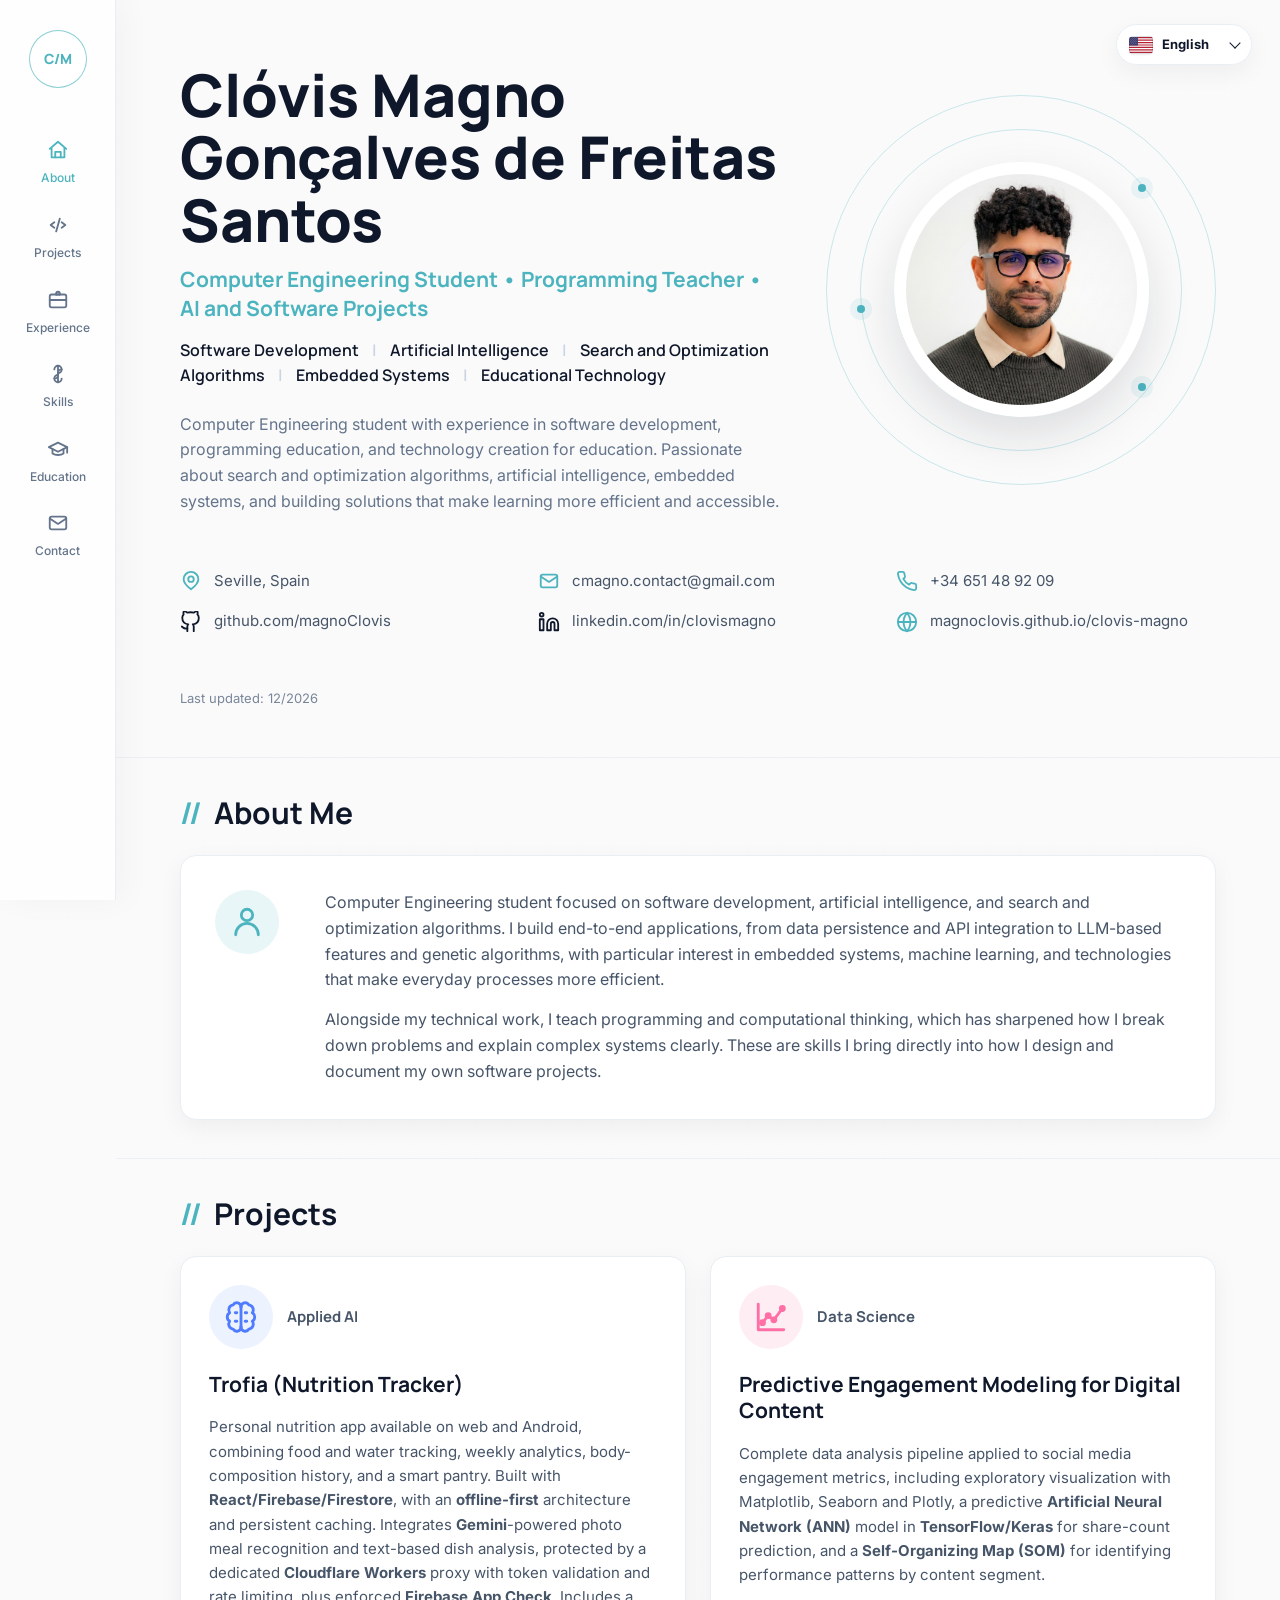
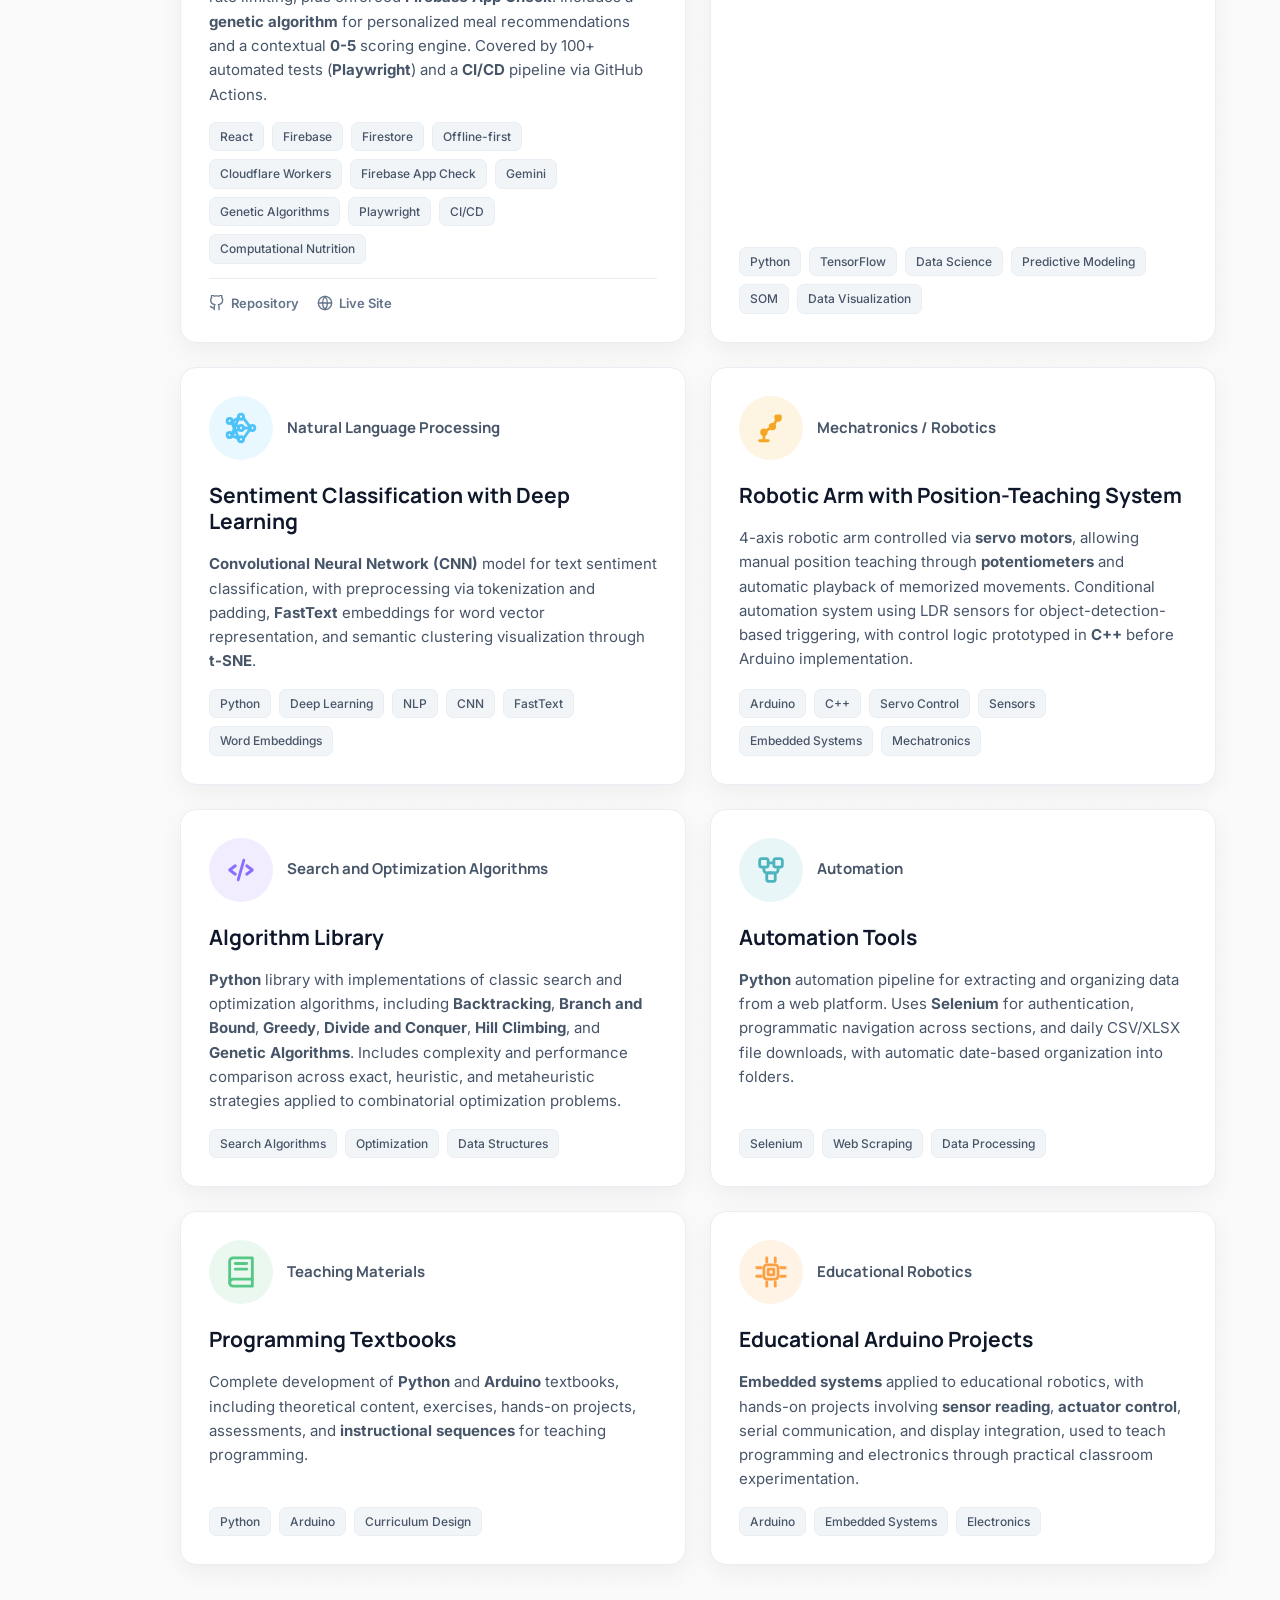
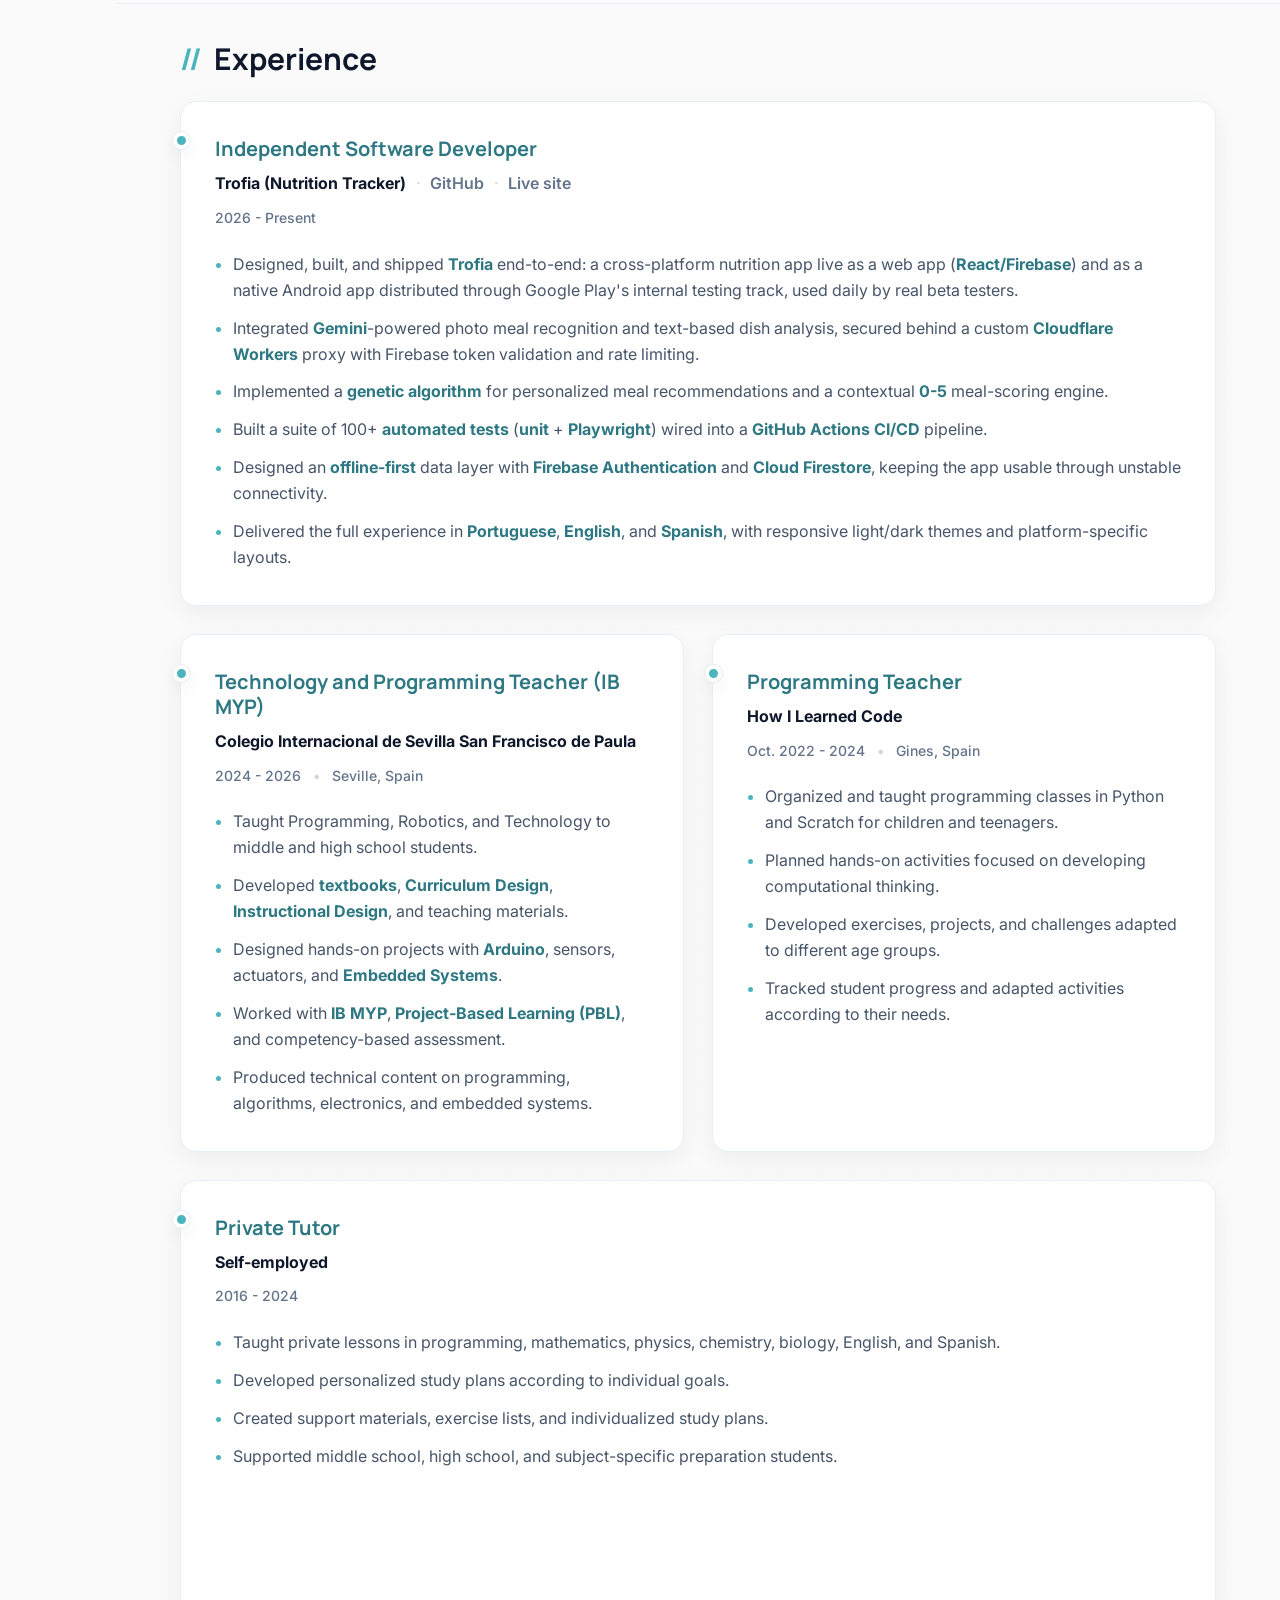
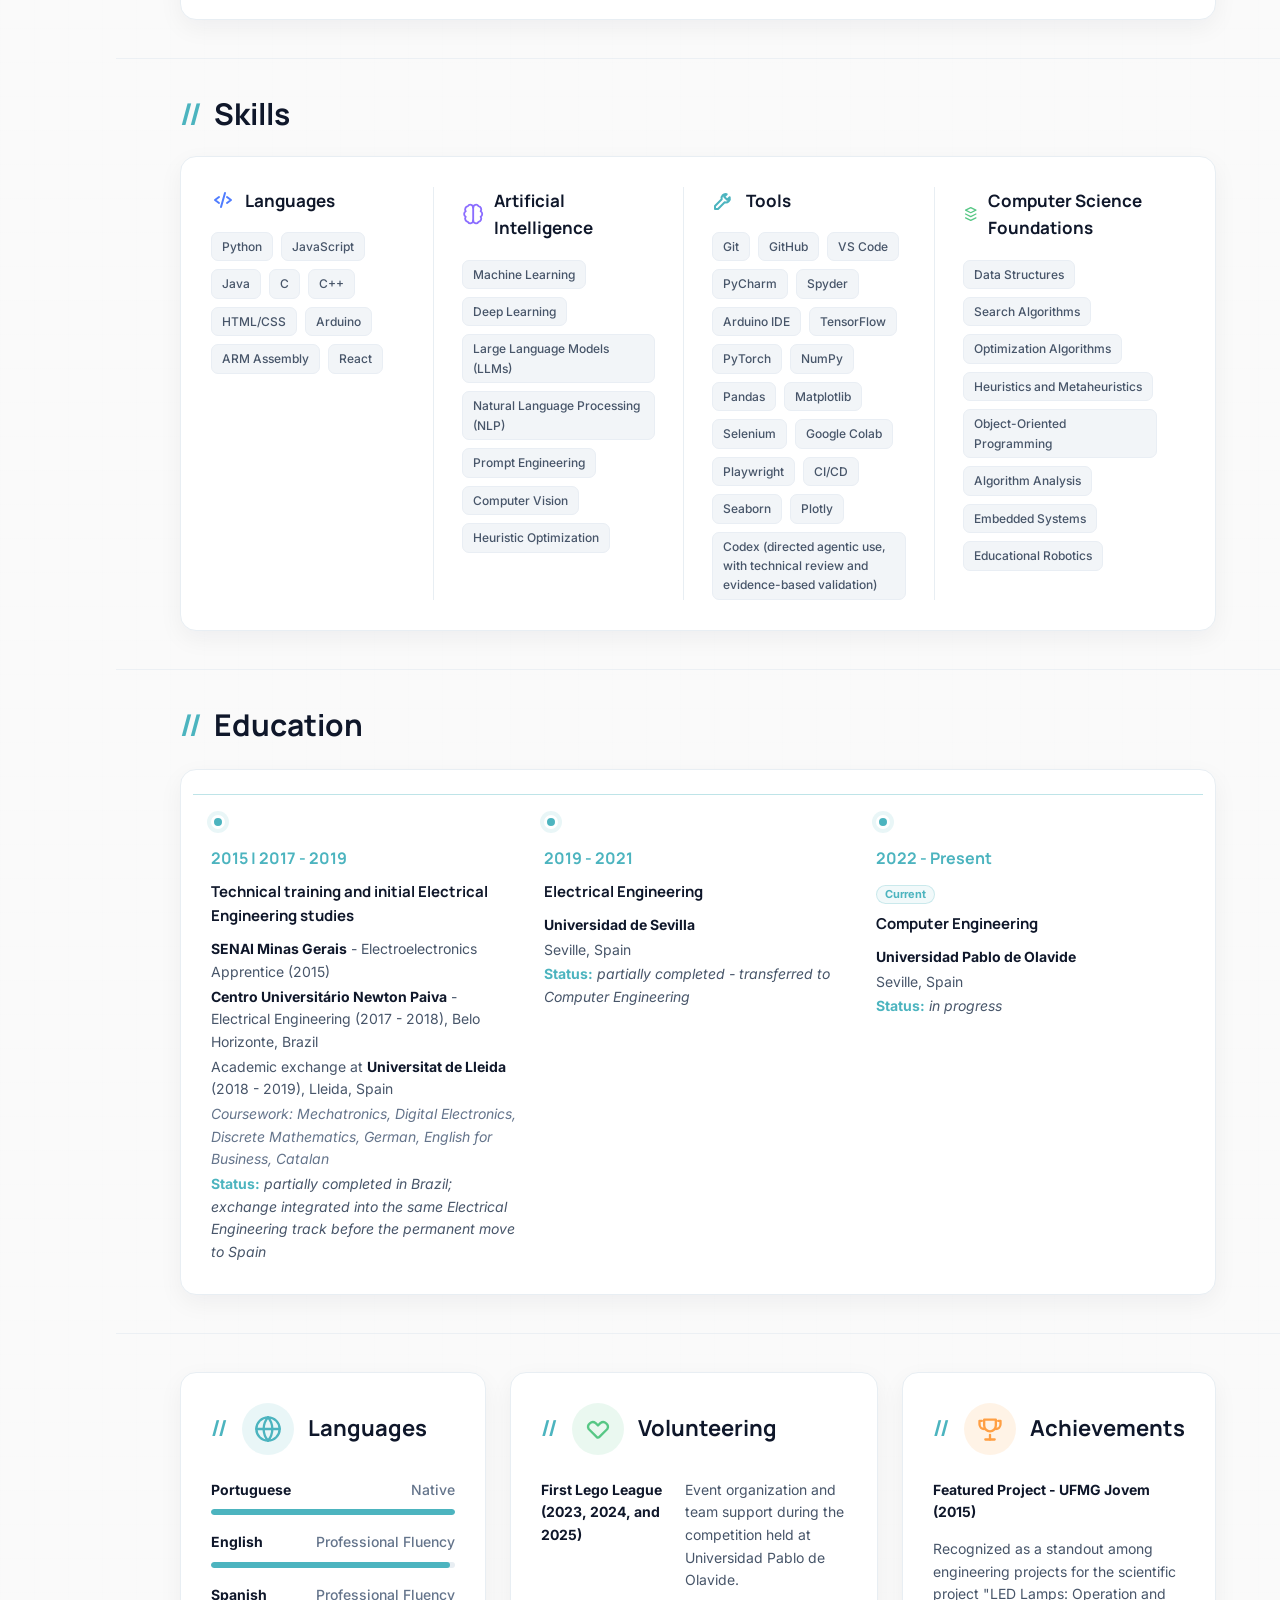
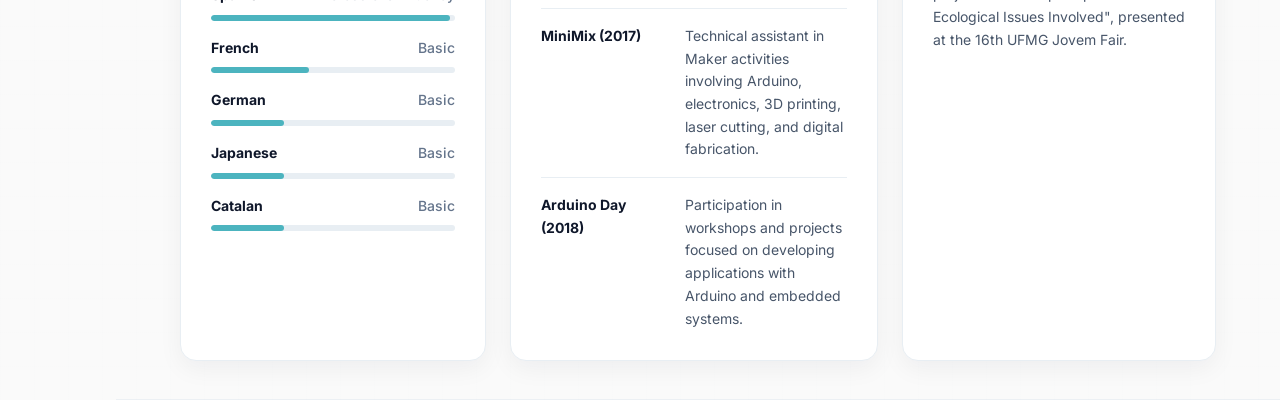
==== index.html @ 5e1bd8a6 "Update Trofia project details and add last-updated in resume" ====
<!DOCTYPE html>
<html lang="en-US">
<head>
  <meta charset="UTF-8">
  <meta name="viewport" content="width=device-width, initial-scale=1.0">
  <title>Clóvis Magno (EN)</title>
  <link rel="preconnect" href="https://fonts.googleapis.com">
  <link rel="preconnect" href="https://fonts.gstatic.com" crossorigin>
  <link href="https://fonts.googleapis.com/css2?family=Inter:wght@400;500;600;700&family=Manrope:wght@600;700;800&display=swap" rel="stylesheet">
  <link rel="stylesheet" href="style.css?v=20260703d">
</head>
<body>
  <!-- Sidebar navigation: fixed in-page links for the resume sections. -->
  <aside class="sidebar" aria-label="Resume navigation">
    <a class="brand" href="#inicio" aria-label="Home">C/M</a>

    <nav class="menu">
      <a href="#sobre" class="active">
        <svg class="icon" viewBox="0 0 24 24" aria-hidden="true"><path d="M3 10.8 12 3l9 7.8"/><path d="M5 10v10h14V10"/><path d="M9 20v-6h6v6"/></svg>
        <span>About</span>
      </a>
      <a href="#projetos">
        <svg class="icon" viewBox="0 0 24 24" aria-hidden="true"><path d="m8 9-4 3 4 3"/><path d="m16 9 4 3-4 3"/><path d="m14 5-4 14"/></svg>
        <span>Projects</span>
      </a>
      <a href="#experiencia">
        <svg class="icon" viewBox="0 0 24 24" aria-hidden="true"><path d="M10 6h4"/><path d="M10 6V5a2 2 0 0 1 2-2 2 2 0 0 1 2 2v1"/><rect x="3" y="6" width="18" height="14" rx="2"/><path d="M3 12h18"/></svg>
        <span>Experience</span>
      </a>
      <a href="#habilidades">
        <svg class="icon" viewBox="0 0 24 24" aria-hidden="true"><path d="M12 3v18"/><path d="M8 7a4 4 0 1 1 4 4"/><path d="M16 17a4 4 0 1 1-4-4"/><path d="M16 7a4 4 0 0 0-4 4"/><path d="M8 17a4 4 0 0 0 4-4"/></svg>
        <span>Skills</span>
      </a>
      <a href="#educacao">
        <svg class="icon" viewBox="0 0 24 24" aria-hidden="true"><path d="m22 10-10-5-10 5 10 5 10-5Z"/><path d="M6 12v5c3 2 9 2 12 0v-5"/><path d="M22 10v6"/></svg>
        <span>Education</span>
      </a>
      <a href="#contato">
        <svg class="icon" viewBox="0 0 24 24" aria-hidden="true"><rect x="3" y="5" width="18" height="14" rx="2"/><path d="m3 7 9 6 9-6"/></svg>
        <span>Contact</span>
      </a>
    </nav>
  </aside>
  <!-- End sidebar navigation. -->

  <!-- Language selector: links between localized resume versions. -->
  <div class="language-switcher" aria-label="Language selector">
    <details>
      <summary><span class="language-current"><span class="flag flag-us" aria-hidden="true"></span><span>English</span></span></summary>
      <div class="language-options">
        <a href="index.html" aria-current="page"><span class="flag flag-us" aria-hidden="true"></span><span>English</span></a>
        <a href="es.html"><span class="flag flag-es" aria-hidden="true"></span><span>Español</span></a>
        <a href="pt.html"><span class="flag flag-br" aria-hidden="true"></span><span>Português</span></a>
      </div>
    </details>
  </div>
  <!-- End language selector. -->

  <!-- Main content: printable resume body. -->
  <main class="page">
    <!-- Hero section: identity, headline, portrait, and contact channels. -->
    <section class="hero section" id="inicio">
      <div class="hero-content">
        <h1>Clóvis Magno Gonçalves de Freitas Santos</h1>
        <h2>Computer Engineering Student • Programming Teacher • AI and Software Projects</h2>
        <p class="headline">Software Development <span>|</span> Artificial Intelligence <span>|</span> Search and Optimization Algorithms <span>|</span> Embedded Systems <span>|</span> Educational Technology</p>
        <p class="intro">
          Computer Engineering student with experience in software development,
          programming education, and technology creation for education. Passionate about
          search and optimization algorithms, artificial intelligence, embedded systems, and
          building solutions that make learning more efficient and accessible.
        </p>

      </div>

      <div class="portrait-wrap" aria-label="Profile photo">
        <div class="orbit orbit-one"></div>
        <div class="orbit orbit-two"></div>
        <div class="orbit orbit-three"></div>
        <div class="dot dot-a"></div>
        <div class="dot dot-b"></div>
        <div class="dot dot-c"></div>
        <div class="portrait" role="img" aria-label="Photo of Clovis Magno"></div>
      </div>

      <ul class="contact-grid" id="contato" aria-label="Contact information">
        <li>
          <svg class="contact-icon" viewBox="0 0 24 24" aria-hidden="true"><path d="M20 10c0 5-8 11-8 11S4 15 4 10a8 8 0 1 1 16 0Z"/><circle cx="12" cy="10" r="3"/></svg>
          <span>Seville, Spain</span>
        </li>
        <li>
          <svg class="contact-icon" viewBox="0 0 24 24" aria-hidden="true"><rect x="3" y="5" width="18" height="14" rx="2"/><path d="m3 7 9 6 9-6"/></svg>
          <a href="mailto:cmagno.contact@gmail.com">cmagno.contact@gmail.com</a>
        </li>
        <li>
          <svg class="contact-icon" viewBox="0 0 24 24" aria-hidden="true"><path d="M22 16.92v3a2 2 0 0 1-2.18 2 19.8 19.8 0 0 1-8.63-3.07 19.5 19.5 0 0 1-6-6A19.8 19.8 0 0 1 2.12 4.2 2 2 0 0 1 4.11 2h3a2 2 0 0 1 2 1.72c.12.9.33 1.77.62 2.61a2 2 0 0 1-.45 2.11L8 9.72a16 16 0 0 0 6.28 6.28l1.28-1.28a2 2 0 0 1 2.11-.45c.84.29 1.71.5 2.61.62A2 2 0 0 1 22 16.92Z"/></svg>
          <a href="tel:+34651489209">+34 651 48 92 09</a>
        </li>
        <li>
          <svg class="contact-icon brand-icon" viewBox="0 0 24 24" aria-hidden="true"><path d="M15 22v-4a4.8 4.8 0 0 0-1-3.5c3.2-.4 6.5-1.6 6.5-7A5.4 5.4 0 0 0 19 3.8 5 5 0 0 0 18.9.3S17.7-.1 15 1.8a13.4 13.4 0 0 0-7 0C5.3-.1 4.1.3 4.1.3A5 5 0 0 0 4 3.8 5.4 5.4 0 0 0 2.5 7.5c0 5.4 3.3 6.6 6.5 7A4.8 4.8 0 0 0 8 18v4"/><path d="M8 19c-3 .9-4.5-.8-6-2"/></svg>
          <a href="https://github.com/magnoClovis" target="_blank" rel="noopener">github.com/magnoClovis</a>
        </li>
        <li>
          <svg class="contact-icon brand-icon" viewBox="0 0 24 24" aria-hidden="true"><path d="M16 8a6 6 0 0 1 6 6v7h-4v-7a2 2 0 0 0-4 0v7h-4v-7a6 6 0 0 1 6-6Z"/><path d="M2 9h4v12H2z"/><circle cx="4" cy="4" r="2"/></svg>
          <a href="https://www.linkedin.com/in/clovismagno/" target="_blank" rel="noopener">linkedin.com/in/clovismagno</a>
        </li>
        <li>
          <svg class="contact-icon" viewBox="0 0 24 24" aria-hidden="true"><circle cx="12" cy="12" r="10"/><path d="M2 12h20"/><path d="M12 2a15.3 15.3 0 0 1 0 20"/><path d="M12 2a15.3 15.3 0 0 0 0 20"/></svg>
          <a href="https://magnoclovis.github.io/clovis-magno/" target="_blank" rel="noopener">magnoclovis.github.io/clovis-magno</a>
        </li>
      </ul>
      <p class="last-updated" id="last-updated" data-label="Last updated"></p>
    </section>
    <!-- End hero section. -->

    <!-- About section: concise software-focused professional summary. -->
    <section class="section about" id="sobre">
      <div class="section-title">
        <h2>About Me</h2>
      </div>
      <div class="card about-layout">
        <div class="section-visual visual-teal">
          <svg viewBox="0 0 24 24" aria-hidden="true"><path d="M20 21a8 8 0 0 0-16 0"/><circle cx="12" cy="7" r="4"/></svg>
        </div>
        <div class="about-copy">
          <p>
            Computer Engineering student focused on software development, artificial intelligence,
            and search and optimization algorithms. I build end-to-end applications, from data
            persistence and API integration to LLM-based features and genetic algorithms, with
            particular interest in embedded systems, machine learning, and technologies that make
            everyday processes more efficient.
          </p>
          <p>
            Alongside my technical work, I teach programming and computational thinking, which has
            sharpened how I break down problems and explain complex systems clearly. These are skills
            I bring directly into how I design and document my own software projects.
          </p>
        </div>
      </div>
    </section>
    <!-- End about section. -->

    <!-- Projects section: technical portfolio cards with stack tags. -->
    <section class="section" id="projetos">
      <div class="section-heading">
        <div class="section-title">
          <h2>Projects</h2>
        </div>
      </div>

      <div class="project-grid">
        <article class="card project-card project-blue">
          <div class="project-header">
            <div class="section-visual">
              <svg viewBox="0 0 24 24" aria-hidden="true"><path d="M12 5a3 3 0 0 0-5.6-1.5A3.5 3.5 0 0 0 4 9a3.5 3.5 0 0 0 0 6 3.5 3.5 0 0 0 2.4 5.5A3 3 0 0 0 12 19"/><path d="M12 5a3 3 0 0 1 5.6-1.5A3.5 3.5 0 0 1 20 9a3.5 3.5 0 0 1 0 6 3.5 3.5 0 0 1-2.4 5.5A3 3 0 0 1 12 19"/><path d="M12 5v14"/><path d="M8 9h1"/><path d="M15 9h1"/><path d="M8 15h1"/><path d="M15 15h1"/></svg>
            </div>
            <p class="project-kicker">Applied AI</p>
          </div>
          <h3>Trofia (Nutrition Tracker)</h3>
          <p>Personal nutrition app available on web and Android, combining food and water tracking, weekly analytics, body-composition history, and a smart pantry. Built with <strong>React/Firebase/Firestore</strong>, with an <strong>offline-first</strong> architecture and persistent caching. Integrates <strong>Gemini</strong>-powered photo meal recognition and text-based dish analysis, protected by a dedicated <strong>Cloudflare Workers</strong> proxy with token validation and rate limiting, plus enforced <strong>Firebase App Check</strong>. Includes a <strong>genetic algorithm</strong> for personalized meal recommendations and a contextual <strong>0-5</strong> scoring engine. Covered by 100+ automated tests (<strong>Playwright</strong>) and a <strong>CI/CD</strong> pipeline via GitHub Actions.</p>
          <div class="tags">
            <span>React</span><span>Firebase</span><span>Firestore</span><span>Offline-first</span><span>Cloudflare Workers</span><span>Firebase App Check</span><span>Gemini</span><span>Genetic Algorithms</span><span>Playwright</span><span>CI/CD</span><span>Computational Nutrition</span>
          </div>
          <div class="project-links">
            <a href="https://github.com/magnoClovis/nutrition-tracker" target="_blank" rel="noopener">
              <svg viewBox="0 0 24 24" aria-hidden="true"><path d="M15 22v-4a4.8 4.8 0 0 0-1-3.5c3.2-.4 6.5-1.6 6.5-7A5.4 5.4 0 0 0 19 3.8 5 5 0 0 0 18.9.3S17.7-.1 15 1.8a13.4 13.4 0 0 0-7 0C5.3-.1 4.1.3 4.1.3A5 5 0 0 0 4 3.8 5.4 5.4 0 0 0 2.5 7.5c0 5.4 3.3 6.6 6.5 7A4.8 4.8 0 0 0 8 18v4"/><path d="M8 19c-3 .9-4.5-.8-6-2"/></svg>
              <span>Repository</span>
            </a>
            <a href="https://magnoclovis.github.io/nutrition-tracker/" target="_blank" rel="noopener">
              <svg viewBox="0 0 24 24" aria-hidden="true"><circle cx="12" cy="12" r="10"/><path d="M2 12h20"/><path d="M12 2a15.3 15.3 0 0 1 0 20"/><path d="M12 2a15.3 15.3 0 0 0 0 20"/></svg>
              <span>Live Site</span>
            </a>
          </div>
        </article>

        <article class="card project-card project-pink">
          <div class="project-header">
            <div class="section-visual">
              <svg viewBox="0 0 24 24" aria-hidden="true"><path d="M3 3v18h18"/><path d="M6 16 10 11 14 14 20 6"/><circle cx="6" cy="16" r="1.4"/><circle cx="10" cy="11" r="1.4"/><circle cx="14" cy="14" r="1.4"/><circle cx="20" cy="6" r="1.4"/></svg>
            </div>
            <p class="project-kicker">Data Science</p>
          </div>
          <h3>Predictive Engagement Modeling for Digital Content</h3>
          <p>Complete data analysis pipeline applied to social media engagement metrics, including exploratory visualization with Matplotlib, Seaborn and Plotly, a predictive <strong>Artificial Neural Network (ANN)</strong> model in <strong>TensorFlow/Keras</strong> for share-count prediction, and a <strong>Self-Organizing Map (SOM)</strong> for identifying performance patterns by content segment.</p>
          <div class="tags">
            <span>Python</span><span>TensorFlow</span><span>Data Science</span><span>Predictive Modeling</span><span>SOM</span><span>Data Visualization</span>
          </div>
        </article>

        <article class="card project-card project-cyan">
          <div class="project-header">
            <div class="section-visual">
              <svg viewBox="0 0 24 24" aria-hidden="true"><circle cx="4" cy="7" r="1.8"/><circle cx="4" cy="17" r="1.8"/><circle cx="12" cy="4" r="1.8"/><circle cx="12" cy="12" r="1.8"/><circle cx="12" cy="20" r="1.8"/><circle cx="20" cy="12" r="1.8"/><path d="M5.6 7.6 10.4 4.8"/><path d="M5.6 8 10.4 11.2"/><path d="M5.6 8.4 10.4 19.2"/><path d="M5.6 16.4 10.4 4.8"/><path d="M5.6 16.8 10.4 12.4"/><path d="M5.6 17.4 10.4 19.6"/><path d="M13.6 4.8 18.4 11.2"/><path d="M13.6 12 18.4 12"/><path d="M13.6 19.6 18.4 12.8"/></svg>
            </div>
            <p class="project-kicker">Natural Language Processing</p>
          </div>
          <h3>Sentiment Classification with Deep Learning</h3>
          <p><strong>Convolutional Neural Network (CNN)</strong> model for text sentiment classification, with preprocessing via tokenization and padding, <strong>FastText</strong> embeddings for word vector representation, and semantic clustering visualization through <strong>t-SNE</strong>.</p>
          <div class="tags">
            <span>Python</span><span>Deep Learning</span><span>NLP</span><span>CNN</span><span>FastText</span><span>Word Embeddings</span>
          </div>
        </article>

        <article class="card project-card project-amber">
          <div class="project-header">
            <div class="section-visual">
              <svg viewBox="0 0 24 24" aria-hidden="true"><path d="M4 21h6"/><path d="M7 21v-4"/><circle cx="7" cy="15" r="1.6"/><path d="M7 15 13 11"/><circle cx="13" cy="11" r="1.6"/><path d="M13 11 17 5"/><circle cx="17" cy="5" r="1.6"/><path d="M15.5 3.5 17 5 18.5 3.5"/></svg>
            </div>
            <p class="project-kicker">Mechatronics / Robotics</p>
          </div>
          <h3>Robotic Arm with Position-Teaching System</h3>
          <p>4-axis robotic arm controlled via <strong>servo motors</strong>, allowing manual position teaching through <strong>potentiometers</strong> and automatic playback of memorized movements. Conditional automation system using LDR sensors for object-detection-based triggering, with control logic prototyped in <strong>C++</strong> before Arduino implementation.</p>
          <div class="tags">
            <span>Arduino</span><span>C++</span><span>Servo Control</span><span>Sensors</span><span>Embedded Systems</span><span>Mechatronics</span>
          </div>
        </article>

        <article class="card project-card project-purple">
          <div class="project-header">
            <div class="section-visual">
              <svg viewBox="0 0 24 24" aria-hidden="true"><path d="m8 9-4 3 4 3"/><path d="m16 9 4 3-4 3"/><path d="m14 5-4 14"/></svg>
            </div>
            <p class="project-kicker">Search and Optimization Algorithms</p>
          </div>
          <h3>Algorithm Library</h3>
          <p><strong>Python</strong> library with implementations of classic search and optimization algorithms, including <strong>Backtracking</strong>, <strong>Branch and Bound</strong>, <strong>Greedy</strong>, <strong>Divide and Conquer</strong>, <strong>Hill Climbing</strong>, and <strong>Genetic Algorithms</strong>. Includes complexity and performance comparison across exact, heuristic, and metaheuristic strategies applied to combinatorial optimization problems.</p>
          <div class="tags">
            <span>Search Algorithms</span><span>Optimization</span><span>Data Structures</span>
          </div>
        </article>

        <article class="card project-card project-teal">
          <div class="project-header">
            <div class="section-visual">
              <svg viewBox="0 0 24 24" aria-hidden="true"><rect x="4" y="4" width="6" height="6" rx="1.5"/><rect x="14" y="4" width="6" height="6" rx="1.5"/><rect x="9" y="14" width="6" height="6" rx="1.5"/><path d="M10 7h4"/><path d="M17 10v2a2 2 0 0 1-2 2h-3"/><path d="M7 10v2a2 2 0 0 0 2 2h3"/></svg>
            </div>
            <p class="project-kicker">Automation</p>
          </div>
          <h3>Automation Tools</h3>
          <p><strong>Python</strong> automation pipeline for extracting and organizing data from a web platform. Uses <strong>Selenium</strong> for authentication, programmatic navigation across sections, and daily CSV/XLSX file downloads, with automatic date-based organization into folders.</p>
          <div class="tags">
            <span>Selenium</span><span>Web Scraping</span><span>Data Processing</span>
          </div>
        </article>

        <article class="card project-card project-green">
          <div class="project-header">
            <div class="section-visual">
              <svg viewBox="0 0 24 24" aria-hidden="true"><path d="M4 19.5A2.5 2.5 0 0 1 6.5 17H20"/><path d="M4 4.5A2.5 2.5 0 0 1 6.5 2H20v20H6.5A2.5 2.5 0 0 1 4 19.5v-15Z"/><path d="M8 6h8"/><path d="M8 10h8"/></svg>
            </div>
            <p class="project-kicker">Teaching Materials</p>
          </div>
          <h3>Programming Textbooks</h3>
          <p>Complete development of <strong>Python</strong> and <strong>Arduino</strong> textbooks, including theoretical content, exercises, hands-on projects, assessments, and <strong>instructional sequences</strong> for teaching programming.</p>
          <div class="tags">
            <span>Python</span><span>Arduino</span><span>Curriculum Design</span>
          </div>
        </article>

        <article class="card project-card project-orange">
          <div class="project-header">
            <div class="section-visual">
              <svg viewBox="0 0 24 24" aria-hidden="true"><rect x="7" y="7" width="10" height="10" rx="2"/><path d="M10 10h4v4h-4z"/><path d="M9 2v3"/><path d="M15 2v3"/><path d="M9 19v3"/><path d="M15 19v3"/><path d="M2 9h3"/><path d="M2 15h3"/><path d="M19 9h3"/><path d="M19 15h3"/></svg>
            </div>
            <p class="project-kicker">Educational Robotics</p>
          </div>
          <h3>Educational Arduino Projects</h3>
          <p><strong>Embedded systems</strong> applied to educational robotics, with hands-on projects involving <strong>sensor reading</strong>, <strong>actuator control</strong>, serial communication, and display integration, used to teach programming and electronics through practical classroom experimentation.</p>
          <div class="tags">
            <span>Arduino</span><span>Embedded Systems</span><span>Electronics</span>
          </div>
        </article>
      </div>
    </section>
    <!-- End projects section. -->

    <!-- Experience section: professional teaching and tutoring history. -->
    <section class="section" id="experiencia">
      <div class="section-heading">
        <div class="section-title">
          <h2>Experience</h2>
        </div>
      </div>

      <div class="experience-grid">
        <article class="card job-card">
          <span class="job-dot"></span>
          <h3>Independent Software Developer</h3>
          <p class="company">Trofia (Nutrition Tracker) <span class="sep">·</span> <a href="https://github.com/magnoClovis/nutrition-tracker" target="_blank" rel="noopener">GitHub</a> <span class="sep">·</span> <a href="https://magnoclovis.github.io/nutrition-tracker/" target="_blank" rel="noopener">Live site</a></p>
          <p class="meta">2026 - Present</p>
          <ul>
            <li>Designed, built, and shipped <strong>Trofia</strong> end-to-end: a cross-platform nutrition app live as a web app (<strong>React/Firebase</strong>) and as a native Android app distributed through Google Play's internal testing track, used daily by real beta testers.</li>
            <li>Integrated <strong>Gemini</strong>-powered photo meal recognition and text-based dish analysis, secured behind a custom <strong>Cloudflare Workers</strong> proxy with Firebase token validation and rate limiting.</li>
            <li>Implemented a <strong>genetic algorithm</strong> for personalized meal recommendations and a contextual <strong>0-5</strong> meal-scoring engine.</li>
            <li>Built a suite of 100+ <strong>automated tests</strong> (<strong>unit</strong> + <strong>Playwright</strong>) wired into a <strong>GitHub Actions</strong> <strong>CI/CD</strong> pipeline.</li>
            <li>Designed an <strong>offline-first</strong> data layer with <strong>Firebase Authentication</strong> and <strong>Cloud Firestore</strong>, keeping the app usable through unstable connectivity.</li>
            <li>Delivered the full experience in <strong>Portuguese</strong>, <strong>English</strong>, and <strong>Spanish</strong>, with responsive light/dark themes and platform-specific layouts.</li>
          </ul>
        </article>

        <article class="card job-card">
          <span class="job-dot"></span>
          <h3>Technology and Programming Teacher (IB MYP)</h3>
          <p class="company">Colegio Internacional de Sevilla San Francisco de Paula</p>
          <p class="meta">2024 - 2026 <span>•</span> Seville, Spain</p>
          <ul>
            <li>Taught Programming, Robotics, and Technology to middle and high school students.</li>
            <li>Developed <strong>textbooks</strong>, <strong>Curriculum Design</strong>, <strong>Instructional Design</strong>, and teaching materials.</li>
            <li>Designed hands-on projects with <strong>Arduino</strong>, sensors, actuators, and <strong>Embedded Systems</strong>.</li>
            <li>Worked with <strong>IB MYP</strong>, <strong>Project-Based Learning (PBL)</strong>, and competency-based assessment.</li>
            <li>Produced technical content on programming, algorithms, electronics, and embedded systems.</li>
          </ul>
        </article>

        <article class="card job-card">
          <span class="job-dot"></span>
          <h3>Programming Teacher</h3>
          <p class="company">How I Learned Code</p>
          <p class="meta">Oct. 2022 - 2024 <span>•</span> Gines, Spain</p>
          <ul>
            <li>Organized and taught programming classes in Python and Scratch for children and teenagers.</li>
            <li>Planned hands-on activities focused on developing computational thinking.</li>
            <li>Developed exercises, projects, and challenges adapted to different age groups.</li>
            <li>Tracked student progress and adapted activities according to their needs.</li>
          </ul>
        </article>

        <article class="card job-card">
          <span class="job-dot"></span>
          <h3>Private Tutor</h3>
          <p class="company">Self-employed</p>
          <p class="meta">2016 - 2024</p>
          <ul>
            <li>Taught private lessons in programming, mathematics, physics, chemistry, biology, English, and Spanish.</li>
            <li>Developed personalized study plans according to individual goals.</li>
            <li>Created support materials, exercise lists, and individualized study plans.</li>
            <li>Supported middle school, high school, and subject-specific preparation students.</li>
          </ul>
        </article>
      </div>
    </section>
    <!-- End experience section. -->

    <!-- Skills section: grouped technical competencies and tools. -->
    <section class="section skills" id="habilidades">
      <div class="section-title">
        <h2>Skills</h2>
      </div>

      <div class="card skills-grid">
        <div class="skill-block skill-blue">
          <h3><svg viewBox="0 0 24 24" aria-hidden="true"><path d="m8 9-4 3 4 3"/><path d="m16 9 4 3-4 3"/><path d="m14 5-4 14"/></svg>Languages</h3>
          <div class="tags">
            <span>Python</span><span>JavaScript</span><span>Java</span><span>C</span><span>C++</span><span>HTML/CSS</span><span>Arduino</span><span>ARM Assembly</span><span>React</span>
          </div>
        </div>

        <div class="skill-block skill-purple">
          <h3><svg viewBox="0 0 24 24" aria-hidden="true"><path d="M12 5a3 3 0 0 0-5.6-1.5A3.5 3.5 0 0 0 4 9a3.5 3.5 0 0 0 0 6 3.5 3.5 0 0 0 2.4 5.5A3 3 0 0 0 12 19"/><path d="M12 5a3 3 0 0 1 5.6-1.5A3.5 3.5 0 0 1 20 9a3.5 3.5 0 0 1 0 6 3.5 3.5 0 0 1-2.4 5.5A3 3 0 0 1 12 19"/><path d="M12 5v14"/></svg>Artificial Intelligence</h3>
          <div class="tags">
            <span>Machine Learning</span><span>Deep Learning</span><span>Large Language Models (LLMs)</span><span>Natural Language Processing (NLP)</span><span>Prompt Engineering</span><span>Computer Vision</span><span>Heuristic Optimization</span>
          </div>
        </div>

        <div class="skill-block skill-teal">
          <h3><svg viewBox="0 0 24 24" aria-hidden="true"><path d="M14.7 6.3a4 4 0 0 0-5 5L3 18v3h3l6.7-6.7a4 4 0 0 0 5-5l-2.5 2.5-3-3 2.5-2.5Z"/></svg>Tools</h3>
          <div class="tags">
            <span>Git</span><span>GitHub</span><span>VS Code</span><span>PyCharm</span><span>Spyder</span><span>Arduino IDE</span><span>TensorFlow</span><span>PyTorch</span><span>NumPy</span><span>Pandas</span><span>Matplotlib</span><span>Selenium</span><span>Google Colab</span><span>Playwright</span><span>CI/CD</span><span>Seaborn</span><span>Plotly</span><span>Codex (directed agentic use, with technical review and evidence-based validation)</span>
          </div>
        </div>

        <div class="skill-block skill-green">
          <h3><svg viewBox="0 0 24 24" aria-hidden="true"><path d="m12 2 8 4-8 4-8-4 8-4Z"/><path d="m4 12 8 4 8-4"/><path d="m4 18 8 4 8-4"/></svg>Computer Science Foundations</h3>
          <div class="tags">
            <span>Data Structures</span><span>Search Algorithms</span><span>Optimization Algorithms</span><span>Heuristics and Metaheuristics</span><span>Object-Oriented Programming</span><span>Algorithm Analysis</span><span>Embedded Systems</span><span>Educational Robotics</span>
          </div>
        </div>
      </div>
    </section>
    <!-- End skills section. -->

    <!-- Education section: chronological academic and technical timeline. -->
    <section class="section education credentials" id="educacao">
      <div class="section-title">
        <h2>Education</h2>
      </div>

      <div class="card timeline education-timeline">
        <article class="timeline-item">
          <div class="pin"></div>
          <h3>2015 | 2017 - 2019</h3>
          <strong>Technical training and initial Electrical Engineering studies</strong>
          <p><strong class="institution">SENAI Minas Gerais</strong> - Electroelectronics Apprentice (2015)</p>
          <p><strong class="institution">Centro Universitário Newton Paiva</strong> - Electrical Engineering (2017 - 2018), Belo Horizonte, Brazil</p>
          <p>Academic exchange at <strong class="institution">Universitat de Lleida</strong> (2018 - 2019), Lleida, Spain</p>
          <p class="coursework">Coursework: Mechatronics, Digital Electronics, Discrete Mathematics, German, English for Business, Catalan</p>
          <p><span class="status-label">Status:</span> <em class="status-value">partially completed in Brazil; exchange integrated into the same Electrical Engineering track before the permanent move to Spain</em></p>
        </article>

        <article class="timeline-item">
          <div class="pin"></div>
          <h3>2019 - 2021</h3>
          <strong>Electrical Engineering</strong>
          <p><strong class="institution">Universidad de Sevilla</strong></p>
          <p>Seville, Spain</p>
          <p><span class="status-label">Status:</span> <em class="status-value">partially completed - transferred to Computer Engineering</em></p>
        </article>

        <article class="timeline-item">
          <div class="pin"></div>
          <h3>2022 - Present</h3>
          <span class="timeline-badge">Current</span>
          <strong>Computer Engineering</strong>
          <p><strong class="institution">Universidad Pablo de Olavide</strong></p>
          <p>Seville, Spain</p>
          <p><span class="status-label">Status:</span> <em class="status-value">in progress</em></p>
        </article>
      </div>
    </section>
    <!-- End education section. -->

    <!-- Additional information: languages, volunteering, and achievements. -->
    <section class="section extra-grid">
      <article class="card extra-card language-card">
        <h2><span><svg viewBox="0 0 24 24" aria-hidden="true"><circle cx="12" cy="12" r="10"/><path d="M2 12h20"/><path d="M12 2a15.3 15.3 0 0 1 0 20"/><path d="M12 2a15.3 15.3 0 0 0 0 20"/></svg></span>Languages</h2>
        <div class="language-list">
          <div class="language-row" style="--level:100%"><p><strong>Portuguese</strong><span>Native</span></p><div class="meter"><i></i></div></div>
          <div class="language-row" style="--level:98%"><p><strong>English</strong><span>Professional Fluency</span></p><div class="meter"><i></i></div></div>
          <div class="language-row" style="--level:98%"><p><strong>Spanish</strong><span>Professional Fluency</span></p><div class="meter"><i></i></div></div>
          <div class="language-row" style="--level:40%"><p><strong>French</strong><span>Basic</span></p><div class="meter"><i></i></div></div>
          <div class="language-row" style="--level:30%"><p><strong>German</strong><span>Basic</span></p><div class="meter"><i></i></div></div>
          <div class="language-row" style="--level:30%"><p><strong>Japanese</strong><span>Basic</span></p><div class="meter"><i></i></div></div>
          <div class="language-row" style="--level:30%"><p><strong>Catalan</strong><span>Basic</span></p><div class="meter"><i></i></div></div>
        </div>
      </article>

      <article class="card extra-card volunteering-card">
        <h2><span><svg viewBox="0 0 24 24" aria-hidden="true"><path d="M11 19 4 12a4 4 0 0 1 6-5l2 2 2-2a4 4 0 0 1 6 5l-7 7a1.4 1.4 0 0 1-2 0Z"/></svg></span>Volunteering</h2>
        <div class="volunteer-list">
          <p><strong>First Lego League (2023, 2024, and 2025)</strong><span>Event organization and team support during the competition held at Universidad Pablo de Olavide.</span></p>
          <p><strong>MiniMix (2017)</strong><span>Technical assistant in Maker activities involving Arduino, electronics, 3D printing, laser cutting, and digital fabrication.</span></p>
          <p><strong>Arduino Day (2018)</strong><span>Participation in workshops and projects focused on developing applications with Arduino and embedded systems.</span></p>
        </div>
      </article>

      <article class="card extra-card achievement-card">
        <h2><span><svg viewBox="0 0 24 24" aria-hidden="true"><path d="M8 21h8"/><path d="M12 17v4"/><path d="M7 4h10v5a5 5 0 0 1-10 0V4Z"/><path d="M5 5H3v3a4 4 0 0 0 4 4"/><path d="M19 5h2v3a4 4 0 0 1-4 4"/></svg></span>Achievements</h2>
        <p><strong>Featured Project - UFMG Jovem (2015)</strong></p>
        <p>Recognized as a standout among engineering projects for the scientific project "LED Lamps: Operation and Ecological Issues Involved", presented at the 16th UFMG Jovem Fair.</p>
      </article>
    </section>
    <!-- End additional information. -->
  </main>
  <!-- End main content. -->
  <script>
    (function () {
      const now = new Date();
      const month = String(now.getMonth() + 1).padStart(2, "0");
      const year = now.getFullYear();
      const node = document.getElementById("last-updated");
      if (node && node.dataset && node.dataset.label) {
        node.textContent = `${node.dataset.label}: ${month}/${year}`;
      }
    })();
  </script>
</body>
</html>
---- style.css ----
/**
 * Design tokens
 *
 * Shared colors, spacing, radius, and shadow values used across the resume UI.
 */
:root {
  --accent: #4CB4BF;
  --blue: #4F7CFF;
  --teal: #4CB4BF;
  --green: #57C785;
  --orange: #FF9F43;
  --purple: #8B6DFF;
  --cyan: #4FC3F7;
  --pink: #FF6FA5;
  --amber: #F5A623;
  --bg: #FAFAFA;
  --card: #FFFFFF;
  --title: #0F172A;
  --text: #475569;
  --muted: #64748B;
  --border: #E8EEF3;
  --grid: rgba(230, 238, 243, 0.03);
  --shadow: 0 8px 24px rgba(15, 23, 42, 0.05);
  --radius: 16px;
}

/**
 * Base reset and document defaults
 *
 * Normalizes box sizing, typography, page background, and inherited link behavior.
 */
* {
  box-sizing: border-box;
}

html {
  scroll-behavior: smooth;
}

body {
  margin: 0;
  color: var(--text);
  font-family: "Inter", system-ui, -apple-system, BlinkMacSystemFont, "Segoe UI", sans-serif;
  font-size: 16px;
  line-height: 1.62;
  background:
    linear-gradient(var(--grid) 1px, transparent 1px),
    linear-gradient(90deg, var(--grid) 1px, transparent 1px),
    var(--bg);
  background-size: 34px 34px;
}

a {
  color: inherit;
  text-decoration: none;
}

/**
 * Floating controls
 *
 * Language selector and optional print-mode control displayed on the web version.
 */
.language-switcher {
  position: fixed;
  top: 24px;
  right: 28px;
  z-index: 20;
  font-size: 13px;
}

.print-mode-link {
  position: fixed;
  top: 76px;
  right: 28px;
  z-index: 20;
  display: inline-flex;
  align-items: center;
  gap: 8px;
  min-width: 136px;
  padding: 9px 12px;
  color: var(--title);
  font-size: 13px;
  font-weight: 700;
  background: rgba(255, 255, 255, 0.86);
  border: 1px solid var(--border);
  border-radius: 999px;
  box-shadow: var(--shadow);
  backdrop-filter: blur(16px);
}

.print-mode-link::before {
  content: "";
  width: 14px;
  height: 10px;
  border: 1.5px solid var(--accent);
  border-radius: 2px;
}

.language-switcher details {
  position: relative;
}

.language-switcher summary {
  min-width: 136px;
  display: inline-flex;
  align-items: center;
  justify-content: space-between;
  gap: 10px;
  padding: 9px 12px;
  color: var(--title);
  font-weight: 700;
  list-style: none;
  cursor: pointer;
  background: rgba(255, 255, 255, 0.86);
  border: 1px solid var(--border);
  border-radius: 999px;
  box-shadow: var(--shadow);
  backdrop-filter: blur(16px);
}

.language-switcher summary::-webkit-details-marker {
  display: none;
}

.language-switcher summary::after {
  content: "";
  width: 7px;
  height: 7px;
  border-right: 1.5px solid currentColor;
  border-bottom: 1.5px solid currentColor;
  transform: translateY(-2px) rotate(45deg);
}

.language-options {
  position: absolute;
  top: calc(100% + 8px);
  right: 0;
  width: 166px;
  display: grid;
  gap: 4px;
  padding: 6px;
  background: #fff;
  border: 1px solid var(--border);
  border-radius: 14px;
  box-shadow: 0 14px 34px rgba(15, 23, 42, 0.1);
}

.language-options a,
.language-current {
  display: flex;
  align-items: center;
  gap: 9px;
}

.language-options a {
  padding: 8px 10px;
  color: var(--text);
  font-weight: 600;
  border-radius: 10px;
}

.language-options a:hover,
.language-options a[aria-current="page"] {
  color: var(--title);
  background: #F2F5F8;
}

.flag {
  width: 24px;
  height: 18px;
  flex: 0 0 auto;
  display: inline-block;
  overflow: hidden;
  background-position: center;
  background-repeat: no-repeat;
  background-size: cover;
  border: 1px solid rgba(15, 23, 42, 0.14);
  border-radius: 4px;
  box-shadow: 0 1px 2px rgba(15, 23, 42, 0.08);
}

.flag-us {
  background-image: url("data:image/svg+xml,%3Csvg xmlns='http://www.w3.org/2000/svg' viewBox='0 0 7410 3900'%3E%3Cpath fill='%23b22234' d='M0 0h7410v3900H0z'/%3E%3Cpath stroke='%23fff' stroke-width='300' d='M0 450h7410M0 1050h7410M0 1650h7410M0 2250h7410M0 2850h7410M0 3450h7410'/%3E%3Cpath fill='%233c3b6e' d='M0 0h2964v2100H0z'/%3E%3Cg fill='%23fff'%3E%3Ccircle cx='247' cy='175' r='55'/%3E%3Ccircle cx='741' cy='175' r='55'/%3E%3Ccircle cx='1235' cy='175' r='55'/%3E%3Ccircle cx='1729' cy='175' r='55'/%3E%3Ccircle cx='2223' cy='175' r='55'/%3E%3Ccircle cx='2717' cy='175' r='55'/%3E%3Ccircle cx='494' cy='385' r='55'/%3E%3Ccircle cx='988' cy='385' r='55'/%3E%3Ccircle cx='1482' cy='385' r='55'/%3E%3Ccircle cx='1976' cy='385' r='55'/%3E%3Ccircle cx='2470' cy='385' r='55'/%3E%3Ccircle cx='247' cy='595' r='55'/%3E%3Ccircle cx='741' cy='595' r='55'/%3E%3Ccircle cx='1235' cy='595' r='55'/%3E%3Ccircle cx='1729' cy='595' r='55'/%3E%3Ccircle cx='2223' cy='595' r='55'/%3E%3Ccircle cx='2717' cy='595' r='55'/%3E%3Ccircle cx='494' cy='805' r='55'/%3E%3Ccircle cx='988' cy='805' r='55'/%3E%3Ccircle cx='1482' cy='805' r='55'/%3E%3Ccircle cx='1976' cy='805' r='55'/%3E%3Ccircle cx='2470' cy='805' r='55'/%3E%3Ccircle cx='247' cy='1015' r='55'/%3E%3Ccircle cx='741' cy='1015' r='55'/%3E%3Ccircle cx='1235' cy='1015' r='55'/%3E%3Ccircle cx='1729' cy='1015' r='55'/%3E%3Ccircle cx='2223' cy='1015' r='55'/%3E%3Ccircle cx='2717' cy='1015' r='55'/%3E%3Ccircle cx='494' cy='1225' r='55'/%3E%3Ccircle cx='988' cy='1225' r='55'/%3E%3Ccircle cx='1482' cy='1225' r='55'/%3E%3Ccircle cx='1976' cy='1225' r='55'/%3E%3Ccircle cx='2470' cy='1225' r='55'/%3E%3Ccircle cx='247' cy='1435' r='55'/%3E%3Ccircle cx='741' cy='1435' r='55'/%3E%3Ccircle cx='1235' cy='1435' r='55'/%3E%3Ccircle cx='1729' cy='1435' r='55'/%3E%3Ccircle cx='2223' cy='1435' r='55'/%3E%3Ccircle cx='2717' cy='1435' r='55'/%3E%3Ccircle cx='494' cy='1645' r='55'/%3E%3Ccircle cx='988' cy='1645' r='55'/%3E%3Ccircle cx='1482' cy='1645' r='55'/%3E%3Ccircle cx='1976' cy='1645' r='55'/%3E%3Ccircle cx='2470' cy='1645' r='55'/%3E%3Ccircle cx='247' cy='1855' r='55'/%3E%3Ccircle cx='741' cy='1855' r='55'/%3E%3Ccircle cx='1235' cy='1855' r='55'/%3E%3Ccircle cx='1729' cy='1855' r='55'/%3E%3Ccircle cx='2223' cy='1855' r='55'/%3E%3Ccircle cx='2717' cy='1855' r='55'/%3E%3C/g%3E%3C/svg%3E");
}

.flag-es {
  background-image: url("data:image/svg+xml,%3Csvg xmlns='http://www.w3.org/2000/svg' viewBox='0 0 750 500'%3E%3Cpath fill='%23aa151b' d='M0 0h750v500H0z'/%3E%3Cpath fill='%23f1bf00' d='M0 125h750v250H0z'/%3E%3C/svg%3E");
}

.flag-br {
  background-image: url("data:image/svg+xml,%3Csvg xmlns='http://www.w3.org/2000/svg' viewBox='0 0 720 504'%3E%3Cpath fill='%23009b3a' d='M0 0h720v504H0z'/%3E%3Cpath fill='%23ffdf00' d='M360 58 646 252 360 446 74 252z'/%3E%3Ccircle cx='360' cy='252' r='112' fill='%23002776'/%3E%3Cpath fill='none' stroke='%23fff' stroke-width='22' d='M256 238c68-20 148-14 224 22'/%3E%3C/svg%3E");
}

/**
 * Icon and heading defaults
 *
 * Establishes consistent SVG stroke rendering and removes default heading margins.
 */
svg {
  display: block;
  fill: none;
  stroke: currentColor;
  stroke-width: 2;
  stroke-linecap: round;
  stroke-linejoin: round;
}

h1,
h2,
h3,
p {
  margin-top: 0;
}

/**
 * Sidebar navigation
 *
 * Fixed vertical navigation with brand mark and section anchors.
 */
.sidebar {
  position: fixed;
  inset: 0 auto 0 0;
  z-index: 10;
  width: 116px;
  display: flex;
  flex-direction: column;
  align-items: center;
  gap: 52px;
  padding: 30px 16px;
  background: rgba(255, 255, 255, 0.78);
  border-right: 1px solid var(--border);
  box-shadow: 8px 0 30px rgba(15, 23, 42, 0.035);
  backdrop-filter: blur(18px);
}

.brand {
  width: 58px;
  height: 58px;
  display: grid;
  place-items: center;
  color: var(--accent);
  font-family: "Manrope", sans-serif;
  font-size: 14px;
  font-weight: 800;
  border: 1.5px solid rgba(76, 180, 191, 0.65);
  border-radius: 50%;
  background: #fff;
}

.menu {
  display: grid;
  gap: 26px;
  width: 100%;
}

.menu a {
  display: grid;
  justify-items: center;
  gap: 7px;
  color: var(--muted);
  font-size: 12px;
  font-weight: 500;
  transition: color 0.2s ease, transform 0.2s ease;
}

.menu a:hover,
.menu a.active {
  color: var(--accent);
  transform: translateY(-1px);
}

.icon {
  width: 22px;
  height: 22px;
}

/**
 * Page shell and hero
 *
 * Main content wrapper, section spacing, profile header, portrait, and contact grid.
 */
.page {
  max-width: 1320px;
  margin-left: 116px;
}

.section {
  padding: 38px 64px;
  border-bottom: 1px solid rgba(232, 238, 243, 0.78);
}

/**
 * Shared card and section primitives
 *
 * Reusable card surface, section headings, icon containers, and content blocks.
 */
.card {
  background: var(--card);
  border: 1px solid var(--border);
  border-radius: var(--radius);
  box-shadow: var(--shadow);
}

.hero {
  min-height: 520px;
  display: grid;
  grid-template-columns: minmax(0, 1fr) 390px;
  align-items: center;
  gap: 44px;
  padding-top: 64px;
  padding-bottom: 48px;
}

h1 {
  max-width: 760px;
  margin-bottom: 14px;
  color: var(--title);
  font-family: "Manrope", sans-serif;
  font-size: clamp(46px, 4.6vw, 62px);
  font-weight: 800;
  line-height: 1.06;
  letter-spacing: 0;
}

.hero h2 {
  max-width: 760px;
  margin-bottom: 16px;
  color: var(--accent);
  font-family: "Manrope", sans-serif;
  font-size: 21px;
  font-weight: 700;
  line-height: 1.35;
}

.headline {
  max-width: 780px;
  margin-bottom: 24px;
  color: var(--title);
  font-family: "Manrope", sans-serif;
  font-size: 16px;
  font-weight: 600;
  line-height: 1.55;
}

.headline span {
  color: #CBD5E1;
  padding: 0 10px;
}

.intro {
  max-width: 720px;
  margin-bottom: 0;
  color: var(--muted);
  font-size: 16px;
}

.contact-grid {
  grid-column: 1 / -1;
  display: grid;
  grid-template-columns: repeat(3, minmax(260px, 1fr));
  gap: 16px 38px;
  padding: 0;
  margin: 10px 0 0;
  list-style: none;
  font-size: 15px;
}

.contact-grid li {
  display: flex;
  align-items: center;
  gap: 12px;
  min-width: 0;
}

.contact-icon {
  width: 22px;
  height: 22px;
  flex: 0 0 auto;
  color: var(--accent);
}

.brand-icon {
  color: var(--title);
}

.contact-grid a,
.contact-grid span {
  color: var(--text);
  white-space: nowrap;
  transition: color 0.2s ease;
}

.contact-grid a:hover {
  color: var(--accent);
}

.last-updated {
  grid-column: 1 / -1;
  margin: 10px 0 0;
  color: var(--muted);
  font-size: 13px;
  opacity: 0.86;
}

.portrait-wrap {
  position: relative;
  width: min(390px, 100%);
  aspect-ratio: 1;
  justify-self: center;
  display: grid;
  place-items: center;
}

.orbit {
  position: absolute;
  inset: var(--inset);
  border: 1px solid rgba(76, 180, 191, 0.28);
  border-radius: 50%;
}

.orbit-one {
  --inset: 0;
}

.orbit-two {
  --inset: 34px;
}

.orbit-three {
  --inset: 68px;
}

.dot {
  position: absolute;
  width: 8px;
  height: 8px;
  background: var(--accent);
  border-radius: 50%;
  box-shadow: 0 0 0 7px rgba(76, 180, 191, 0.10);
}

.dot-a {
  top: 23%;
  right: 18%;
}

.dot-b {
  left: 8%;
  top: 54%;
}

.dot-c {
  right: 18%;
  bottom: 24%;
}

.portrait {
  position: relative;
  z-index: 1;
  width: 255px;
  aspect-ratio: 1;
  background-image:
    url("foto_perfil.jpg"),
    linear-gradient(135deg, rgba(76, 180, 191, 0.16), rgba(79, 124, 255, 0.10)),
    linear-gradient(#fff, #fff);
  background-size: cover, cover, cover;
  background-position: center;
  border: 12px solid #fff;
  border-radius: 50%;
  box-shadow: 0 20px 46px rgba(15, 23, 42, 0.12);
  overflow: hidden;
}

.section-title,
.section-heading {
  display: flex;
  align-items: center;
  gap: 12px;
}

.section-title h2,
.section-heading h2 {
  margin: 0;
  color: var(--title);
  font-family: "Manrope", sans-serif;
  font-size: 30px;
  font-weight: 700;
  line-height: 1.1;
}

.section-title h2::before,
.section-heading h2::before {
  content: "//";
  margin-right: 12px;
  color: var(--accent);
  font-weight: 700;
}

.section-heading {
  justify-content: space-between;
  margin-bottom: 26px;
}

.about-layout {
  display: grid;
  grid-template-columns: 82px minmax(0, 1fr);
  gap: 28px;
  align-items: start;
  margin-top: 26px;
  padding: 34px;
}

.section-visual {
  width: 64px;
  height: 64px;
  display: grid;
  place-items: center;
  flex: 0 0 auto;
  color: var(--project-color, var(--accent));
  background: var(--project-bg, rgba(76, 180, 191, 0.12));
  border-radius: 50%;
}

.section-visual svg {
  width: 34px;
  height: 34px;
}

.visual-teal {
  --project-color: var(--accent);
  --project-bg: rgba(76, 180, 191, 0.12);
}

.about-copy {
  display: grid;
  gap: 14px;
}

.about-copy p {
  margin-bottom: 0;
  color: var(--text);
  font-size: 16px;
}

/**
 * Experience cards
 *
 * Responsive job-card grid with role metadata, timeline dots, and highlighted keywords.
 */
.experience-grid {
  display: grid;
  grid-template-columns: repeat(2, minmax(0, 1fr));
  gap: 28px;
}

.job-card {
  position: relative;
  min-height: 440px;
  padding: 34px;
}

.job-card:first-child {
  grid-column: 1 / -1;
  min-height: 0;
}

.job-card:last-child {
  grid-column: 1 / -1;
}

.job-dot {
  position: absolute;
  top: 30px;
  left: -8px;
  width: 17px;
  height: 17px;
  background: var(--accent);
  border: 4px solid #fff;
  border-radius: 50%;
  box-shadow: 0 0 0 1px var(--border), 0 8px 18px rgba(15, 23, 42, 0.06);
}

.job-card h3 {
  margin-bottom: 10px;
  color: #2D7882;
  font-family: "Manrope", sans-serif;
  font-size: 20px;
  font-weight: 700;
  line-height: 1.25;
}

.company {
  margin-bottom: 10px;
  color: var(--title);
  font-weight: 700;
}

.company a {
  color: var(--muted);
  font-weight: 600;
  transition: color 0.2s ease;
}

.company a:hover {
  color: var(--accent);
}

.company .sep {
  color: #CBD5E1;
  padding: 0 6px;
  font-weight: 400;
}

.meta {
  margin-bottom: 22px;
  color: var(--muted);
  font-size: 14px;
  font-weight: 500;
}

.meta span {
  color: #CBD5E1;
  padding: 0 8px;
}

.job-card ul {
  display: grid;
  gap: 12px;
  margin: 0;
  padding-left: 18px;
}

.job-card li::marker {
  color: var(--accent);
}

.job-card li strong {
  color: #2D7882;
  font-weight: 700;
}

/**
 * Project cards
 *
 * Portfolio grid with category accent colors, headers, descriptions, and tag chips.
 */
.project-grid {
  display: grid;
  grid-template-columns: repeat(2, minmax(0, 1fr));
  gap: 24px;
}

.project-card {
  min-height: 330px;
  display: flex;
  flex-direction: column;
  padding: 28px;
}

.project-header {
  display: flex;
  align-items: center;
  gap: 14px;
  margin-bottom: 22px;
}

.project-kicker {
  margin: 0;
  color: var(--project-color);
  font-family: "Manrope", sans-serif;
  font-size: 13px;
  font-weight: 700;
}

.project-card h3 {
  margin-bottom: 18px;
  color: var(--title);
  font-family: "Manrope", sans-serif;
  font-size: 21px;
  font-weight: 700;
  line-height: 1.25;
}

.project-card p {
  color: var(--text);
  font-size: 15px;
}

.project-blue {
  --project-color: var(--blue);
  --project-bg: rgba(79, 124, 255, 0.10);
}

.project-green {
  --project-color: var(--green);
  --project-bg: rgba(87, 199, 133, 0.12);
}

.project-orange {
  --project-color: var(--orange);
  --project-bg: rgba(255, 159, 67, 0.13);
}

.project-purple {
  --project-color: var(--purple);
  --project-bg: rgba(139, 109, 255, 0.12);
}

.project-teal {
  --project-color: var(--teal);
  --project-bg: rgba(76, 180, 191, 0.12);
}

.project-cyan {
  --project-color: var(--cyan);
  --project-bg: rgba(79, 195, 247, 0.12);
}

.project-pink {
  --project-color: var(--pink);
  --project-bg: rgba(255, 111, 165, 0.12);
}

.project-amber {
  --project-color: var(--amber);
  --project-bg: rgba(245, 166, 35, 0.13);
}

/**
 * Tag chips
 *
 * Small pill labels used for technologies, skills, and project categories.
 */
.tags {
  display: flex;
  flex-wrap: wrap;
  gap: 8px;
  margin-top: auto;
}

.tags span {
  display: inline-flex;
  align-items: center;
  min-height: 28px;
  padding: 4px 10px;
  color: var(--text);
  font-size: 12px;
  font-weight: 500;
  background: #F2F5F8;
  border: 1px solid #E9EEF4;
  border-radius: 7px;
}

/**
 * Project links
 *
 * Discreet repository/live-site links shown in a project card footer.
 */
.project-links {
  display: flex;
  gap: 18px;
  margin-top: 14px;
  padding-top: 14px;
  border-top: 1px solid var(--border);
}

.project-links a {
  display: inline-flex;
  align-items: center;
  gap: 6px;
  color: var(--muted);
  font-size: 13px;
  font-weight: 600;
  transition: color 0.2s ease;
}

.project-links a:hover {
  color: var(--project-color, var(--accent));
}

.project-links svg {
  width: 16px;
  height: 16px;
  flex: 0 0 auto;
}

/**
 * Skills grid
 *
 * Four-column competency layout for languages, AI, tools, and foundations.
 */
.skills-grid {
  display: grid;
  grid-template-columns: repeat(4, minmax(0, 1fr));
  gap: 28px;
  margin-top: 26px;
  padding: 30px;
}

.skill-block {
  padding-right: 28px;
  border-right: 1px solid var(--border);
}

.skill-block:last-child {
  border-right: 0;
}

.skill-block h3 {
  display: flex;
  align-items: center;
  gap: 10px;
  margin-bottom: 18px;
  color: var(--title);
  font-family: "Manrope", sans-serif;
  font-size: 17px;
  font-weight: 700;
}

.skill-block h3 svg {
  width: 24px;
  height: 24px;
  color: var(--skill-color, var(--accent));
}

.skill-blue {
  --skill-color: var(--blue);
}

.skill-purple {
  --skill-color: var(--purple);
}

.skill-teal {
  --skill-color: var(--teal);
}

.skill-green {
  --skill-color: var(--green);
}

/**
 * Education timeline
 *
 * Chronological academic timeline with pins, status labels, and secondary coursework.
 */
.timeline {
  position: relative;
  display: grid;
  grid-template-columns: repeat(3, minmax(0, 1fr));
  gap: 24px;
  margin-top: 28px;
}

.timeline::before {
  content: "";
  position: absolute;
  top: 24px;
  left: 12px;
  right: 12px;
  height: 1.5px;
  background: rgba(76, 180, 191, 0.36);
}

.education-timeline {
  padding: 28px 30px;
}

.timeline-item {
  position: relative;
  padding-top: 48px;
}

.pin {
  position: absolute;
  top: 17px;
  left: 0;
  width: 14px;
  height: 14px;
  background: var(--accent);
  border: 3px solid #fff;
  border-radius: 50%;
  box-shadow: 0 0 0 4px rgba(76, 180, 191, 0.12);
}

.timeline h3 {
  margin-bottom: 8px;
  color: var(--accent);
  font-family: "Manrope", sans-serif;
  font-size: 16px;
  font-weight: 700;
}

.timeline-badge {
  display: inline-flex;
  align-items: center;
  margin: 0 0 8px;
  padding: 3px 8px;
  border: 1px solid rgba(76, 180, 191, 0.24);
  border-radius: 999px;
  background: rgba(76, 180, 191, 0.08);
  color: var(--accent);
  font-family: "Inter", sans-serif;
  font-size: 11px;
  font-weight: 700;
  line-height: 1;
}

.timeline strong {
  display: block;
  margin-bottom: 10px;
  color: var(--title);
  font-family: "Manrope", sans-serif;
  font-size: 15px;
  font-weight: 700;
}

.timeline p {
  margin-bottom: 2px;
  color: var(--text);
  font-size: 14px;
}

.timeline .institution {
  display: inline;
  margin: 0;
  color: var(--title);
  font-family: inherit;
  font-size: inherit;
  font-weight: 700;
}

.timeline .status-label {
  color: var(--accent);
  font-weight: 700;
}

.timeline .status-value {
  color: var(--text);
  font-style: italic;
}

.timeline .coursework {
  color: var(--muted);
  font-style: italic;
}

/**
 * Additional information cards
 *
 * Languages, volunteering, and achievements displayed in the final resume band.
 */
.extra-grid {
  display: grid;
  grid-template-columns: 1fr 1.2fr 0.95fr;
  gap: 24px;
}

.extra-card {
  padding: 30px;
}

.extra-card h2 {
  display: flex;
  align-items: center;
  gap: 14px;
  margin-bottom: 24px;
  color: var(--title);
  font-family: "Manrope", sans-serif;
  font-size: 22px;
  font-weight: 700;
}

.extra-card h2::before {
  content: "//";
  color: var(--accent);
}

.extra-card h2 span {
  display: grid;
  place-items: center;
  width: 52px;
  height: 52px;
  flex: 0 0 auto;
  color: var(--accent);
  background: rgba(76, 180, 191, 0.12);
  border-radius: 50%;
}

.extra-card h2 span svg {
  width: 28px;
  height: 28px;
}

.language-list,
.volunteer-list {
  display: grid;
  gap: 16px;
}

.language-row p {
  display: flex;
  justify-content: space-between;
  gap: 18px;
  margin-bottom: 8px;
}

.language-row strong,
.volunteer-list strong,
.extra-card strong {
  color: var(--title);
  font-weight: 700;
}

.language-row span {
  color: var(--muted);
  font-size: 14px;
  font-weight: 500;
  white-space: nowrap;
}

.meter {
  height: 6px;
  overflow: hidden;
  background: var(--border);
  border-radius: 999px;
}

.meter i {
  display: block;
  width: var(--level);
  height: 100%;
  background: var(--accent);
  border-radius: inherit;
}

.volunteer-list p {
  display: grid;
  grid-template-columns: minmax(130px, 0.75fr) minmax(0, 1.25fr);
  gap: 14px;
  margin: 0;
  padding-bottom: 16px;
  border-bottom: 1px solid var(--border);
}

.volunteer-list p:last-child {
  padding-bottom: 0;
  border-bottom: 0;
}

.volunteer-list span,
.extra-card p {
  color: var(--text);
  font-size: 14px;
}

.achievement-card h2 span {
  color: var(--orange);
  background: rgba(255, 159, 67, 0.13);
}

.volunteering-card h2 span {
  color: var(--green);
  background: rgba(87, 199, 133, 0.12);
}

/**
 * Responsive layout
 *
 * Tablet and small-desktop adjustments for grids, wrapping, and portrait scale.
 */
@media (max-width: 1180px) {
  .sidebar {
    position: static;
    width: auto;
    height: auto;
    flex-direction: row;
    justify-content: space-between;
    padding: 18px 24px;
  }

  .menu {
    width: auto;
    grid-auto-flow: column;
    gap: 18px;
    overflow-x: auto;
  }

  .page {
    margin-left: 0;
  }

  .hero {
    grid-template-columns: 1fr;
  }

  .portrait-wrap {
    grid-row: 1;
  }

  .experience-grid,
  .project-grid,
  .skills-grid,
  .extra-grid {
    grid-template-columns: repeat(2, minmax(0, 1fr));
  }

  .timeline {
    grid-template-columns: repeat(2, minmax(0, 1fr));
  }

  .timeline::before {
    display: none;
  }

  .timeline-item {
    padding-top: 0;
    padding-left: 28px;
  }

  .pin {
    top: 5px;
    left: 0;
  }
}

/**
 * Mobile layout
 *
 * Stacks the navigation and content cards for narrow screens.
 */
@media (max-width: 760px) {
  .section {
    padding: 30px 20px;
  }

  .sidebar {
    align-items: flex-start;
    gap: 16px;
  }

  .brand {
    width: 48px;
    height: 48px;
    font-size: 13px;
  }

  .menu a {
    font-size: 12px;
  }

  .hero {
    padding-top: 40px;
  }

  h1 {
    font-size: 42px;
  }

  .hero h2 {
    font-size: 19px;
  }

  .headline {
    font-size: 16px;
  }

  .contact-grid,
  .experience-grid,
  .project-grid,
  .skills-grid,
  .timeline,
  .extra-grid,
  .about-layout {
    grid-template-columns: 1fr;
  }

  .contact-grid a,
  .contact-grid span {
    white-space: normal;
  }

  .skills-grid,
  .about-layout {
    padding: 24px;
  }

  .skill-block {
    padding-right: 0;
    padding-bottom: 22px;
    border-right: 0;
    border-bottom: 1px solid var(--border);
  }

  .skill-block:last-child {
    padding-bottom: 0;
    border-bottom: 0;
  }

  .volunteer-list p {
    grid-template-columns: 1fr;
    gap: 4px;
  }

  .portrait-wrap {
    width: 320px;
  }

  .portrait {
    width: 210px;
  }
}

/**
 * Print layout
 *
 * A4 portrait rules for browser PDF export, including compact spacing and page-break control.
 */
@media print {
  @page {
    size: A4;
    margin: 0;
  }

  html,
  body {
    margin: 0;
    padding: 5mm 6.5mm;
    color: #1f2937;
    font-size: 11px;
    line-height: 1.45;
    background: #fff;
    -webkit-print-color-adjust: exact;
    print-color-adjust: exact;
  }

  .sidebar {
    display: none;
  }

  .language-switcher,
  .print-mode-link {
    display: none;
  }

  .last-updated {
    display: none;
  }

  .page {
    max-width: none;
    margin: 0;
  }

  .section {
    padding: 4px 0;
    break-inside: auto;
  }

  .card,
  .about-layout,
  .job-card,
  .project-card,
  .skills-grid,
  .education-timeline,
  .extra-card {
    break-inside: auto;
  }

  .skills {
    break-before: auto;
    page-break-before: auto;
    padding-top: 0;
  }

  .hero {
    min-height: auto;
    grid-template-columns: minmax(0, 1fr) 128px;
    gap: 12px;
    padding-top: 0;
    padding-bottom: 4px;
  }

  h1 {
    margin-bottom: 3px;
    font-size: 21px;
    line-height: 1.04;
  }

  .hero h2 {
    margin-bottom: 4px;
    font-size: 11px;
    line-height: 1.2;
  }

  .headline {
    margin-bottom: 6px;
    font-size: 9.3px;
    line-height: 1.3;
  }

  .intro {
    max-width: 135mm;
    margin-bottom: 5px;
    font-size: 11px;
    line-height: 1.6;
  }

  .contact-grid {
    grid-template-columns: repeat(3, minmax(0, 1fr));
    gap: 3px 8px;
    font-size: 8.6px;
  }

  .contact-icon {
    width: 12px;
    height: 12px;
  }

  .portrait-wrap {
    width: 128px;
    grid-column: 2;
    grid-row: 1;
    align-self: start;
  }

  .orbit-two {
    --inset: 12px;
  }

  .orbit-three {
    --inset: 24px;
  }

  .dot {
    width: 4px;
    height: 4px;
    box-shadow: none;
  }

  .portrait {
    width: 92px;
    border-width: 4px;
    box-shadow: 0 8px 18px rgba(15, 23, 42, 0.08);
  }

  .section-title h2,
  .section-heading h2 {
    font-size: 14.5px;
  }

  .section-heading {
    margin-bottom: 5px;
    break-after: avoid;
    page-break-after: avoid;
  }

  .section-title {
    break-after: avoid;
    page-break-after: avoid;
  }

  .section-title + .card,
  .section-heading + .experience-grid,
  .section-heading + .project-grid {
    break-before: avoid;
    page-break-before: avoid;
  }

  .skills,
  .education,
  .extra-grid {
    break-inside: avoid;
    page-break-inside: avoid;
  }

  .card {
    box-shadow: 0 6px 18px rgba(15, 23, 42, 0.035);
    border-radius: 16px;
  }

  .about-layout {
    grid-template-columns: 28px minmax(0, 1fr);
    gap: 10px;
    margin-top: 5px;
    padding: 9px;
  }

  .section-visual {
    width: 24px;
    height: 24px;
  }

  .section-visual svg {
    width: 14px;
    height: 14px;
  }

  .about-copy {
    gap: 5px;
  }

  .about-copy p {
    font-size: 10.4px;
    line-height: 1.44;
    text-wrap: pretty;
  }

  .experience-grid {
    grid-template-columns: 1.26fr 1fr 1fr;
    gap: 7px;
  }

  .job-card {
    min-height: 0;
    padding: 9px;
  }

  .job-card:first-child {
    grid-column: auto;
  }

  .job-dot {
    top: 8px;
    left: -4px;
    width: 8px;
    height: 8px;
    border-width: 1px;
    box-shadow: none;
  }

  .job-card h3,
  .project-card h3,
  .skill-block h3,
  .timeline h3 {
    margin-bottom: 4px;
    font-size: 10.8px;
  }

  .company,
  .meta {
    margin-bottom: 4px;
    font-size: 8.5px;
  }

  .job-card ul {
    gap: 4px;
    padding-left: 10px;
  }

  .job-card li,
  .project-card p,
  .timeline p,
  .timeline strong,
  .extra-card p,
  .volunteer-list span {
    font-size: 6.4px;
    line-height: 1.18;
  }

  .job-card li {
    font-size: 9px;
    line-height: 1.38;
  }

  .project-grid {
    grid-template-columns: repeat(6, minmax(0, 1fr));
    gap: 7px;
    align-items: stretch;
    break-before: avoid;
    page-break-before: avoid;
  }

  .project-card,
  .extra-card {
    min-height: 0;
    padding: 8px;
    overflow: visible;
  }

  .project-card,
  .project-card:nth-child(4),
  .project-card:nth-child(5) {
    grid-column: span 2;
    min-height: 0;
    height: auto;
  }

  .project-card:nth-child(1),
  .project-card:nth-child(2) {
    grid-column: span 3;
  }

  .project-card:nth-child(4),
  .project-card:nth-child(5) {
    grid-column: span 2;
  }

  .project-card {
    display: block;
    break-inside: avoid;
  }

  .project-card p {
    font-size: 7.85px;
    line-height: 1.32;
    text-wrap: pretty;
  }

  .project-card .tags {
    margin-top: 4px;
  }

  .project-header {
    gap: 5px;
    margin-bottom: 4px;
  }

  .project-kicker {
    font-size: 7px;
  }

  .tags {
    gap: 2px;
    margin-top: 4px;
  }

  .tags span {
    justify-content: center;
    min-width: 0;
    min-height: 13px;
    padding: 1px 4px;
    font-size: 6.4px;
    line-height: 1;
    white-space: nowrap;
    border-radius: 4px;
  }

  .skills-grid {
    grid-template-columns: repeat(4, minmax(0, 1fr));
    gap: 7px;
    margin-top: 5px;
    padding: 9px;
  }

  .skill-block {
    padding-right: 6px;
  }

  .skill-block h3 {
    gap: 5px;
    margin-bottom: 6px;
  }

  .skill-block h3 svg {
    width: 13px;
    height: 13px;
  }

  .timeline {
    grid-template-columns: repeat(3, minmax(0, 1fr));
    gap: 7px;
    margin-top: 5px;
  }

  .education-timeline {
    padding: 9px;
  }

  .timeline strong {
    font-size: 9.8px;
    line-height: 1.3;
  }

  .timeline p {
    font-size: 9px;
    line-height: 1.45;
  }

  .timeline::before {
    top: 8px;
    left: 7px;
    right: 7px;
  }

  .timeline-item {
    padding-top: 16px;
  }

  .pin {
    top: 4px;
    width: 6px;
    height: 6px;
    border-width: 1px;
    box-shadow: none;
  }

  .extra-grid {
    grid-template-columns: 1fr 1.25fr 0.95fr;
    gap: 7px;
  }

  .extra-card h2 {
    gap: 7px;
    margin-bottom: 9px;
    font-size: 10px;
  }

  .extra-card h2 span {
    width: 18px;
    height: 18px;
  }

  .extra-card h2 span svg {
    width: 10px;
    height: 10px;
  }

  .language-list,
  .volunteer-list {
    gap: 7px;
  }

  .language-row p {
    margin-bottom: 2px;
    gap: 4px;
  }

  .language-row strong,
  .language-row span {
    font-size: 9.4px;
  }

  .meter {
    height: 3px;
  }

  .volunteer-list p {
    grid-template-columns: 82px minmax(0, 1fr);
    gap: 8px;
    padding-bottom: 6px;
  }

  .volunteer-list span,
  .achievement-card p {
    font-size: 9.4px;
    line-height: 1.5;
    text-wrap: pretty;
  }

  .achievement-card p + p {
    margin-top: 4px;
  }
}

/**
 * Forced landscape print layout
 *
 * Optional absolute-positioned A4 landscape composition for pages that opt in via body class.
 */
@media print {
  body.force-landscape-print {
    padding: 5mm 6mm;
    font-size: 8px;
    line-height: 1.35;
  }

  body.force-landscape-print .page {
    position: relative;
    display: block;
    width: 100%;
    min-height: 188mm;
  }

  body.force-landscape-print .section {
    min-width: 0;
    padding: 0;
  }

  body.force-landscape-print .hero {
    position: absolute;
    top: 0;
    left: 0;
    right: 0;
    display: grid;
    grid-template-columns: 118px minmax(0, 1fr) 220px;
    gap: 12px;
    align-items: center;
    padding: 0 0 5px;
    border-bottom: 1px solid #E8EEF3;
  }

  body.force-landscape-print .hero-content {
    grid-column: 2;
    grid-row: 1;
  }

  body.force-landscape-print .portrait-wrap {
    width: 110px;
    grid-column: 1;
    grid-row: 1;
    justify-self: start;
    align-self: center;
  }

  body.force-landscape-print .portrait {
    width: 72px;
    border-width: 3px;
  }

  body.force-landscape-print .orbit-two {
    --inset: 10px;
  }

  body.force-landscape-print .orbit-three {
    --inset: 20px;
  }

  body.force-landscape-print .contact-grid {
    grid-column: 3;
    grid-row: 1;
    display: grid;
    grid-template-columns: 1fr;
    gap: 4px;
    align-self: stretch;
    padding-left: 16px;
    border-left: 1px solid #E8EEF3;
    font-size: 6.4px;
  }

  body.force-landscape-print .contact-grid li {
    grid-template-columns: 12px minmax(0, 1fr);
    gap: 7px;
  }

  body.force-landscape-print .contact-icon {
    width: 10px;
    height: 10px;
  }

  body.force-landscape-print h1 {
    margin-bottom: 3px;
    font-size: 20px;
    line-height: 1;
  }

  body.force-landscape-print .hero h2 {
    margin-bottom: 5px;
    font-size: 8.8px;
    line-height: 1.18;
  }

  body.force-landscape-print .headline {
    margin-bottom: 6px;
    font-size: 6.9px;
    line-height: 1.25;
  }

  body.force-landscape-print .intro {
    max-width: none;
    margin-bottom: 0;
    font-size: 7.5px;
    line-height: 1.35;
  }

  body.force-landscape-print .section-title h2,
  body.force-landscape-print .section-heading h2 {
    font-size: 10px;
  }

  body.force-landscape-print .section-heading {
    margin-bottom: 5px;
  }

  body.force-landscape-print .card {
    border-radius: 8px;
    box-shadow: 0 6px 18px rgba(15, 23, 42, 0.035);
  }

  body.force-landscape-print .about {
    position: absolute;
    top: 39mm;
    left: 0;
    width: calc(50% - 4mm);
  }

  body.force-landscape-print #experiencia {
    position: absolute;
    top: 39mm;
    right: 0;
    width: calc(50% - 4mm);
  }

  body.force-landscape-print #projetos {
    position: absolute;
    top: 72mm;
    left: 0;
    width: calc(50% - 4mm);
  }

  body.force-landscape-print .skills {
    position: absolute;
    top: 105mm;
    right: 0;
    width: calc(50% - 4mm);
  }

  body.force-landscape-print .education {
    position: absolute;
    top: 154mm;
    left: 0;
    width: calc(50% - 4mm);
  }

  body.force-landscape-print .extra-grid {
    position: absolute;
    top: 154mm;
    right: 0;
    width: calc(50% - 4mm);
  }

  body.force-landscape-print .about-layout {
    grid-template-columns: 28px minmax(0, 1fr);
    gap: 8px;
    margin-top: 5px;
    padding: 9px;
  }

  body.force-landscape-print .about-copy {
    gap: 5px;
  }

  body.force-landscape-print .about-copy p {
    font-size: 6.2px;
    line-height: 1.4;
  }

  body.force-landscape-print .section-visual {
    width: 22px;
    height: 22px;
  }

  body.force-landscape-print .section-visual svg {
    width: 13px;
    height: 13px;
  }

  body.force-landscape-print .experience-grid {
    grid-template-columns: repeat(3, minmax(0, 1fr));
    gap: 6px;
  }

  body.force-landscape-print .job-card {
    padding: 8px;
  }

  body.force-landscape-print .job-dot {
    top: 9px;
    left: -4px;
    width: 7px;
    height: 7px;
  }

  body.force-landscape-print .job-card h3,
  body.force-landscape-print .project-card h3,
  body.force-landscape-print .skill-block h3,
  body.force-landscape-print .timeline h3 {
    margin-bottom: 3px;
    font-size: 7.2px;
    line-height: 1.2;
  }

  body.force-landscape-print .company,
  body.force-landscape-print .meta {
    margin-bottom: 4px;
    font-size: 5.9px;
    line-height: 1.25;
  }

  body.force-landscape-print .job-card ul {
    gap: 3px;
    padding-left: 9px;
  }

  body.force-landscape-print .job-card li {
    font-size: 5.9px;
    line-height: 1.34;
  }

  body.force-landscape-print .project-grid {
    grid-template-columns: repeat(6, minmax(0, 1fr));
    gap: 5px;
  }

  body.force-landscape-print .project-card,
  body.force-landscape-print .project-card:nth-child(4),
  body.force-landscape-print .project-card:nth-child(5) {
    grid-column: span 2;
  }

  body.force-landscape-print .project-card:nth-child(1),
  body.force-landscape-print .project-card:nth-child(2) {
    grid-column: span 3;
  }

  body.force-landscape-print .project-card {
    padding: 7px;
  }

  body.force-landscape-print .project-header {
    gap: 5px;
    margin-bottom: 5px;
  }

  body.force-landscape-print .project-kicker {
    font-size: 5.8px;
    line-height: 1.15;
  }

  body.force-landscape-print .project-card p {
    font-size: 5.7px;
    line-height: 1.3;
  }

  body.force-landscape-print .project-card .tags,
  body.force-landscape-print .tags {
    gap: 3px;
    margin-top: 5px;
  }

  body.force-landscape-print .tags span {
    min-width: 0;
    min-height: 11px;
    padding: 1px 4px;
    font-size: 4.9px;
    line-height: 1.1;
    white-space: normal;
    border-radius: 4px;
  }

  body.force-landscape-print .skills-grid {
    grid-template-columns: repeat(4, minmax(0, 1fr));
    gap: 7px;
    margin-top: 5px;
    padding: 9px;
  }

  body.force-landscape-print .skill-block {
    padding-right: 6px;
  }

  body.force-landscape-print .skill-block h3 {
    gap: 4px;
    margin-bottom: 5px;
  }

  body.force-landscape-print .skill-block h3 svg {
    width: 10px;
    height: 10px;
  }

  body.force-landscape-print .timeline {
    grid-template-columns: repeat(3, minmax(0, 1fr));
    gap: 7px;
    margin-top: 5px;
  }

  body.force-landscape-print .education-timeline {
    padding: 9px;
  }

  body.force-landscape-print .timeline::before {
    top: 7px;
    left: 7px;
    right: 7px;
  }

  body.force-landscape-print .timeline-item {
    padding-top: 15px;
  }

  body.force-landscape-print .timeline strong {
    font-size: 6.3px;
    line-height: 1.25;
  }

  body.force-landscape-print .timeline p {
    font-size: 5.8px;
    line-height: 1.3;
  }

  body.force-landscape-print .extra-grid {
    display: grid;
    grid-template-columns: 1fr 1.15fr 0.95fr;
    gap: 7px;
  }

  body.force-landscape-print .extra-card {
    padding: 9px;
  }

  body.force-landscape-print .extra-card h2 {
    gap: 5px;
    margin-bottom: 6px;
    font-size: 7.5px;
  }

  body.force-landscape-print .extra-card h2 span {
    width: 15px;
    height: 15px;
  }

  body.force-landscape-print .extra-card h2 span svg {
    width: 9px;
    height: 9px;
  }

  body.force-landscape-print .language-list,
  body.force-landscape-print .volunteer-list {
    gap: 4px;
  }

  body.force-landscape-print .language-row p {
    margin-bottom: 1px;
  }

  body.force-landscape-print .language-row strong,
  body.force-landscape-print .language-row span {
    font-size: 5.8px;
  }

  body.force-landscape-print .meter {
    height: 2.5px;
  }

  body.force-landscape-print .volunteer-list p {
    grid-template-columns: 52px minmax(0, 1fr);
    gap: 5px;
    padding-bottom: 4px;
  }

  body.force-landscape-print .volunteer-list strong,
  body.force-landscape-print .extra-card strong {
    font-size: 5.7px;
  }

  body.force-landscape-print .volunteer-list span,
  body.force-landscape-print .achievement-card p {
    font-size: 5.8px;
    line-height: 1.3;
  }
}
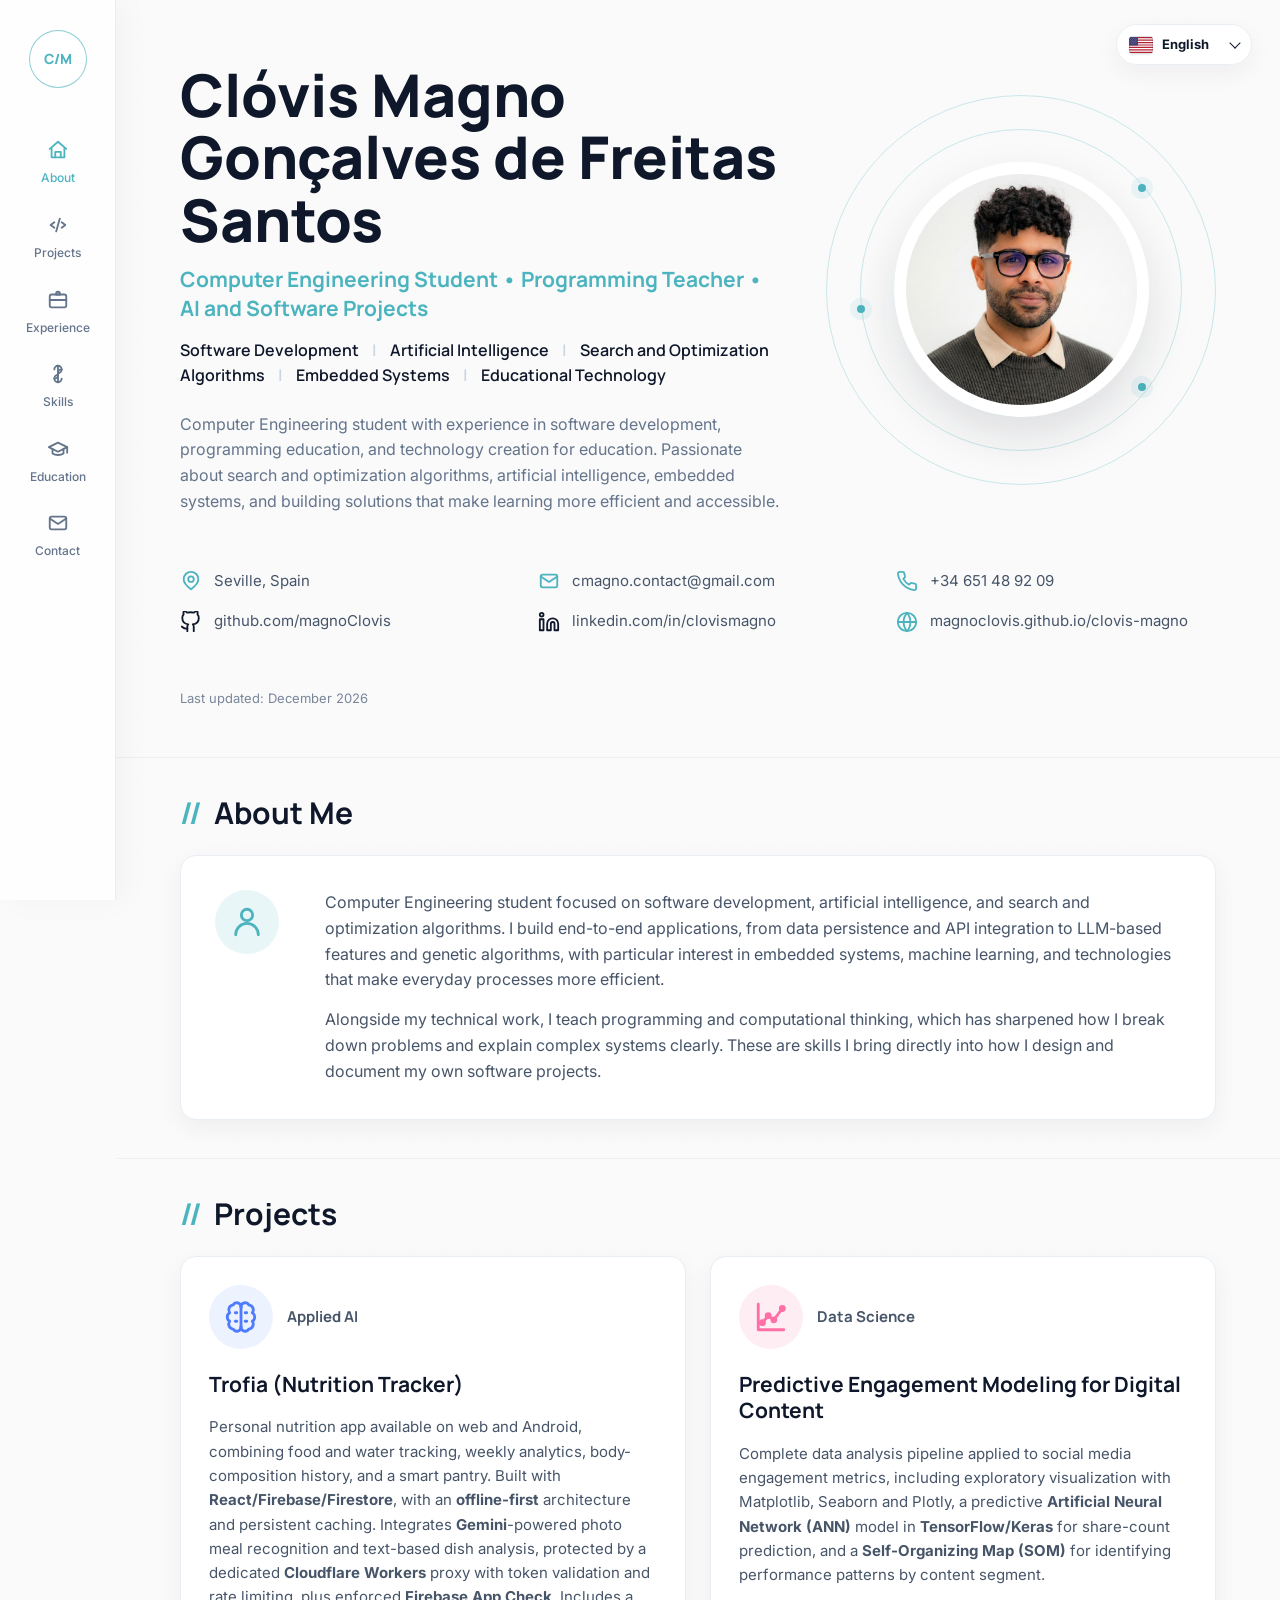
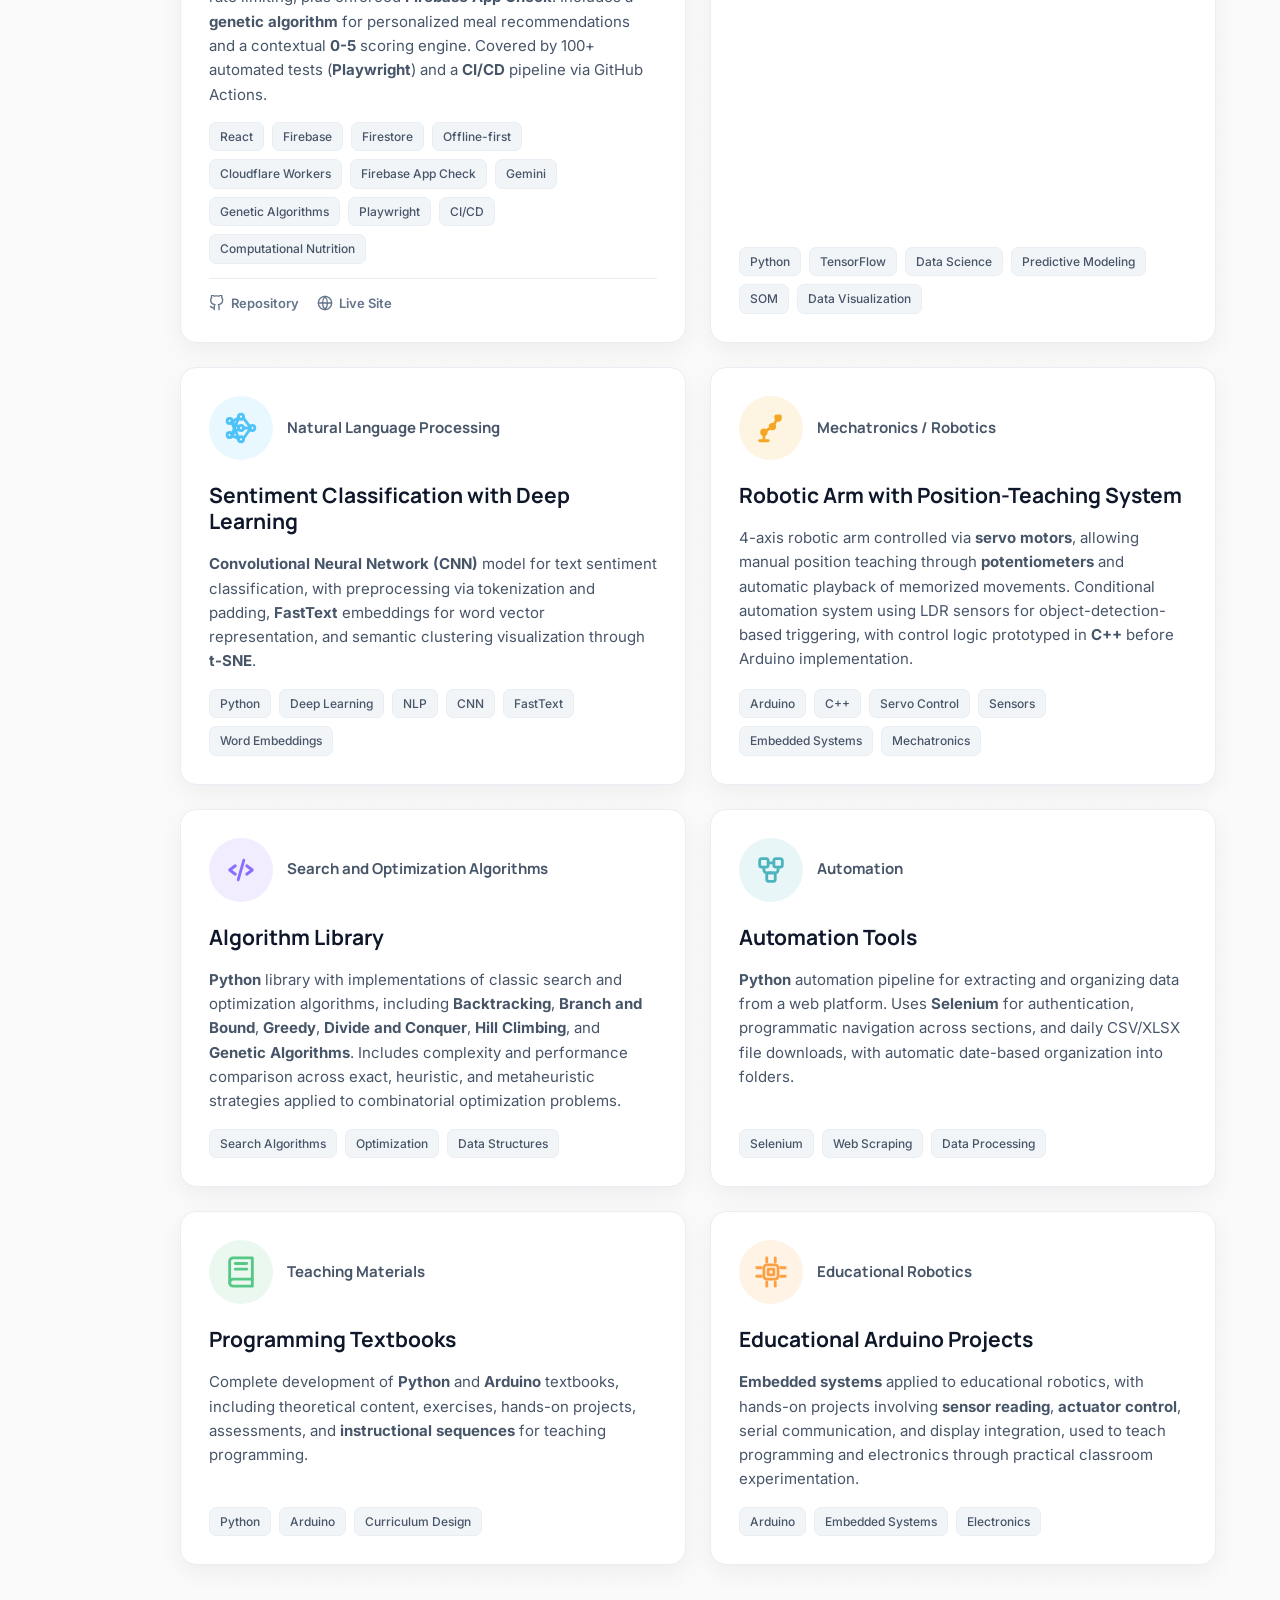
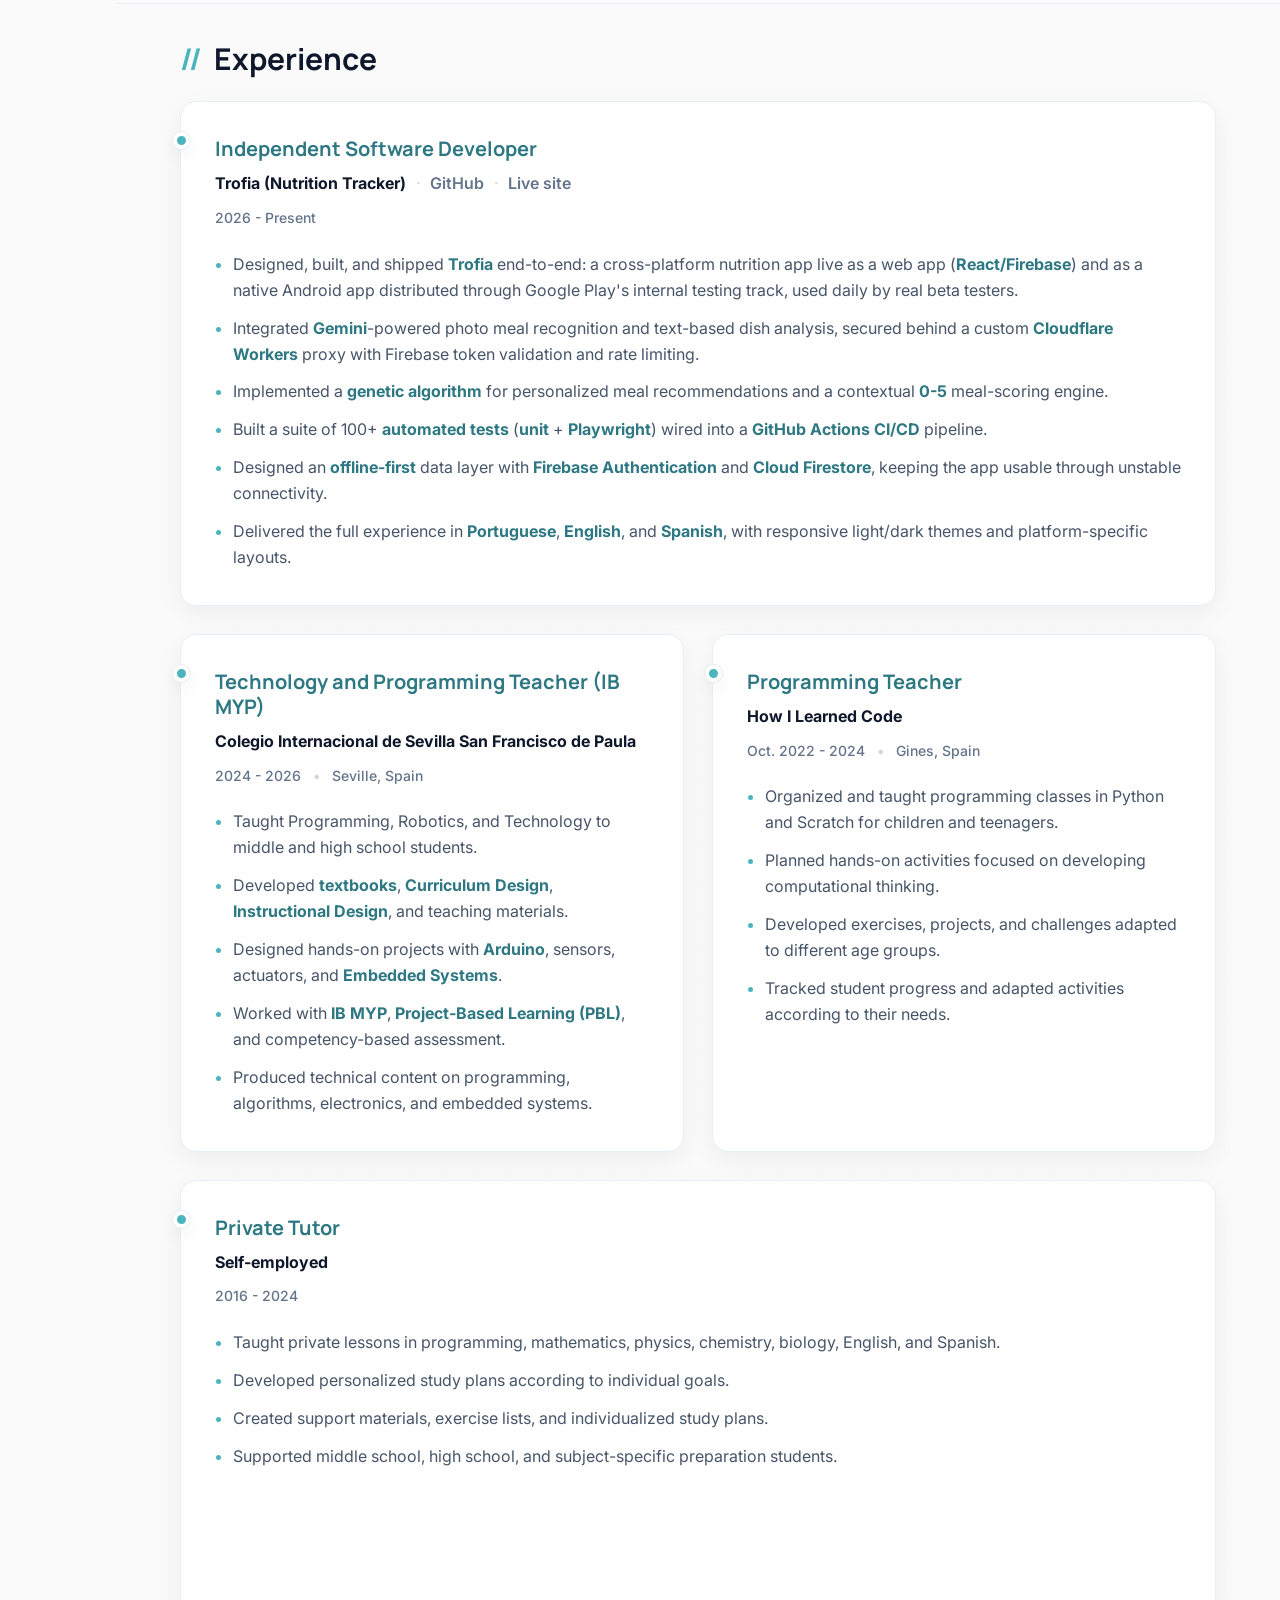
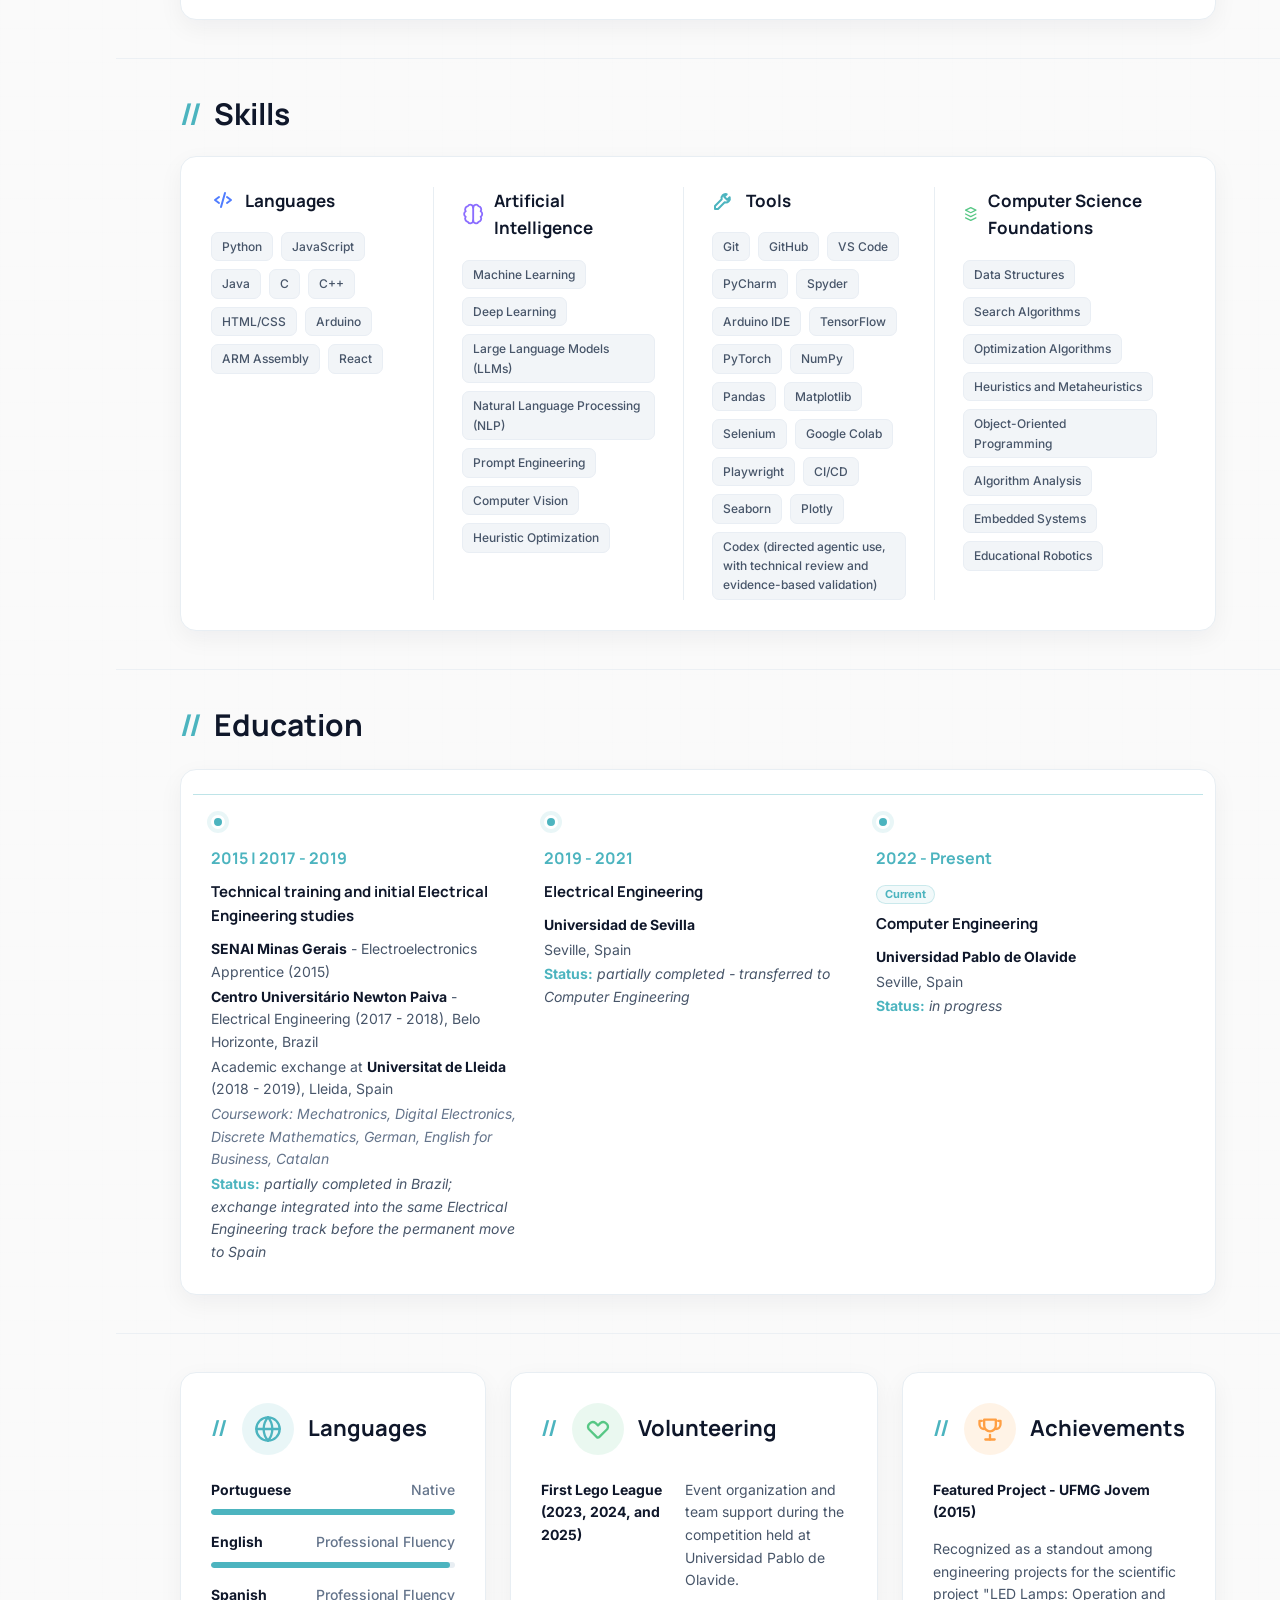
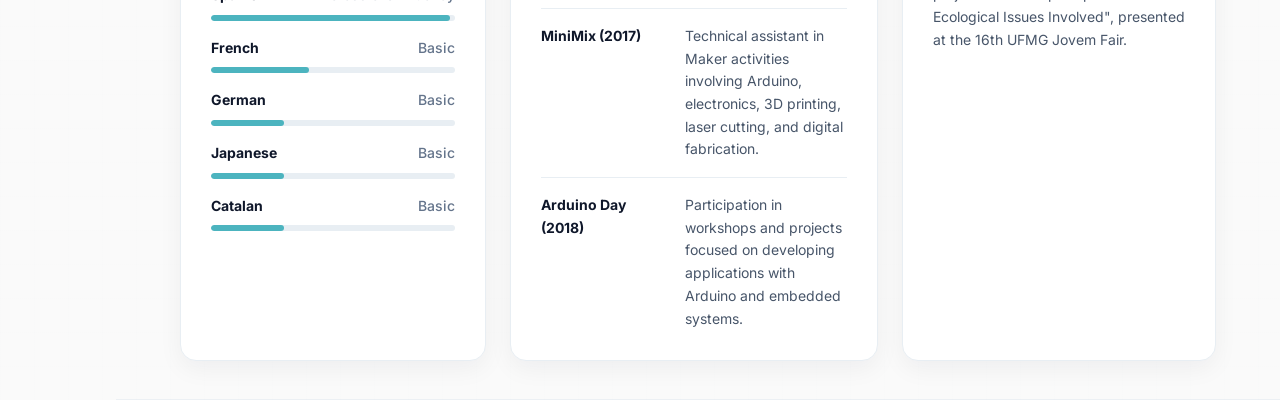
==== commit b5a7a394: "Use month names in last updated for general CV" ====
--- a/index.html
+++ b/index.html
@@ -454,14 +454,23 @@
   <!-- End main content. -->
   <script>
     (function () {
-      const now = new Date();
-      const month = String(now.getMonth() + 1).padStart(2, "0");
-      const year = now.getFullYear();
-      const node = document.getElementById("last-updated");
-      if (node && node.dataset && node.dataset.label) {
-        node.textContent = `${node.dataset.label}: ${month}/${year}`;
+      const node = document.getElementById('last-updated');
+      if (!node || !node.dataset || !node.dataset.label) {
+        return;
       }
+      const localeByLabel = {
+        'Last updated': 'en-US',
+        'Última actualización': 'es-ES',
+        'Última atualização': 'pt-BR',
+      };
+      const monthYear = new Intl.DateTimeFormat(localeByLabel[node.dataset.label] || 'en-US', {
+        month: 'long',
+        year: 'numeric',
+      }).format(new Date());
+      const formatted = monthYear.charAt(0).toUpperCase() + monthYear.slice(1);
+      node.textContent = `${node.dataset.label}: ${formatted}`;
     })();
   </script>
 </body>
 </html>
+
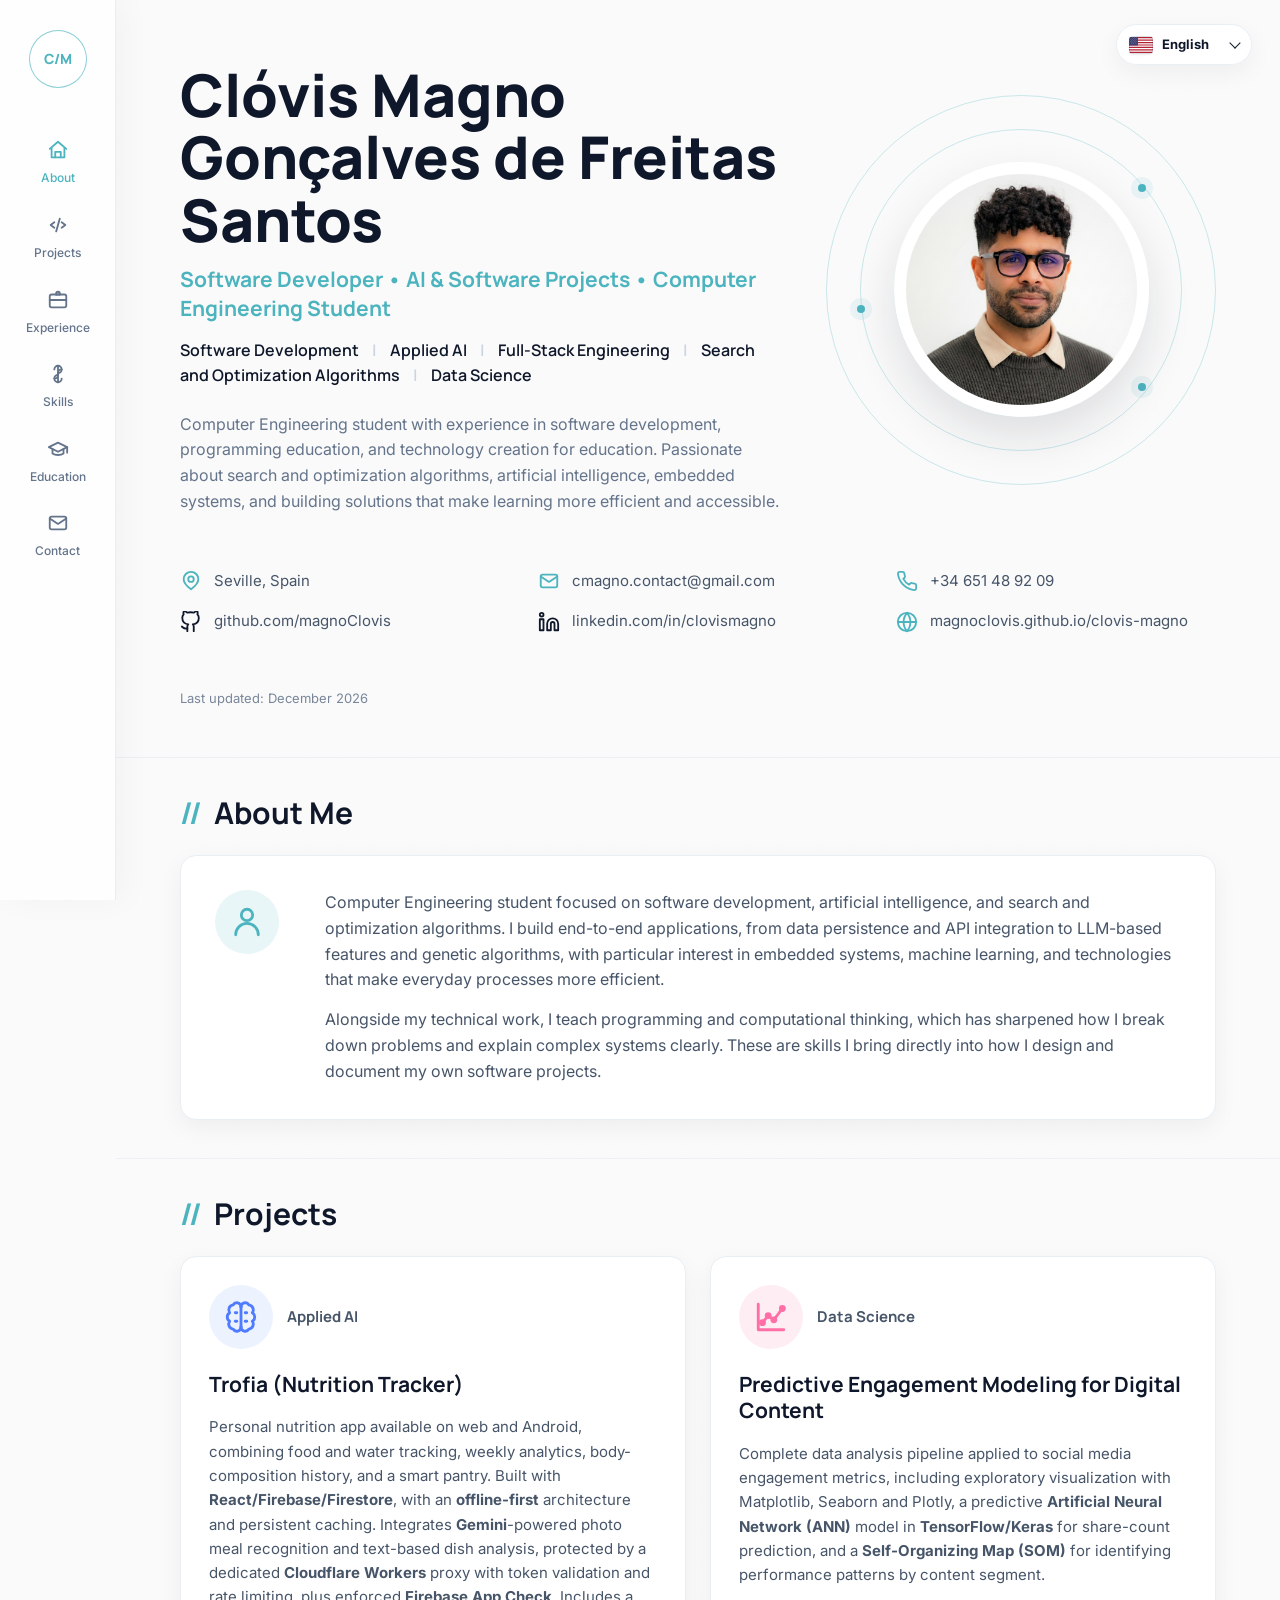
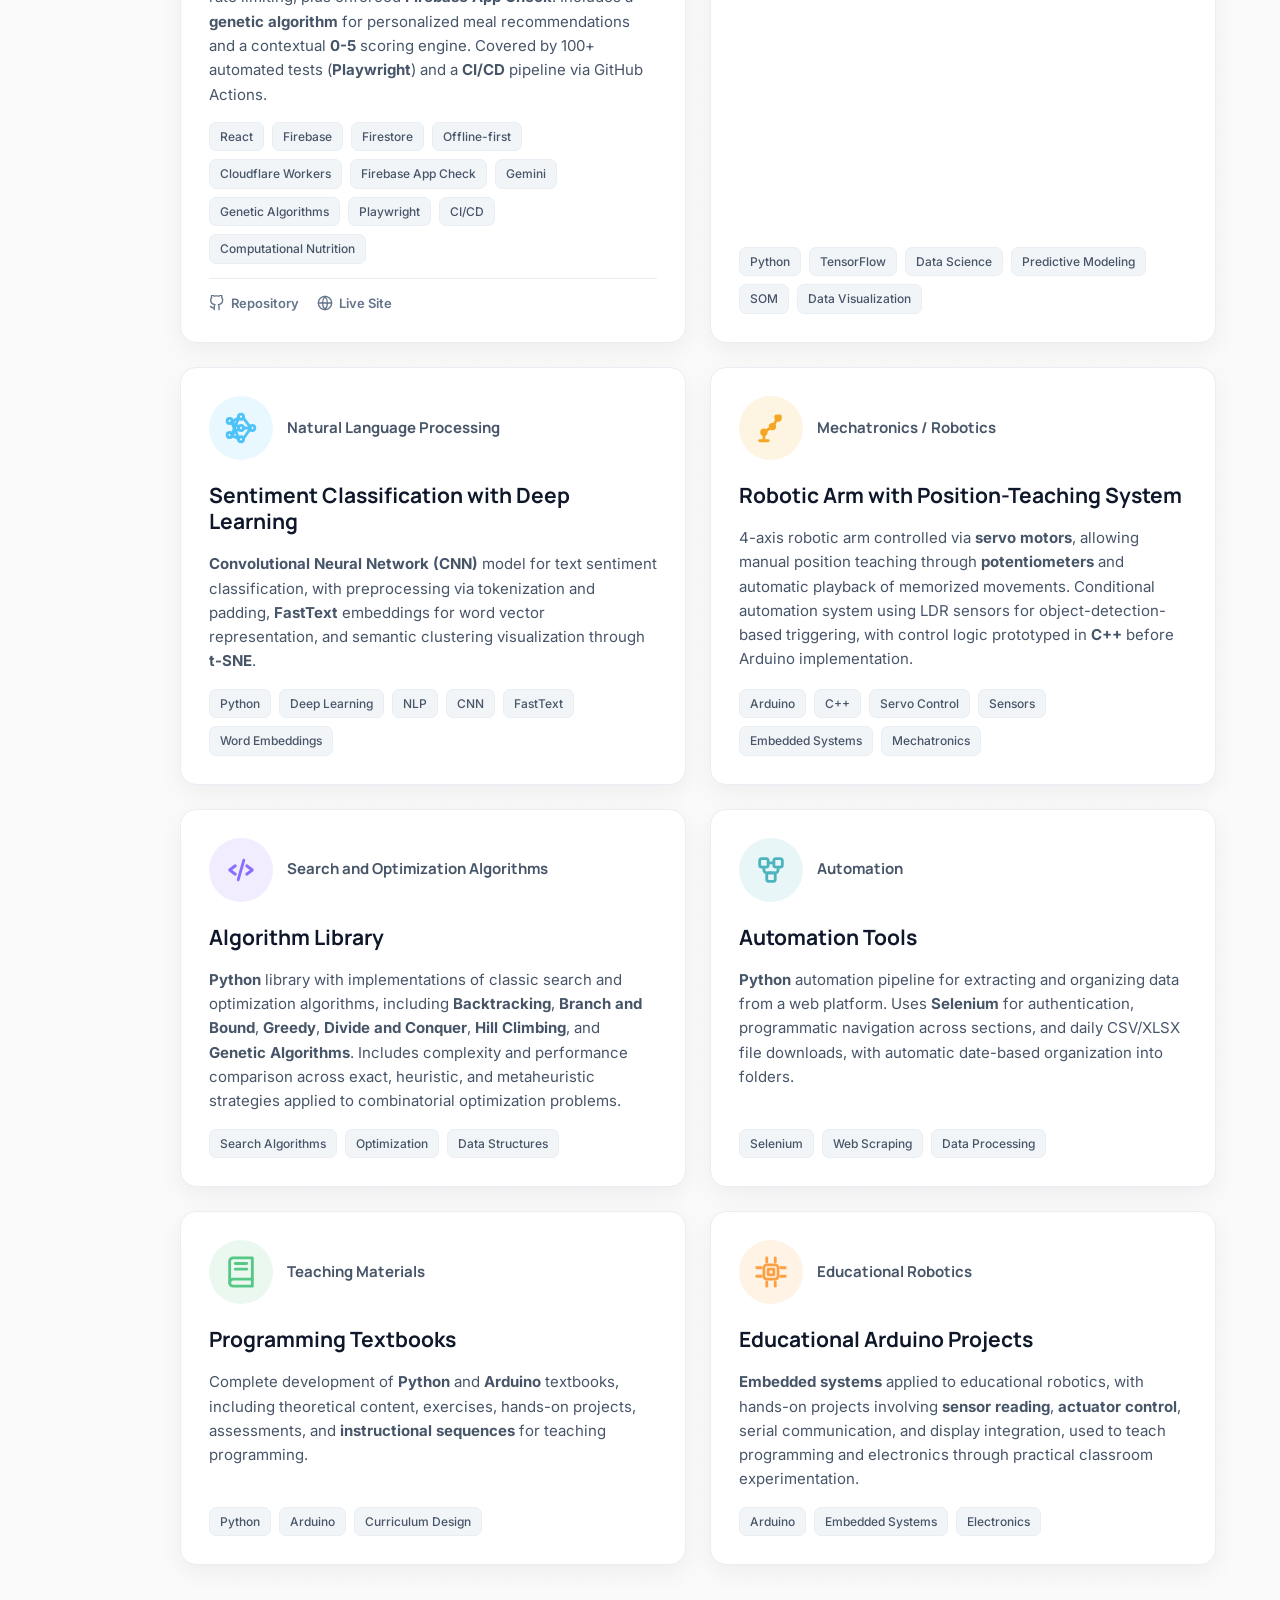
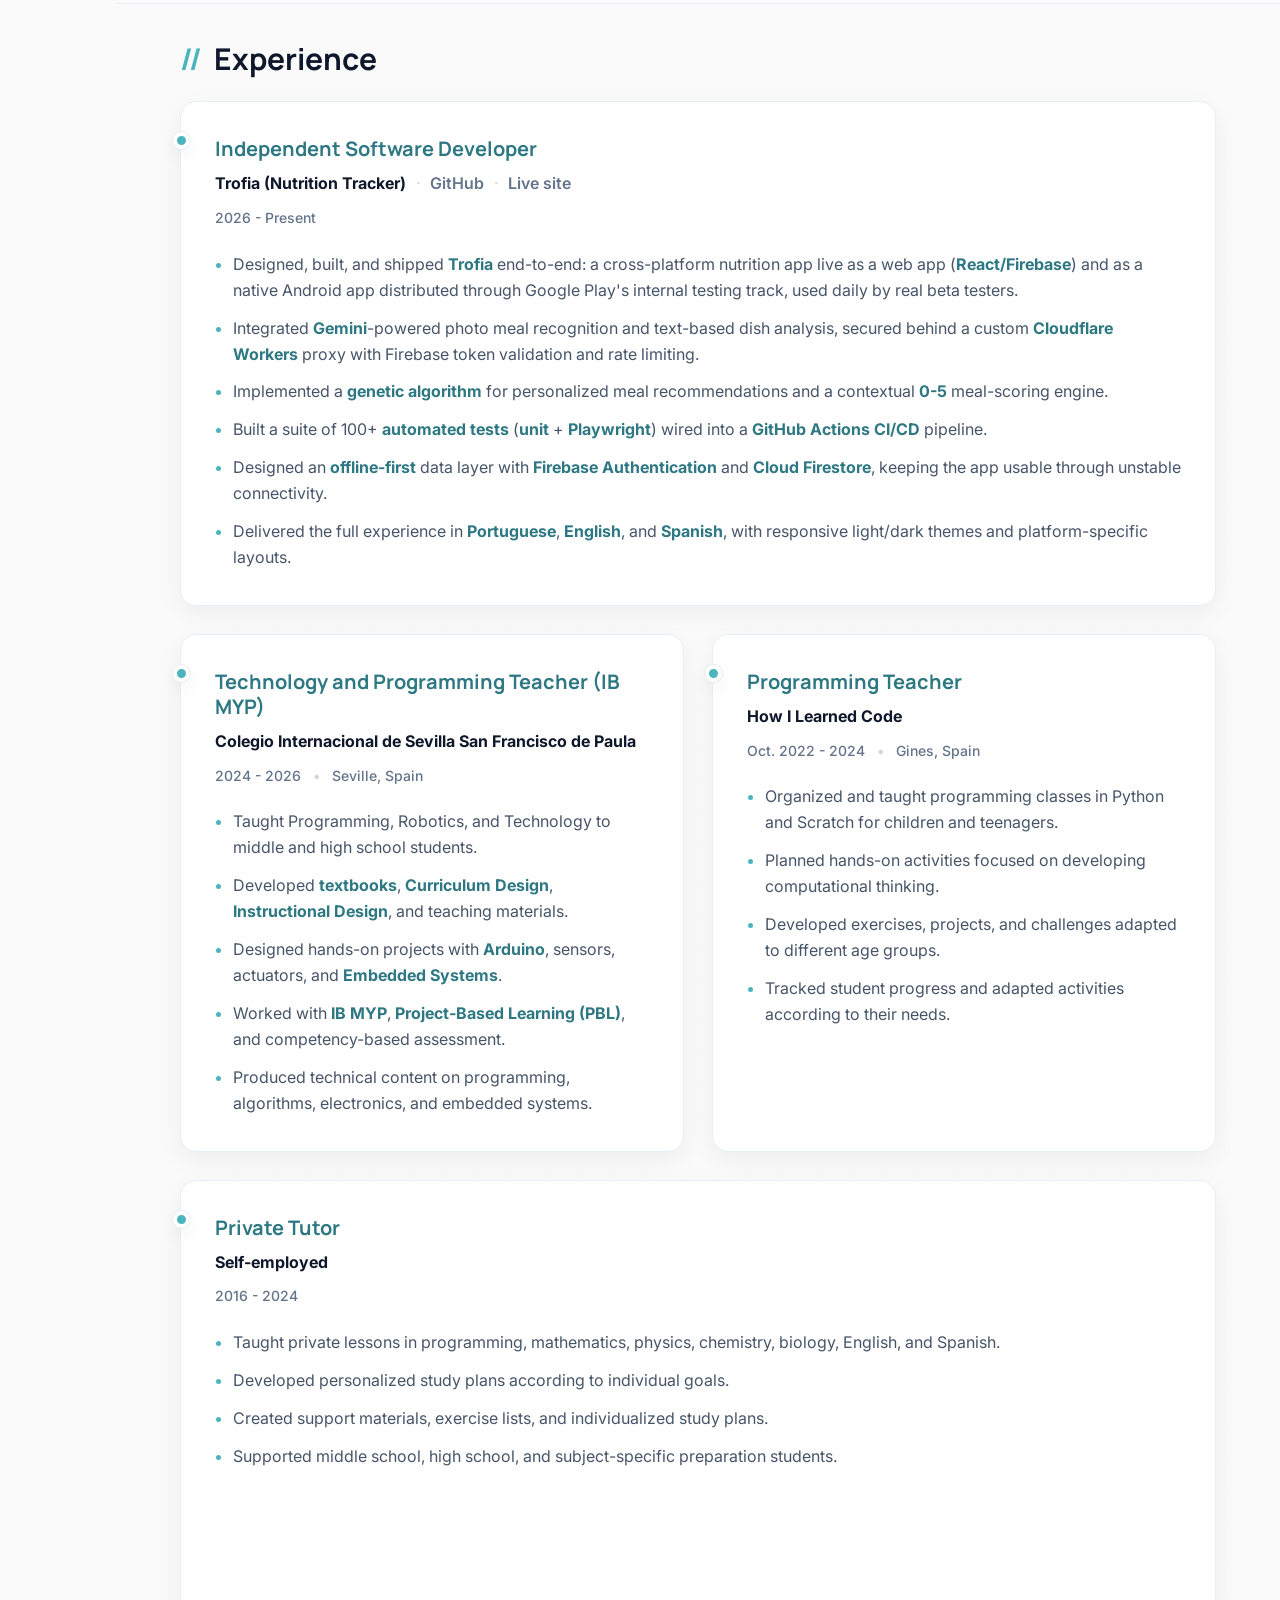
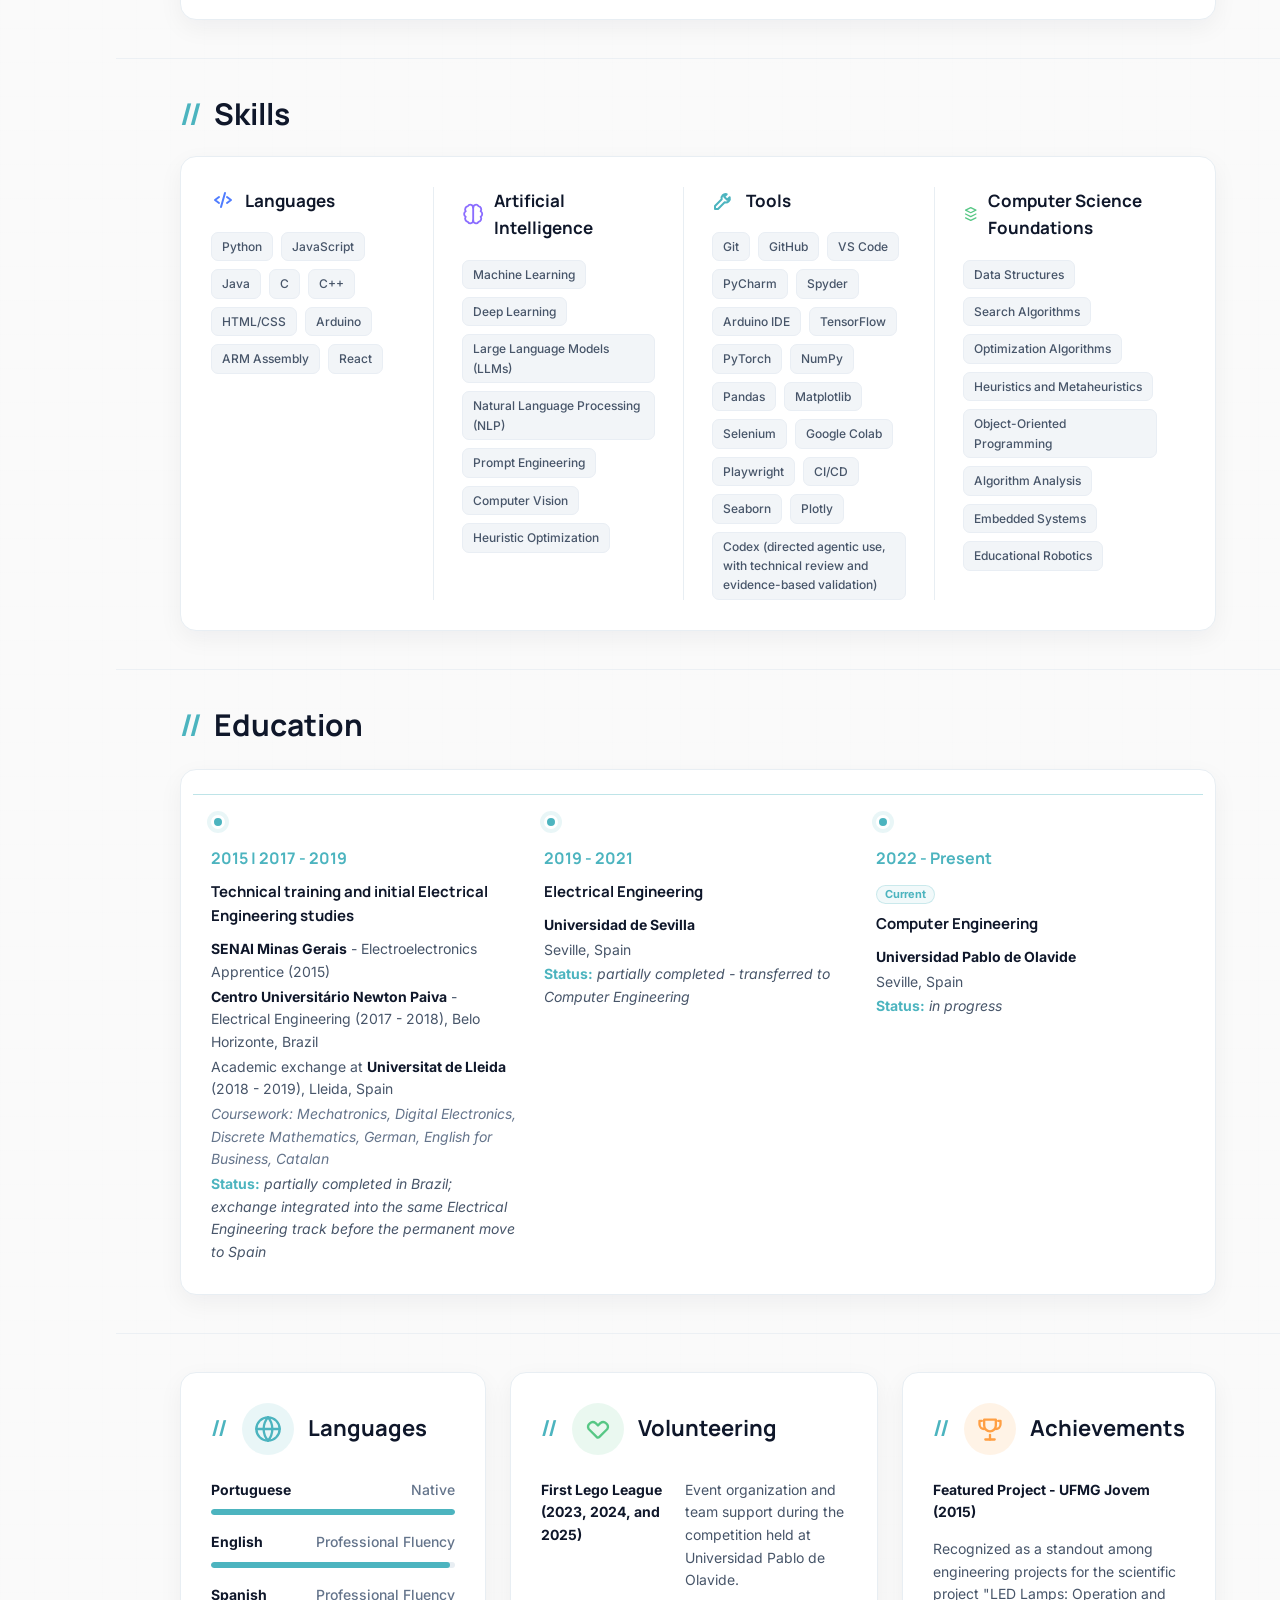
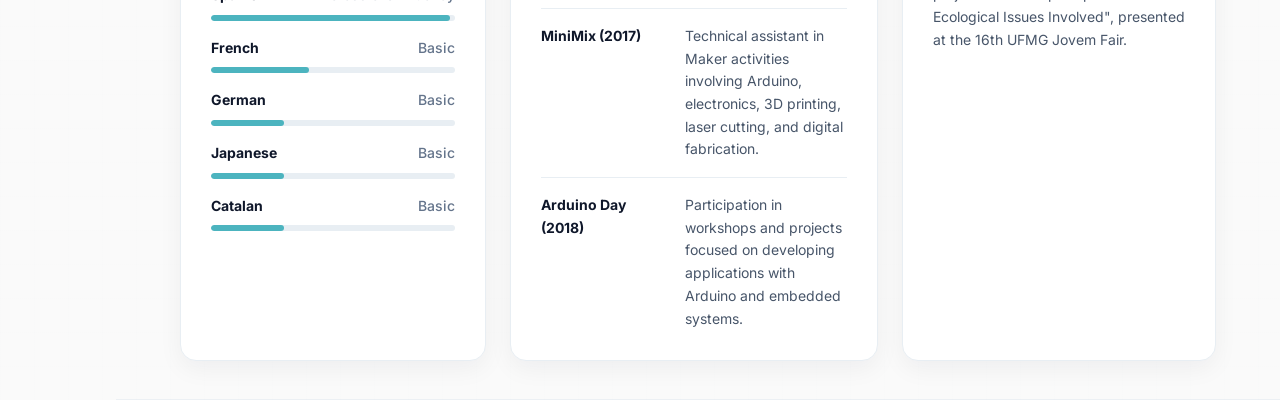
==== commit 47fc6062: "Update developer-focused headline in all languages" ====
--- a/index.html
+++ b/index.html
@@ -62,8 +62,8 @@
     <section class="hero section" id="inicio">
       <div class="hero-content">
         <h1>Clóvis Magno Gonçalves de Freitas Santos</h1>
-        <h2>Computer Engineering Student • Programming Teacher • AI and Software Projects</h2>
-        <p class="headline">Software Development <span>|</span> Artificial Intelligence <span>|</span> Search and Optimization Algorithms <span>|</span> Embedded Systems <span>|</span> Educational Technology</p>
+        <h2>Software Developer • AI &amp; Software Projects • Computer Engineering Student</h2>
+        <p class="headline">Software Development <span>|</span> Applied AI <span>|</span> Full-Stack Engineering <span>|</span> Search and Optimization Algorithms <span>|</span> Data Science</p>
         <p class="intro">
           Computer Engineering student with experience in software development,
           programming education, and technology creation for education. Passionate about
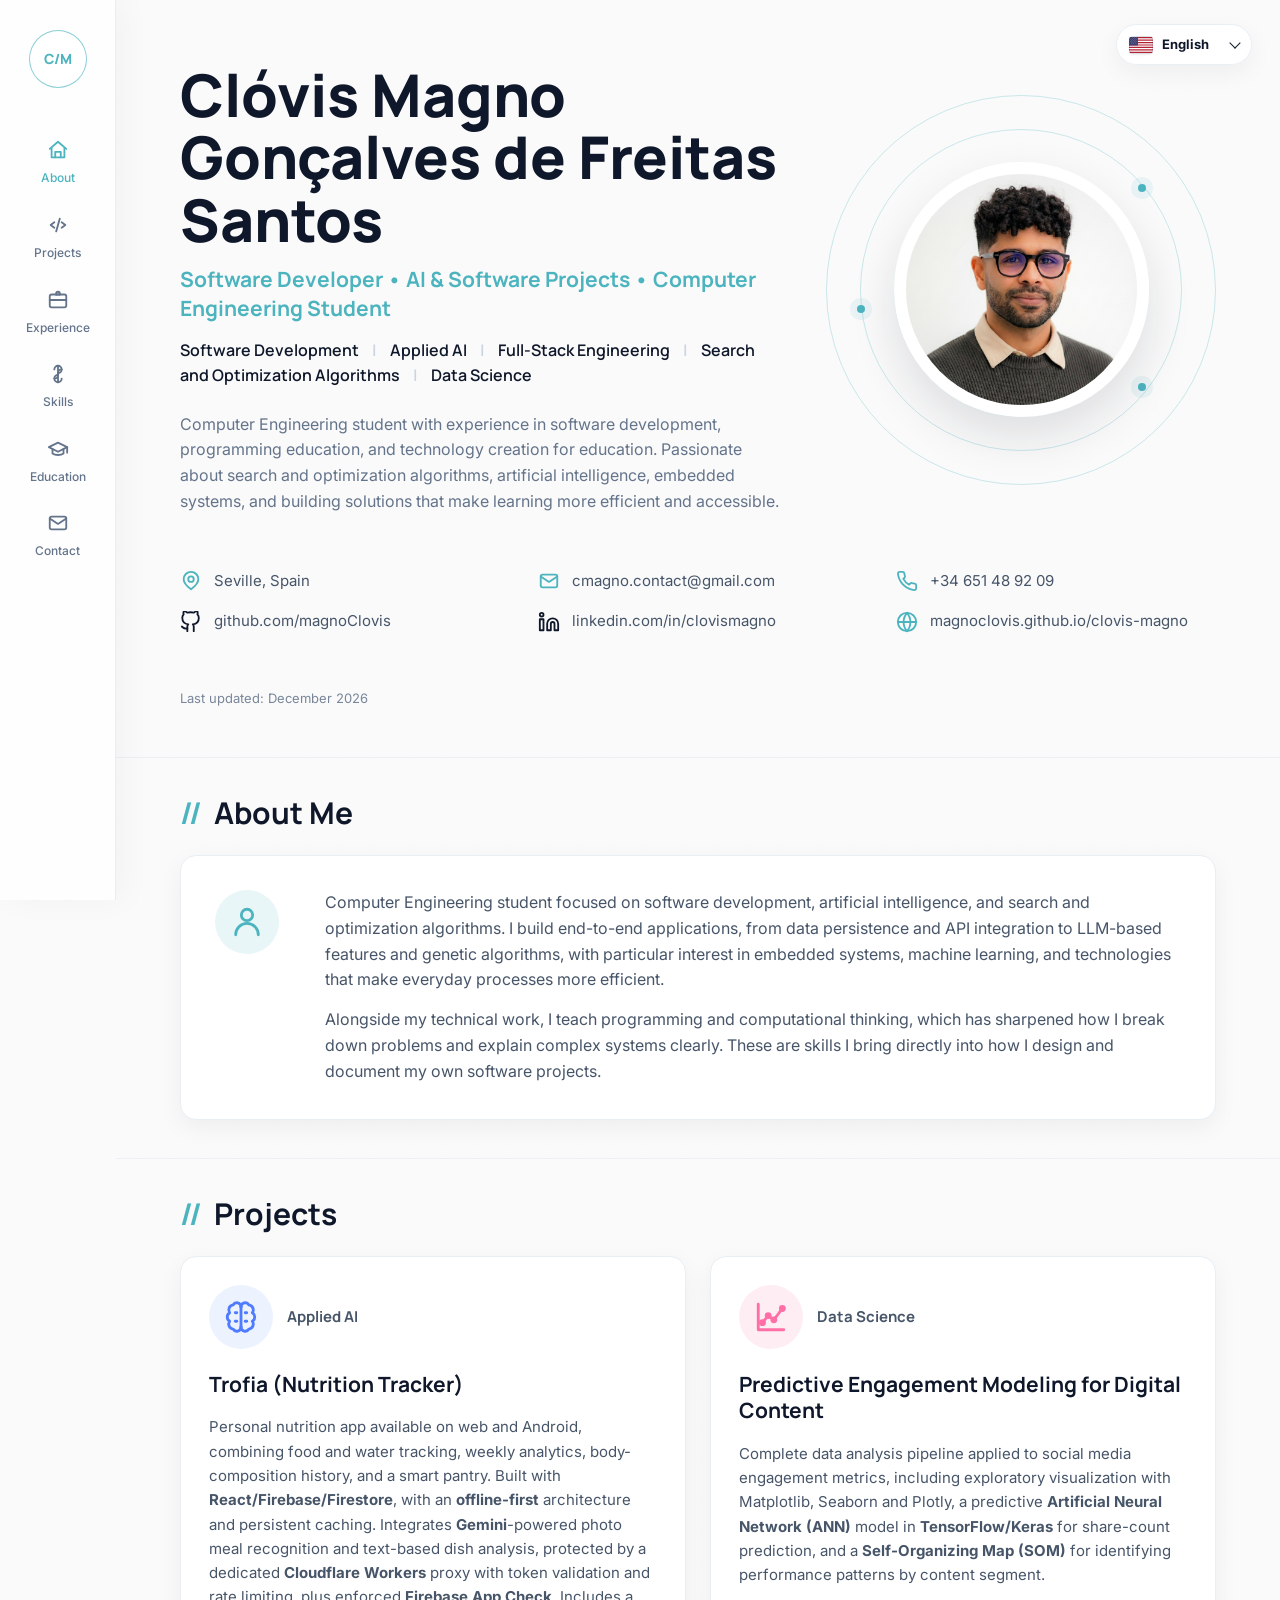
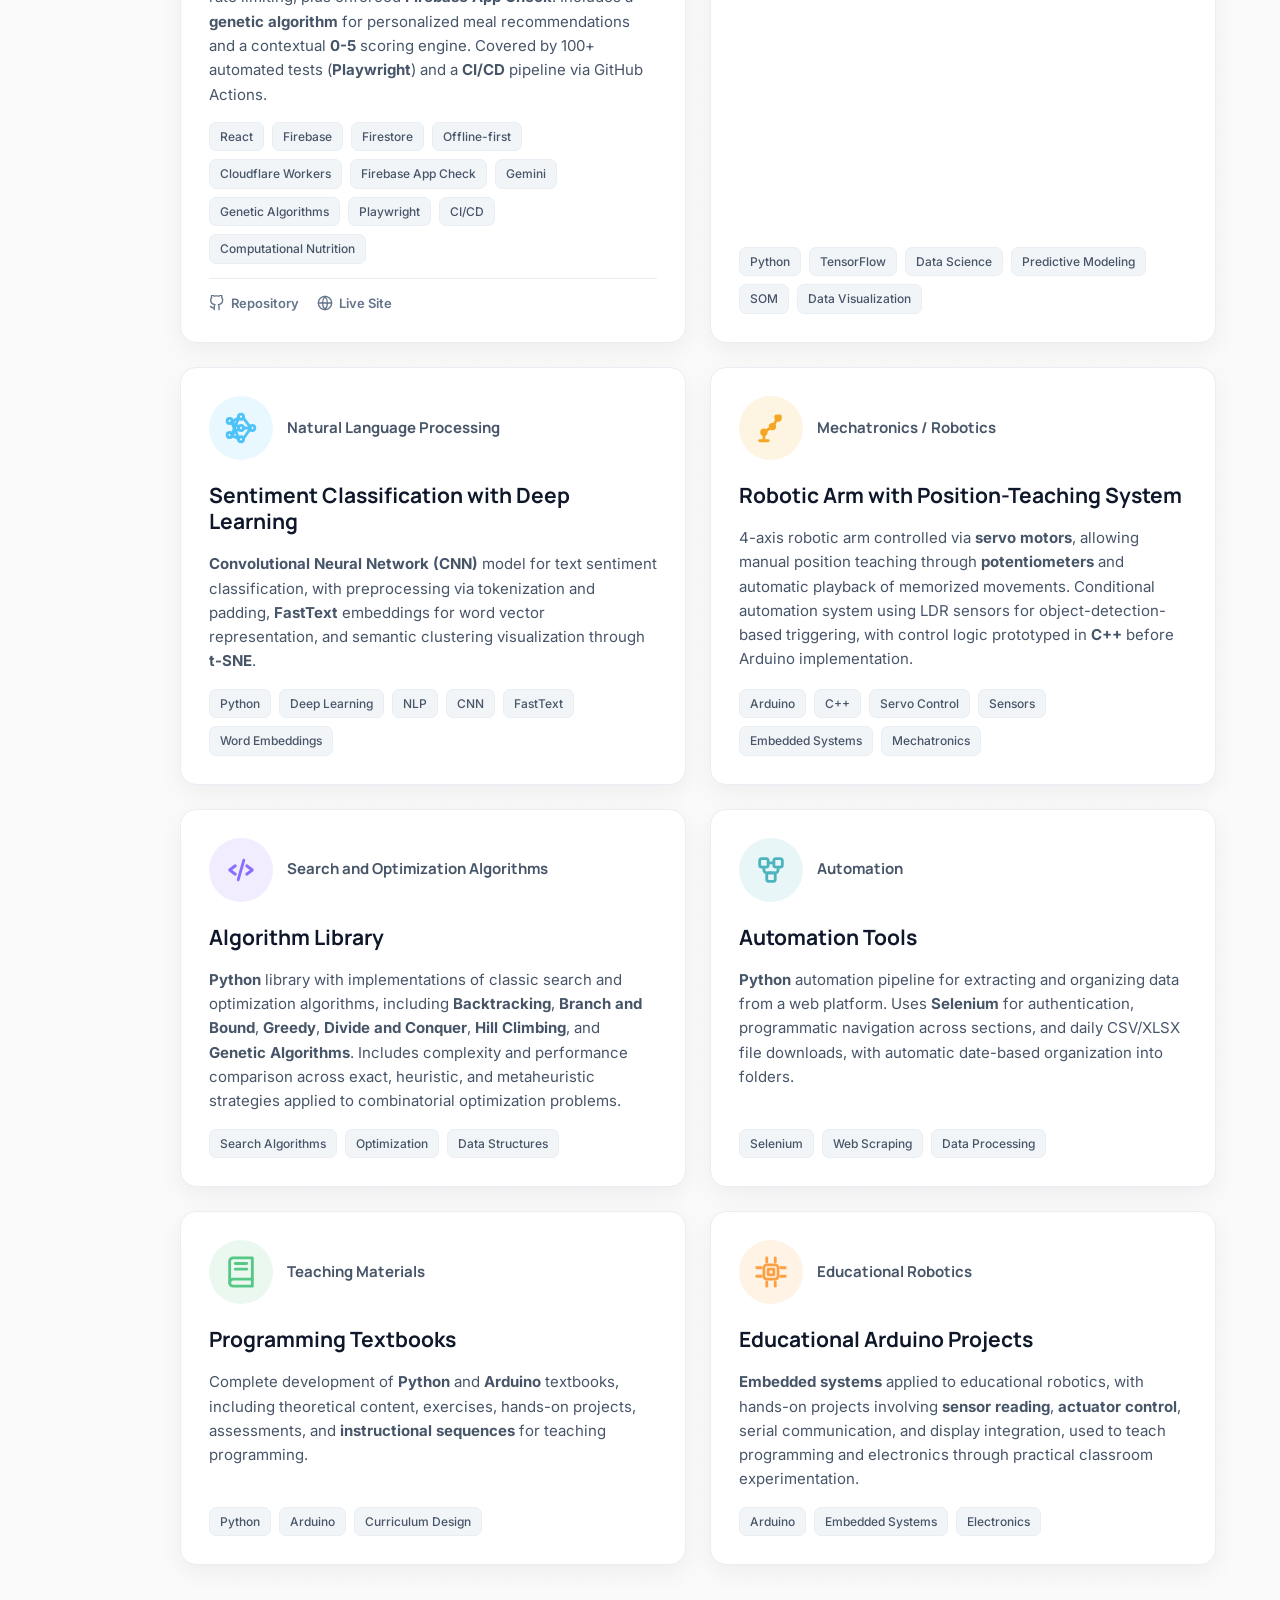
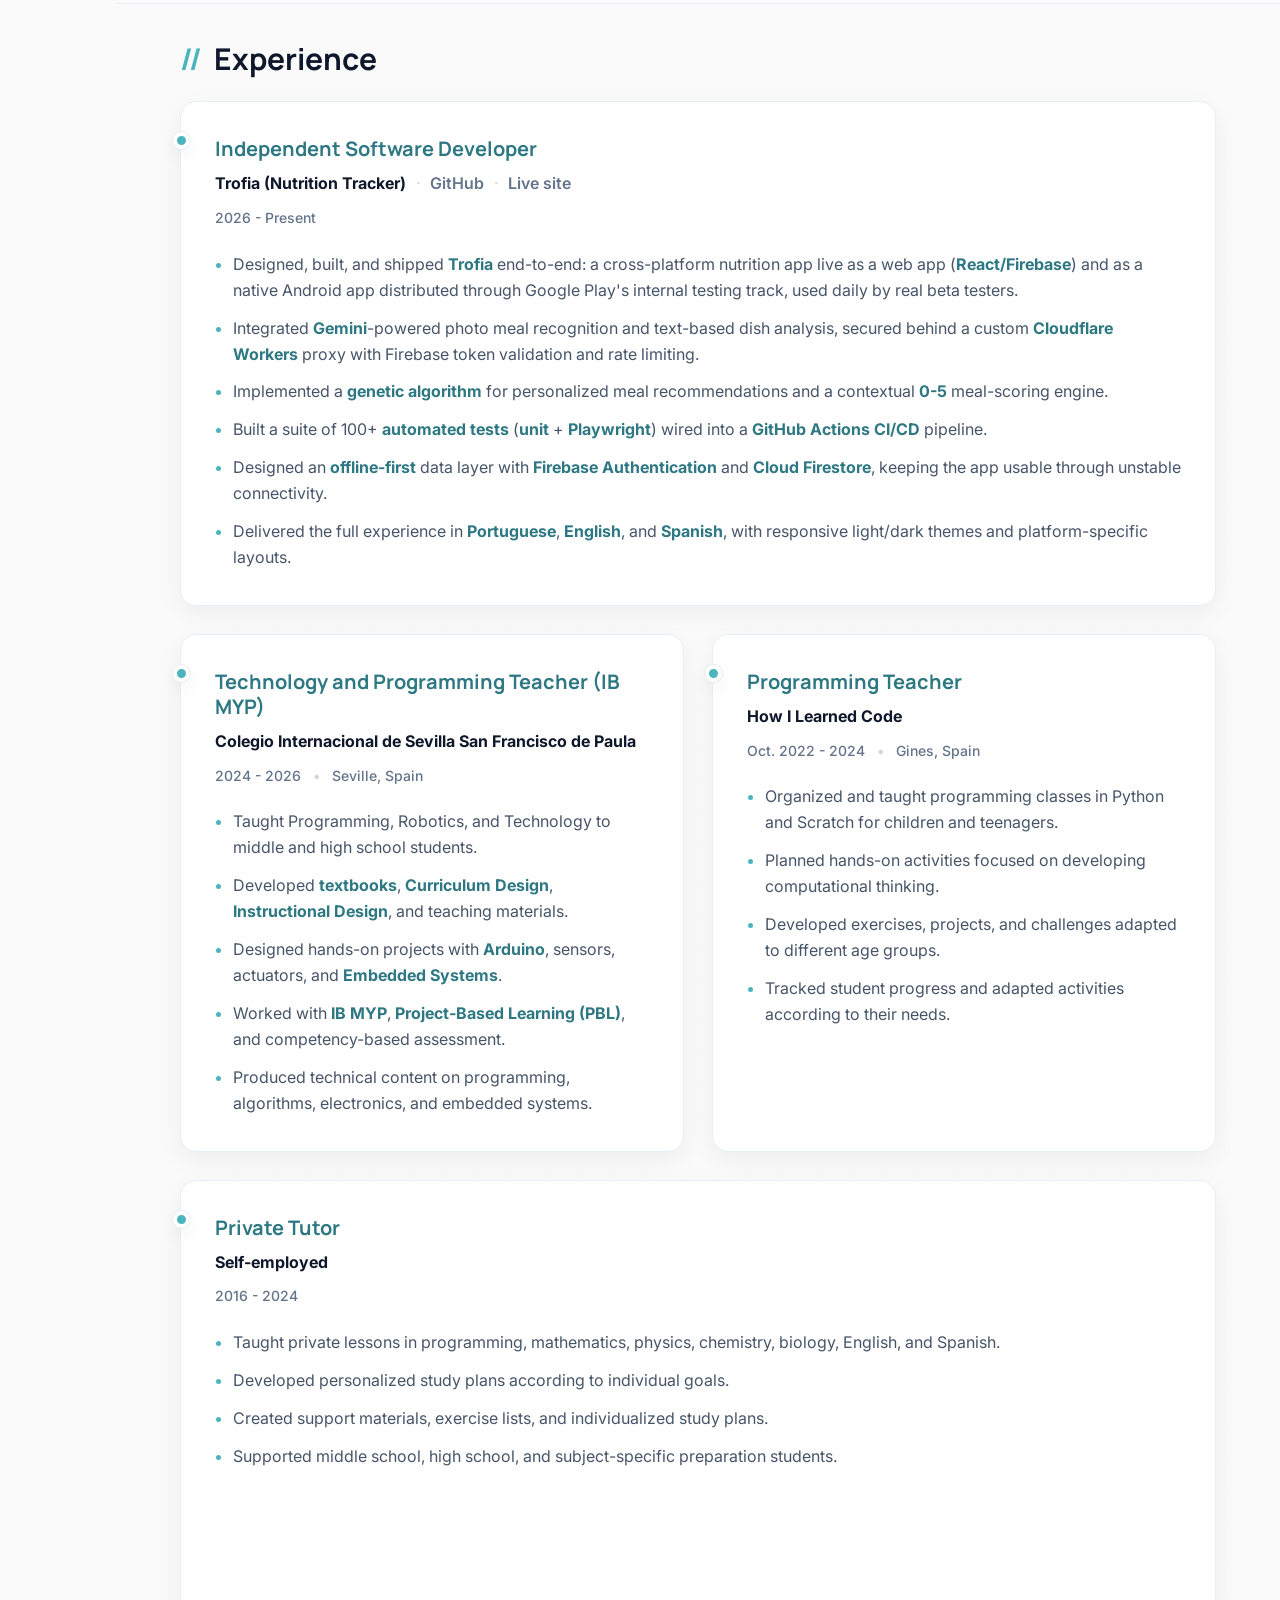
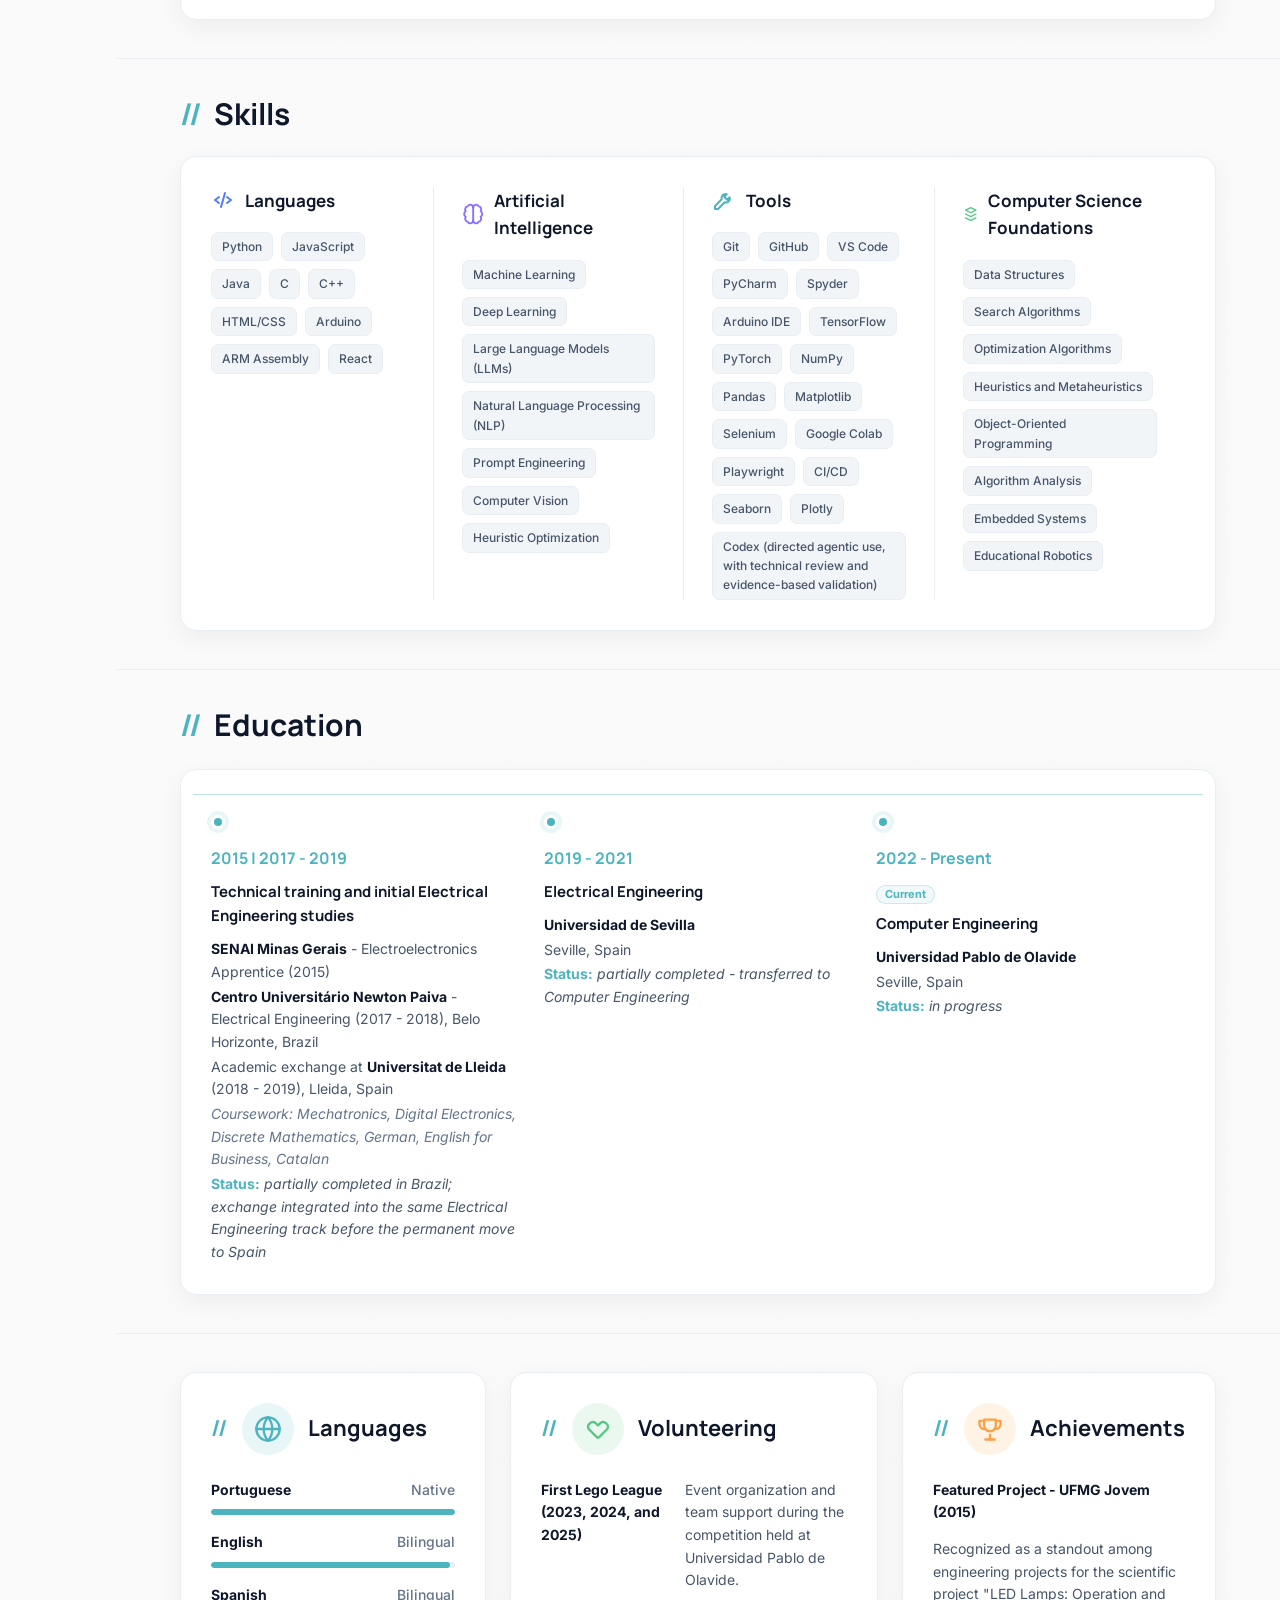
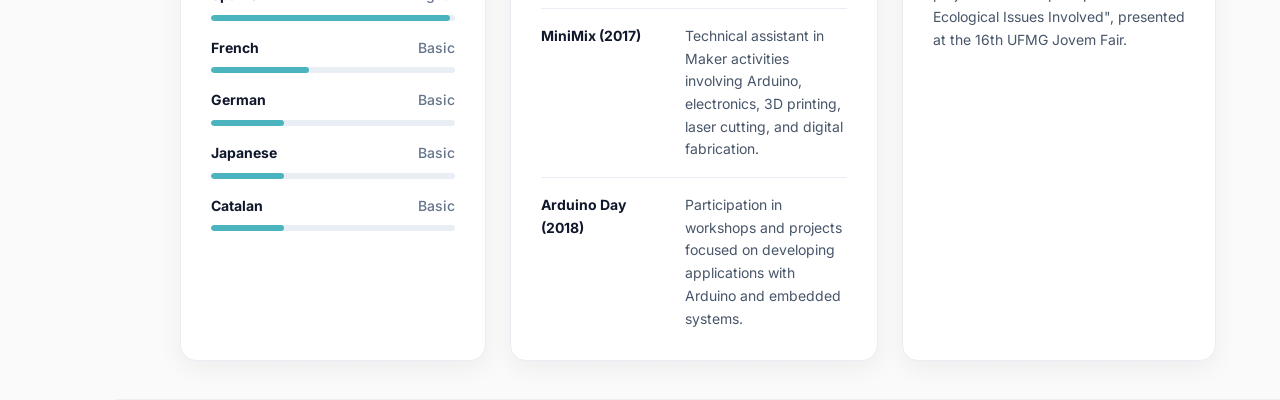
==== commit 45278679: "Standardize Spanish and English as bilingual" ====
--- a/index.html
+++ b/index.html
@@ -425,8 +425,8 @@
         <h2><span><svg viewBox="0 0 24 24" aria-hidden="true"><circle cx="12" cy="12" r="10"/><path d="M2 12h20"/><path d="M12 2a15.3 15.3 0 0 1 0 20"/><path d="M12 2a15.3 15.3 0 0 0 0 20"/></svg></span>Languages</h2>
         <div class="language-list">
           <div class="language-row" style="--level:100%"><p><strong>Portuguese</strong><span>Native</span></p><div class="meter"><i></i></div></div>
-          <div class="language-row" style="--level:98%"><p><strong>English</strong><span>Professional Fluency</span></p><div class="meter"><i></i></div></div>
-          <div class="language-row" style="--level:98%"><p><strong>Spanish</strong><span>Professional Fluency</span></p><div class="meter"><i></i></div></div>
+          <div class="language-row" style="--level:98%"><p><strong>English</strong><span>Bilingual</span></p><div class="meter"><i></i></div></div>
+          <div class="language-row" style="--level:98%"><p><strong>Spanish</strong><span>Bilingual</span></p><div class="meter"><i></i></div></div>
           <div class="language-row" style="--level:40%"><p><strong>French</strong><span>Basic</span></p><div class="meter"><i></i></div></div>
           <div class="language-row" style="--level:30%"><p><strong>German</strong><span>Basic</span></p><div class="meter"><i></i></div></div>
           <div class="language-row" style="--level:30%"><p><strong>Japanese</strong><span>Basic</span></p><div class="meter"><i></i></div></div>
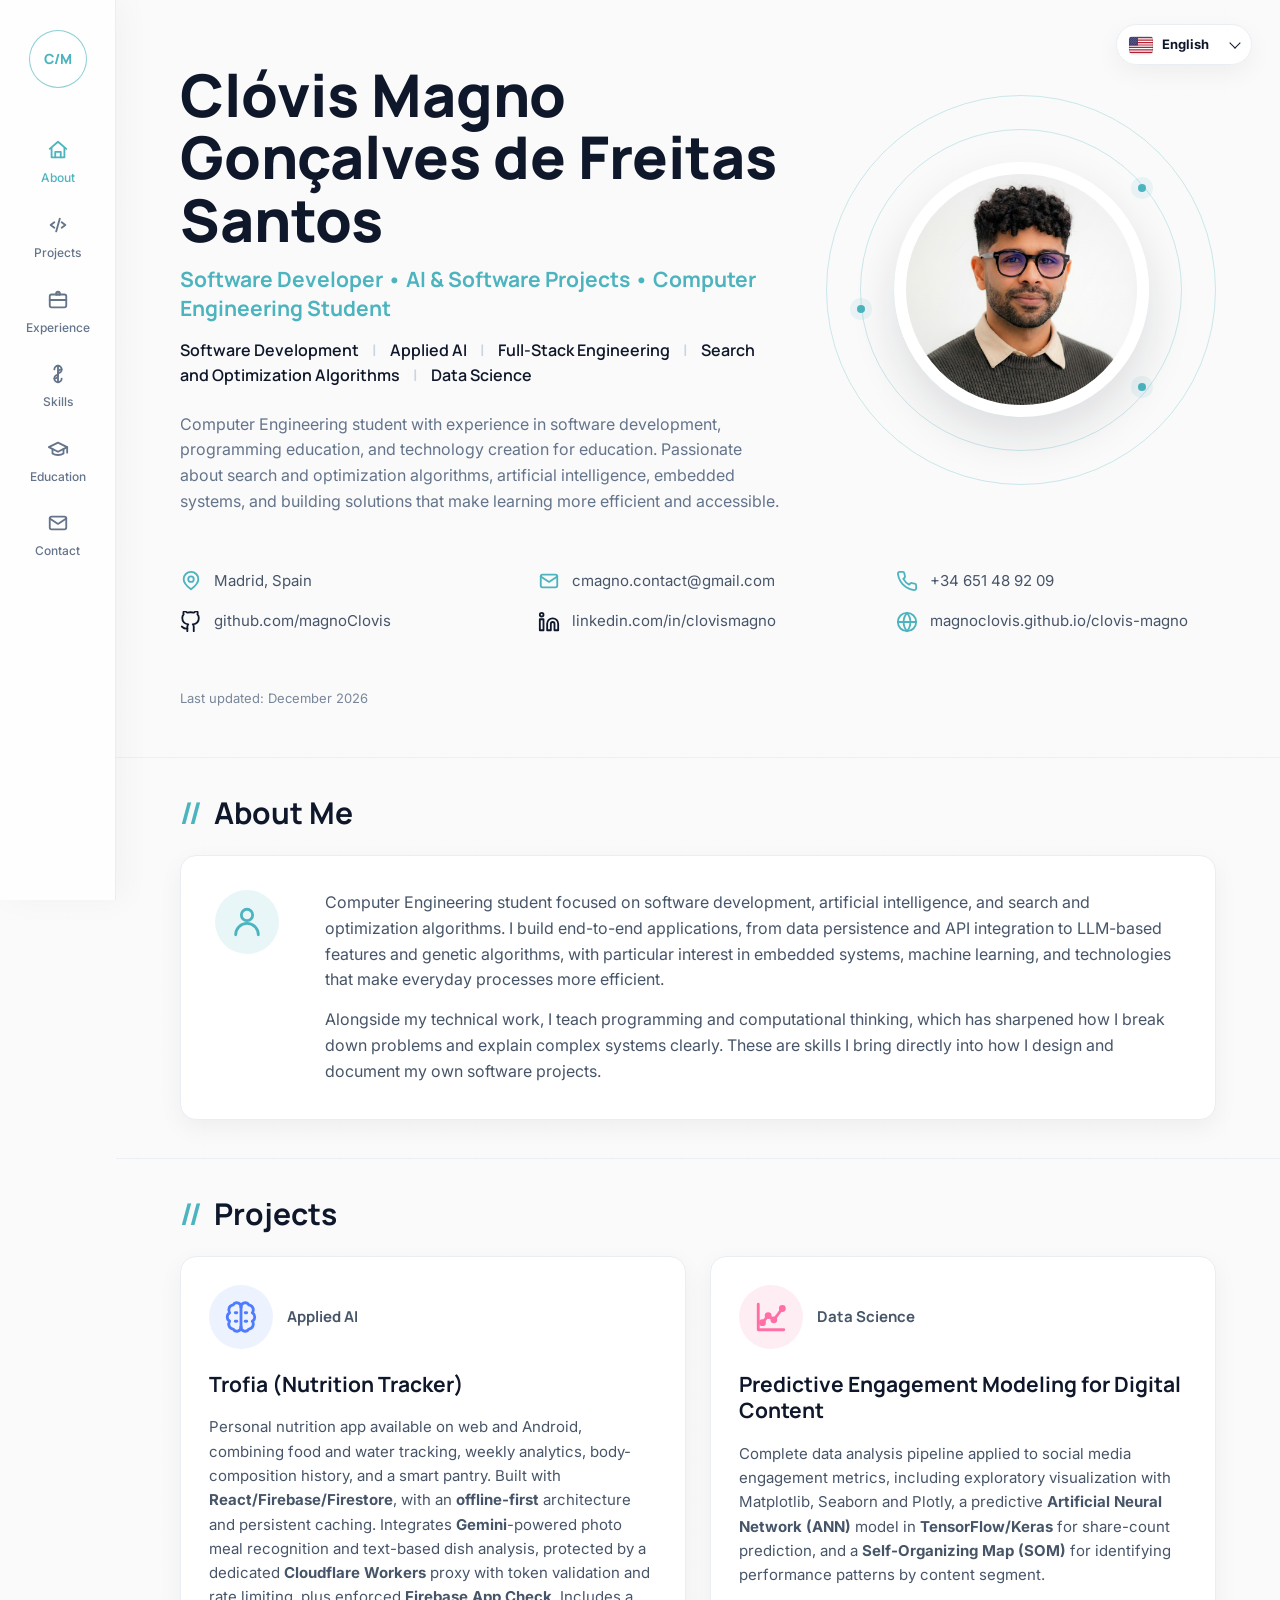
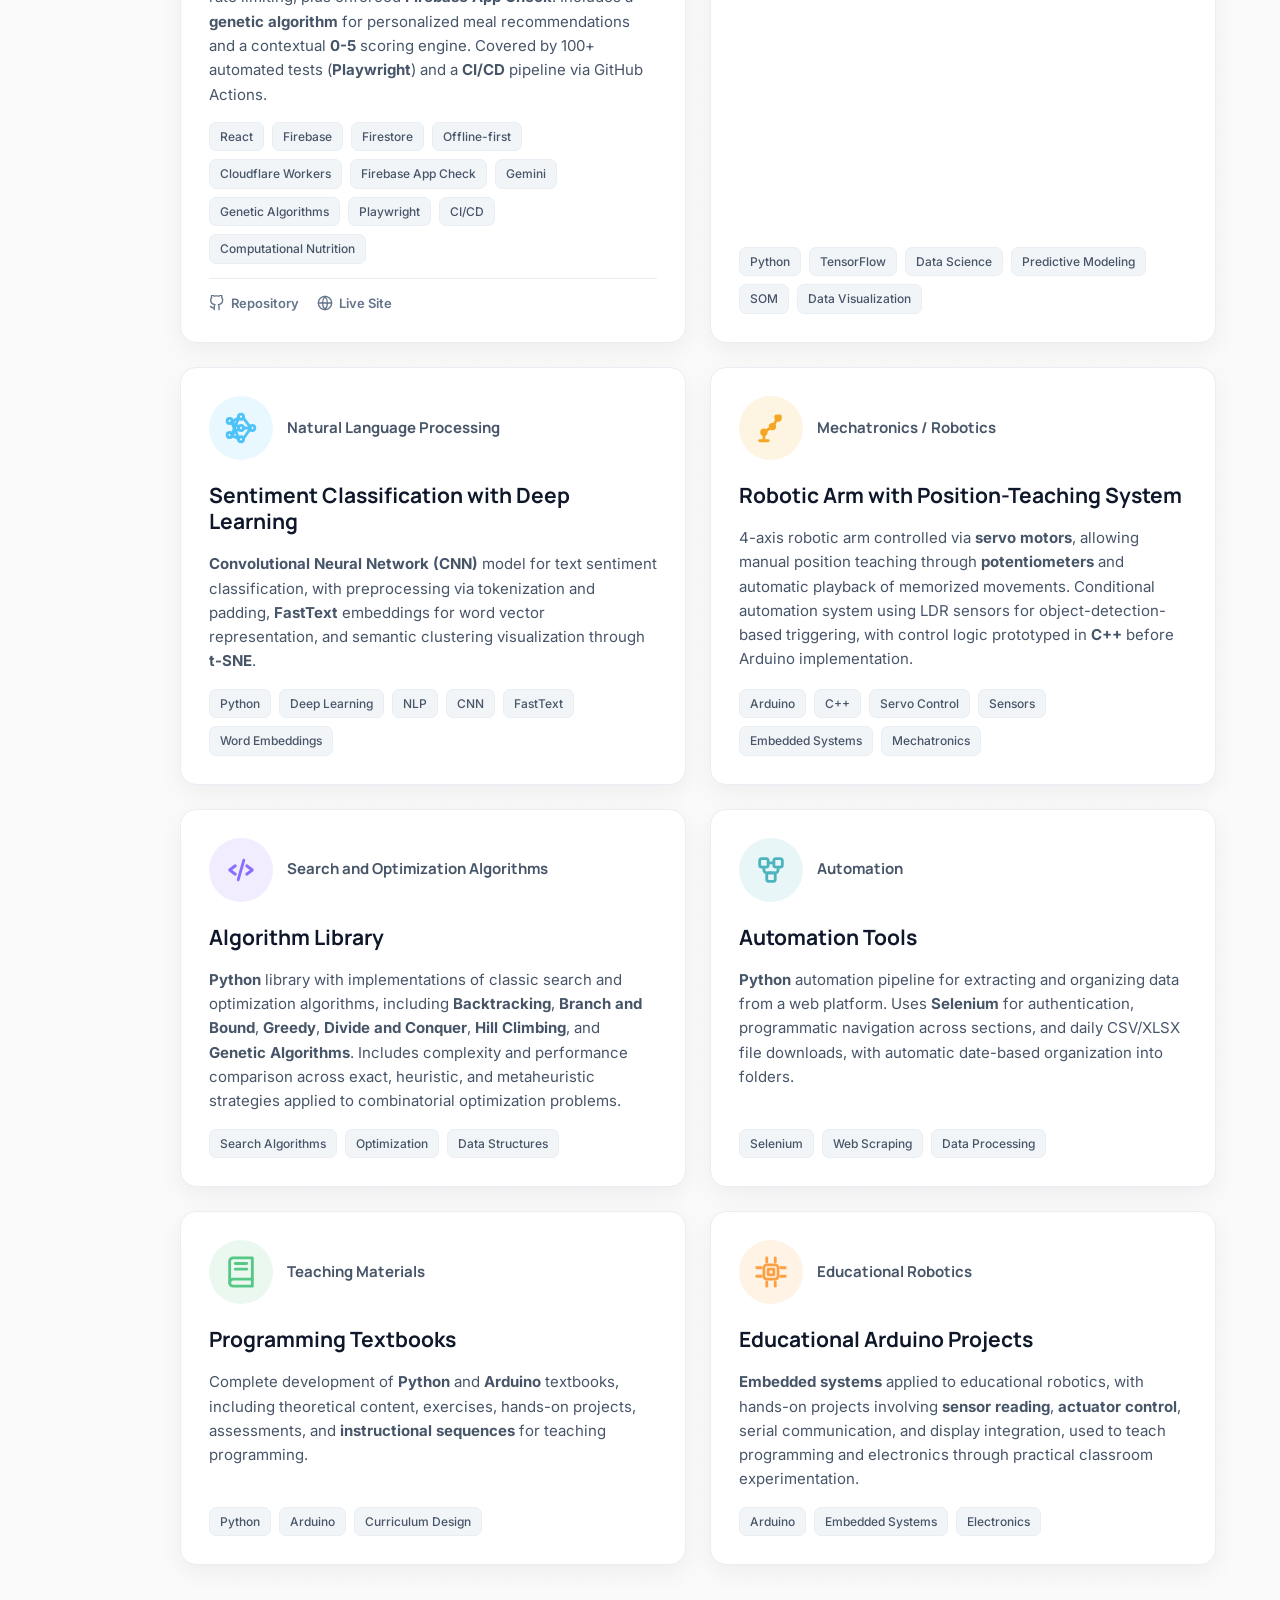
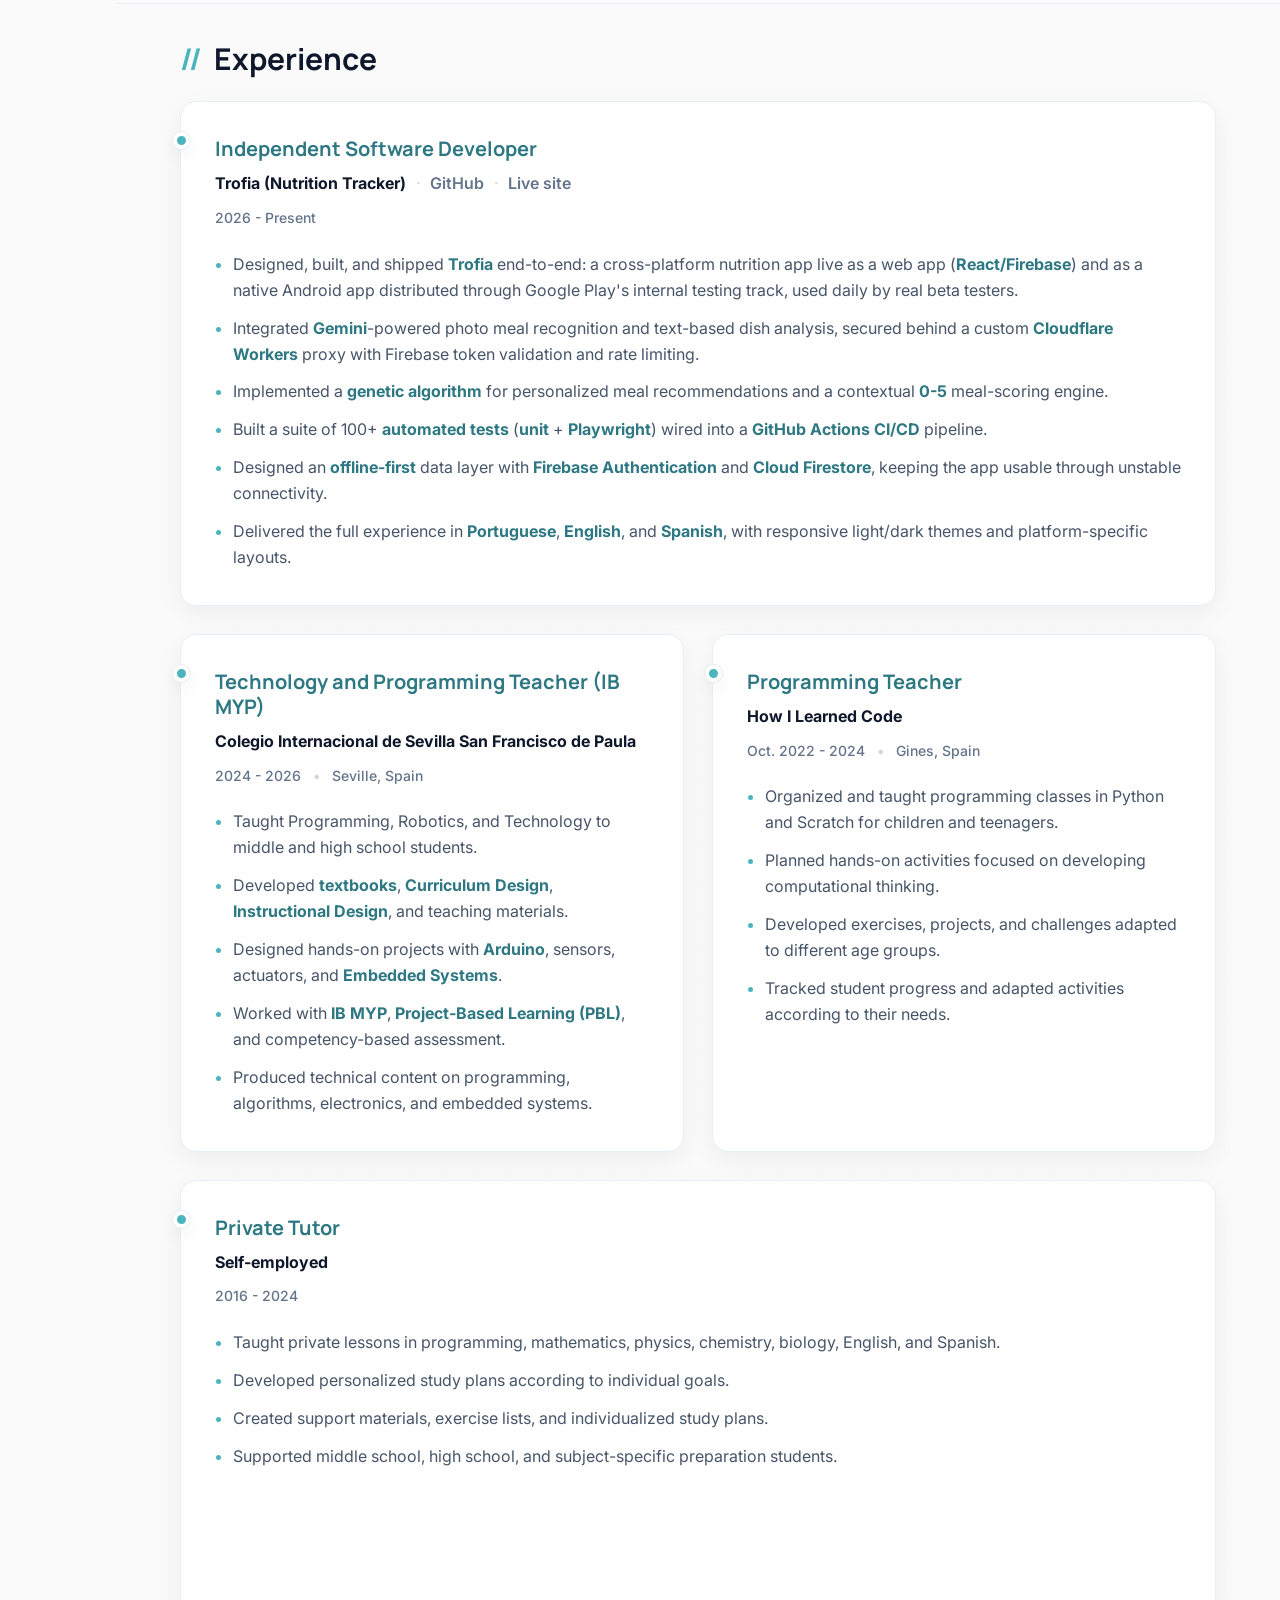
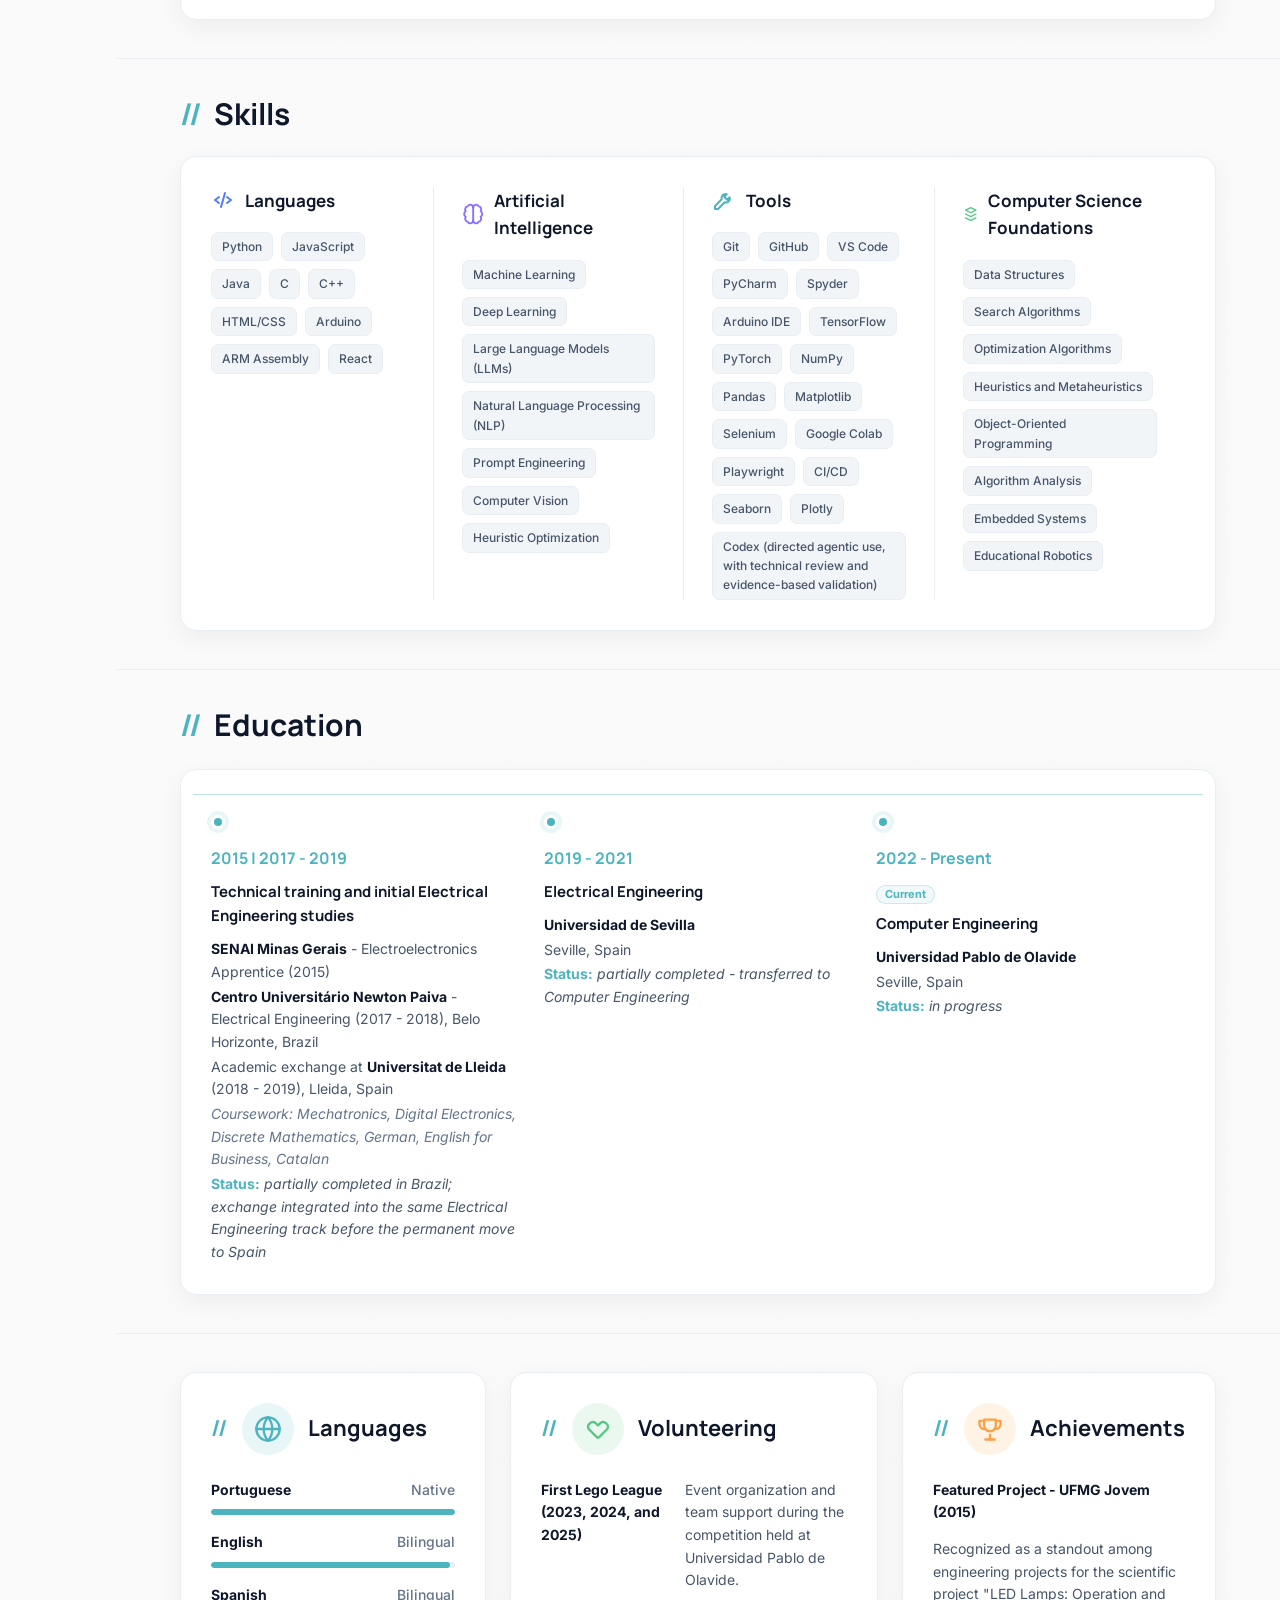
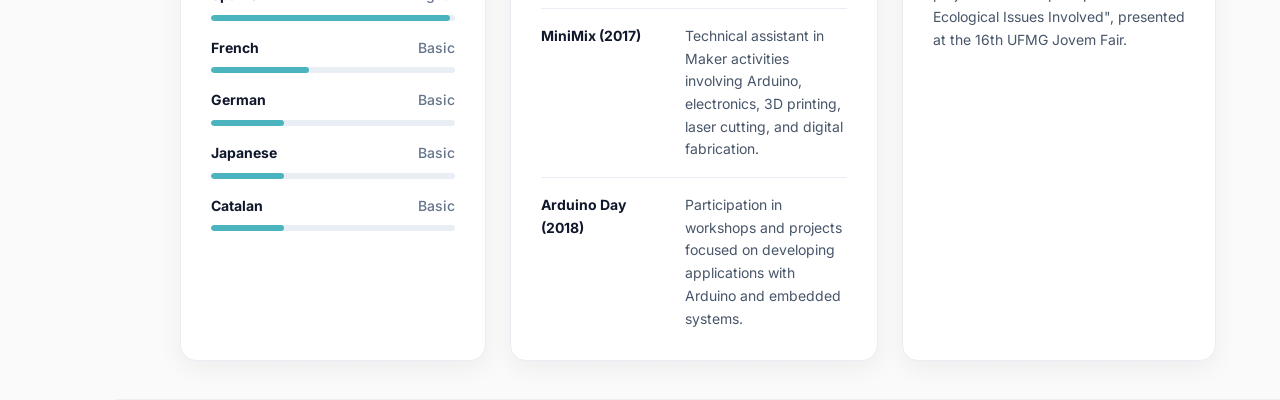
==== commit b63e0c27: "Atualiza cidade atual para Madrid nas versões EN, PT e ES Co-Authored-By: Claude Sonnet 5.5 <noreply" ====
--- a/index.html
+++ b/index.html
@@ -86,7 +86,7 @@
       <ul class="contact-grid" id="contato" aria-label="Contact information">
         <li>
           <svg class="contact-icon" viewBox="0 0 24 24" aria-hidden="true"><path d="M20 10c0 5-8 11-8 11S4 15 4 10a8 8 0 1 1 16 0Z"/><circle cx="12" cy="10" r="3"/></svg>
-          <span>Seville, Spain</span>
+          <span>Madrid, Spain</span>
         </li>
         <li>
           <svg class="contact-icon" viewBox="0 0 24 24" aria-hidden="true"><rect x="3" y="5" width="18" height="14" rx="2"/><path d="m3 7 9 6 9-6"/></svg>
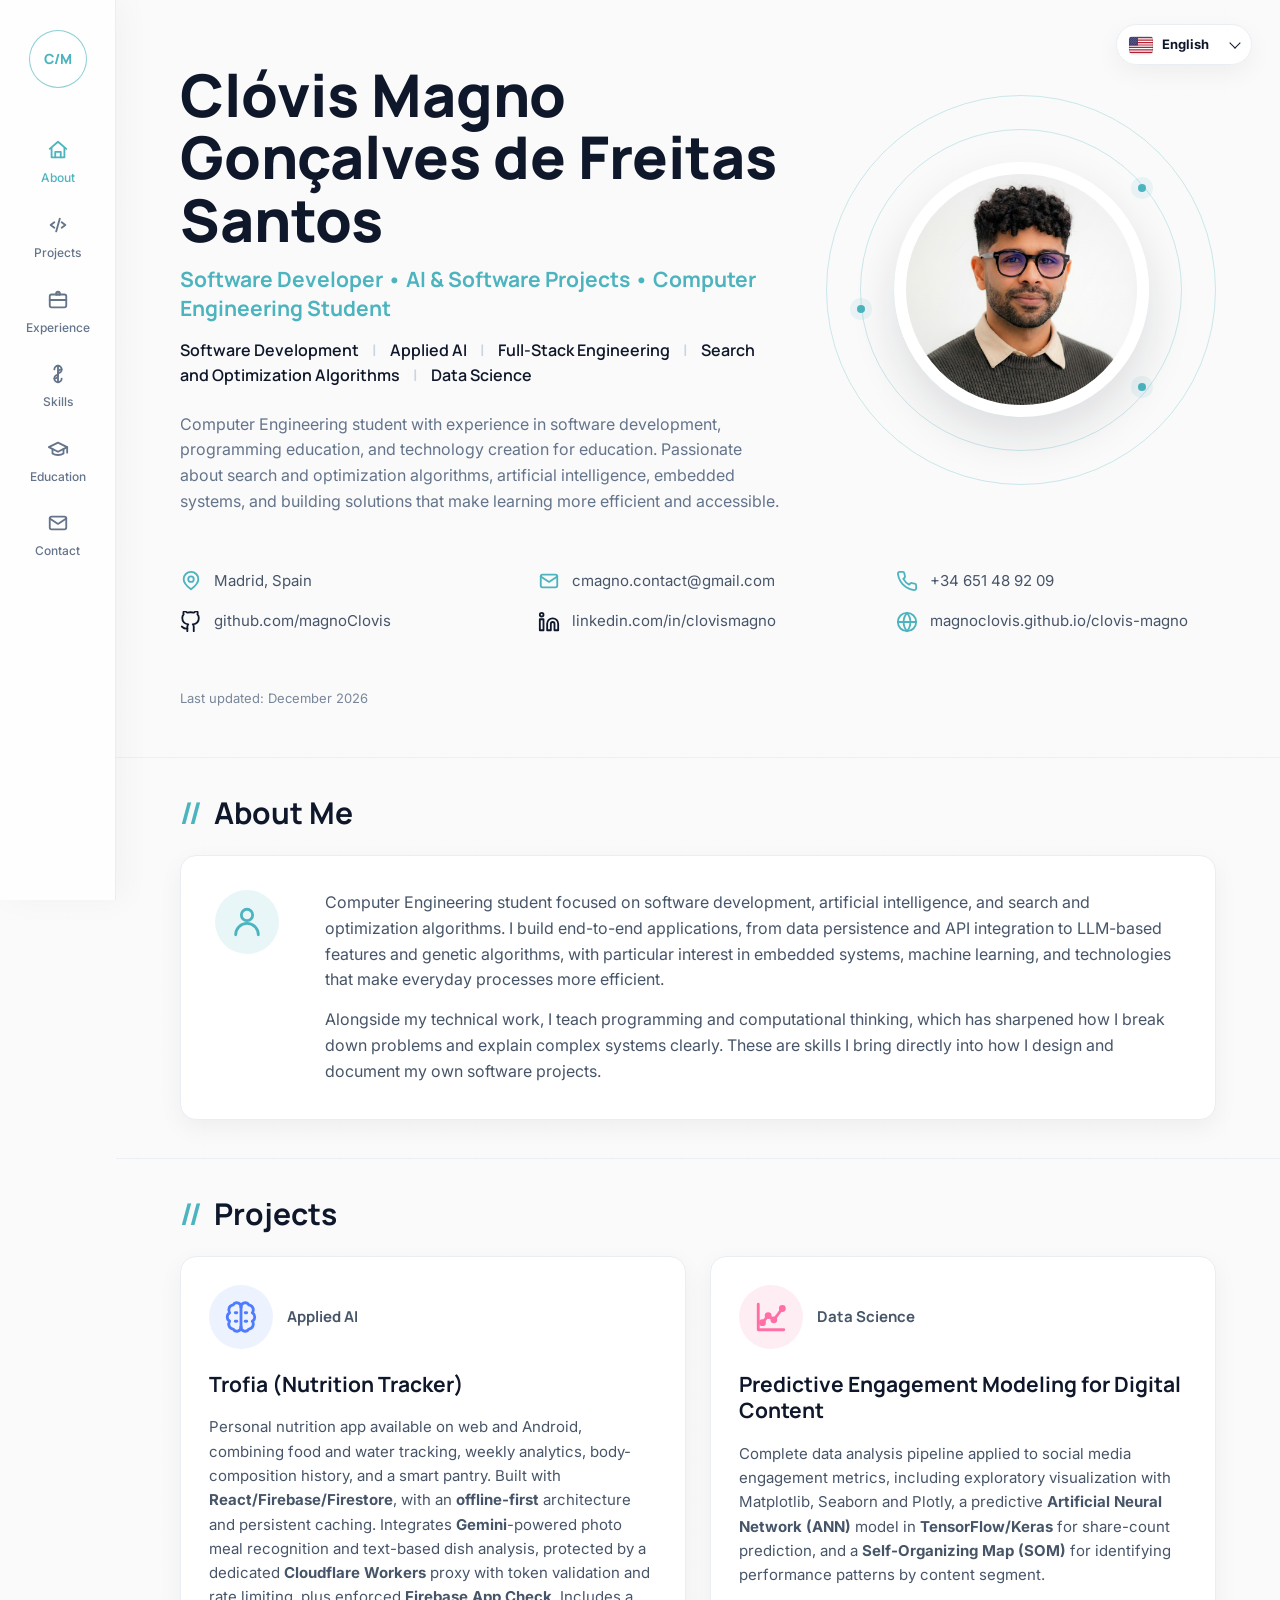
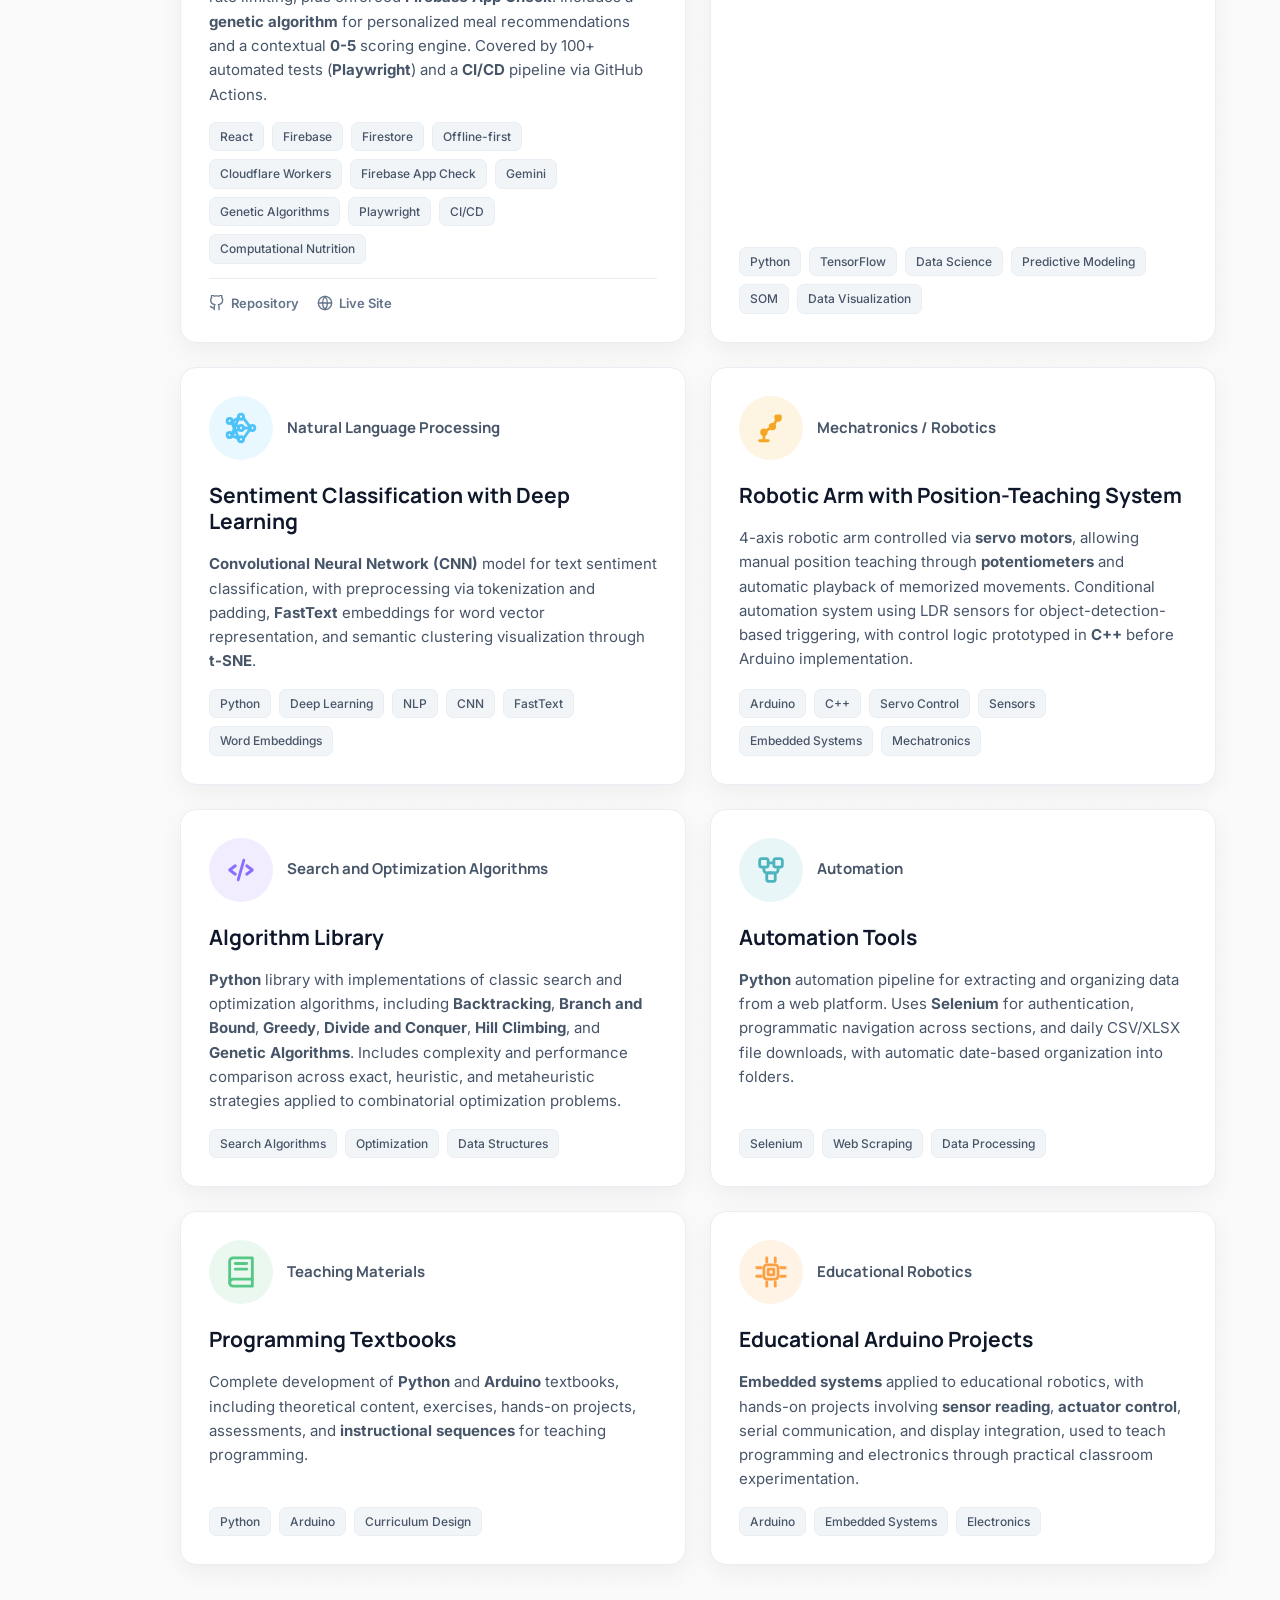
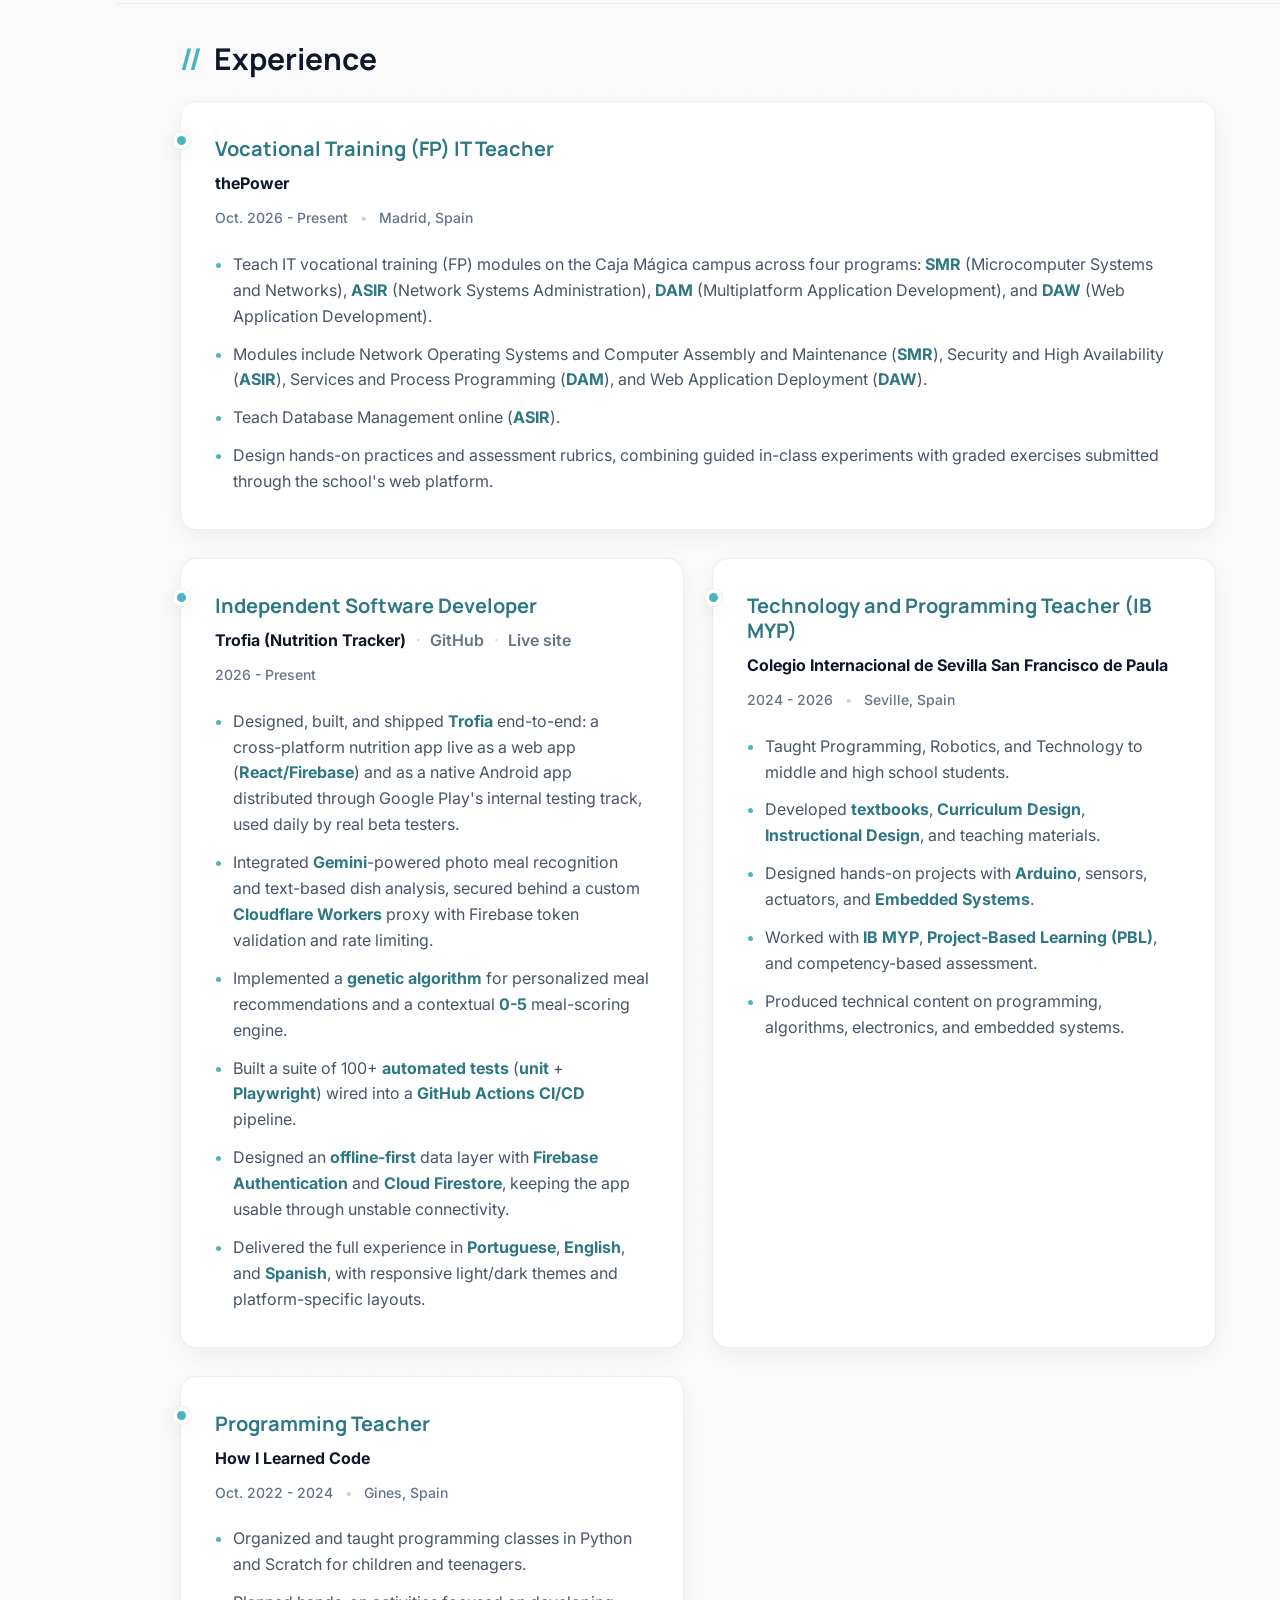
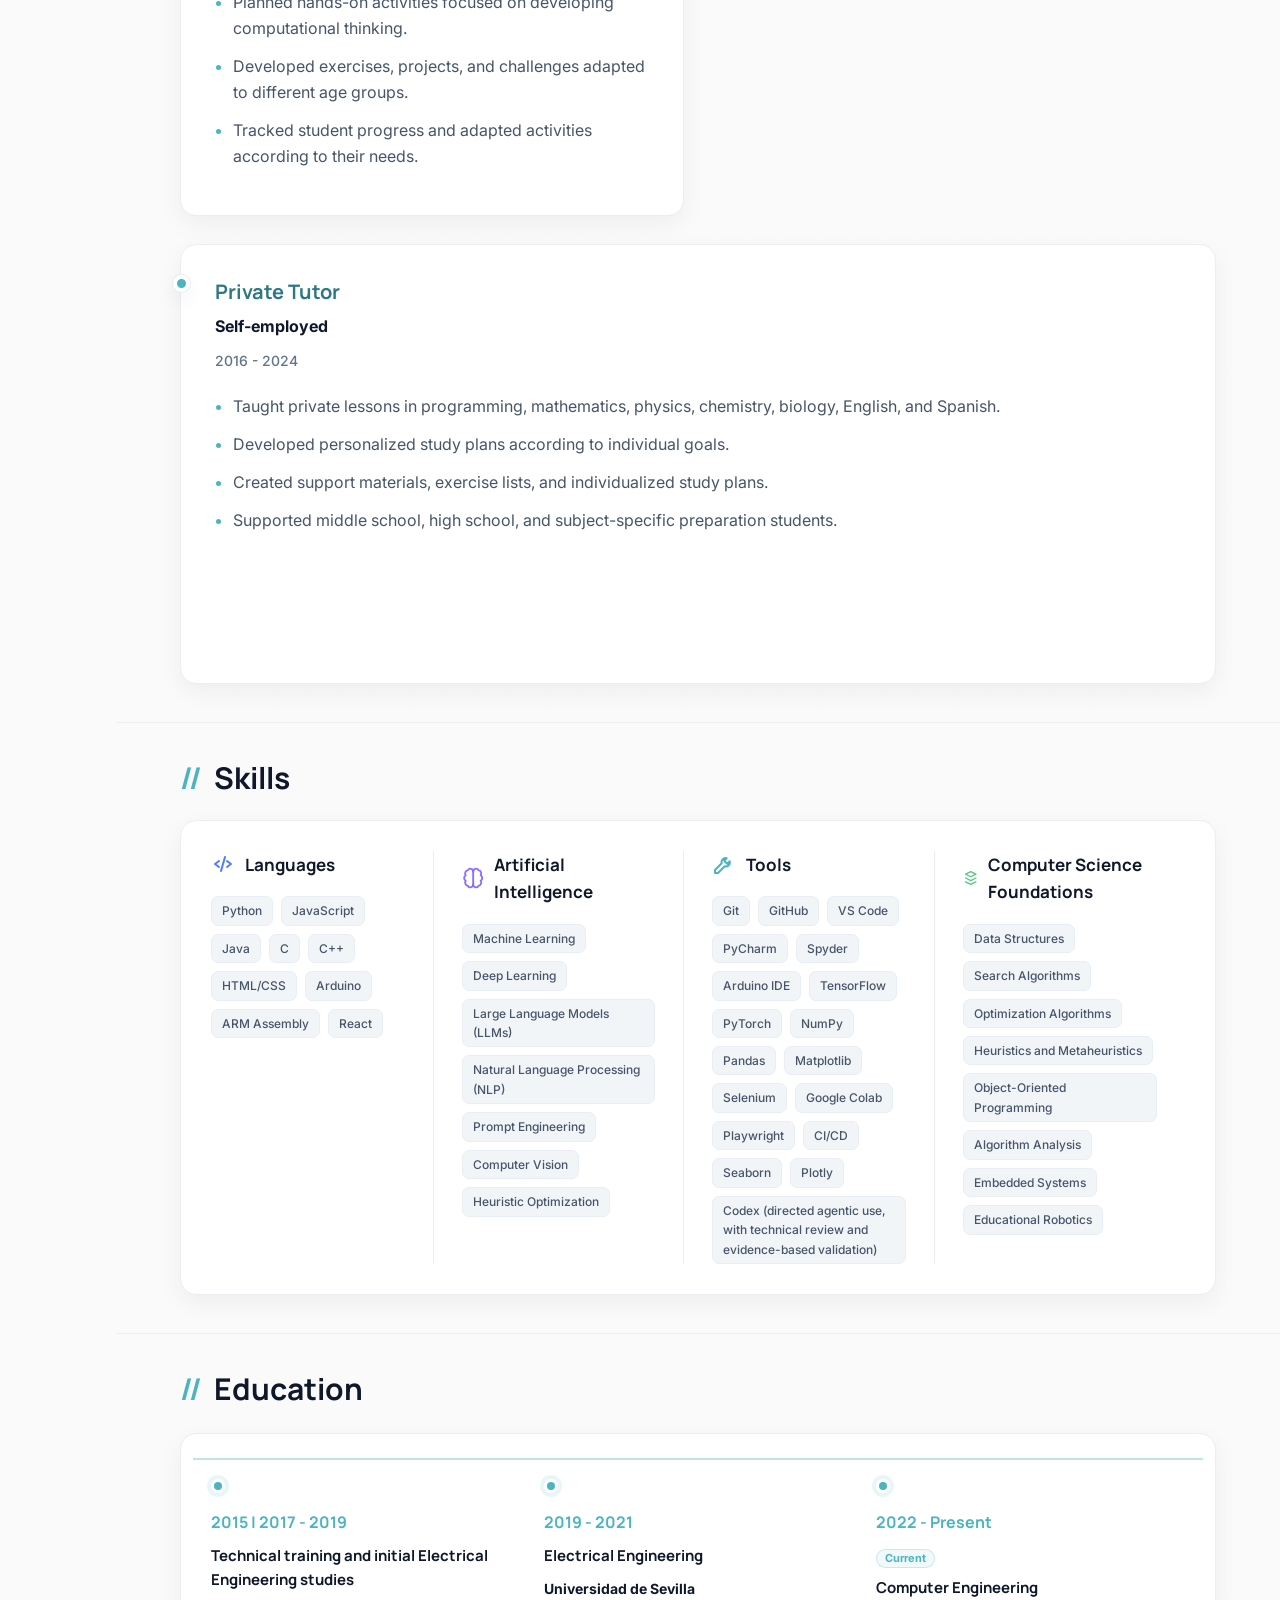
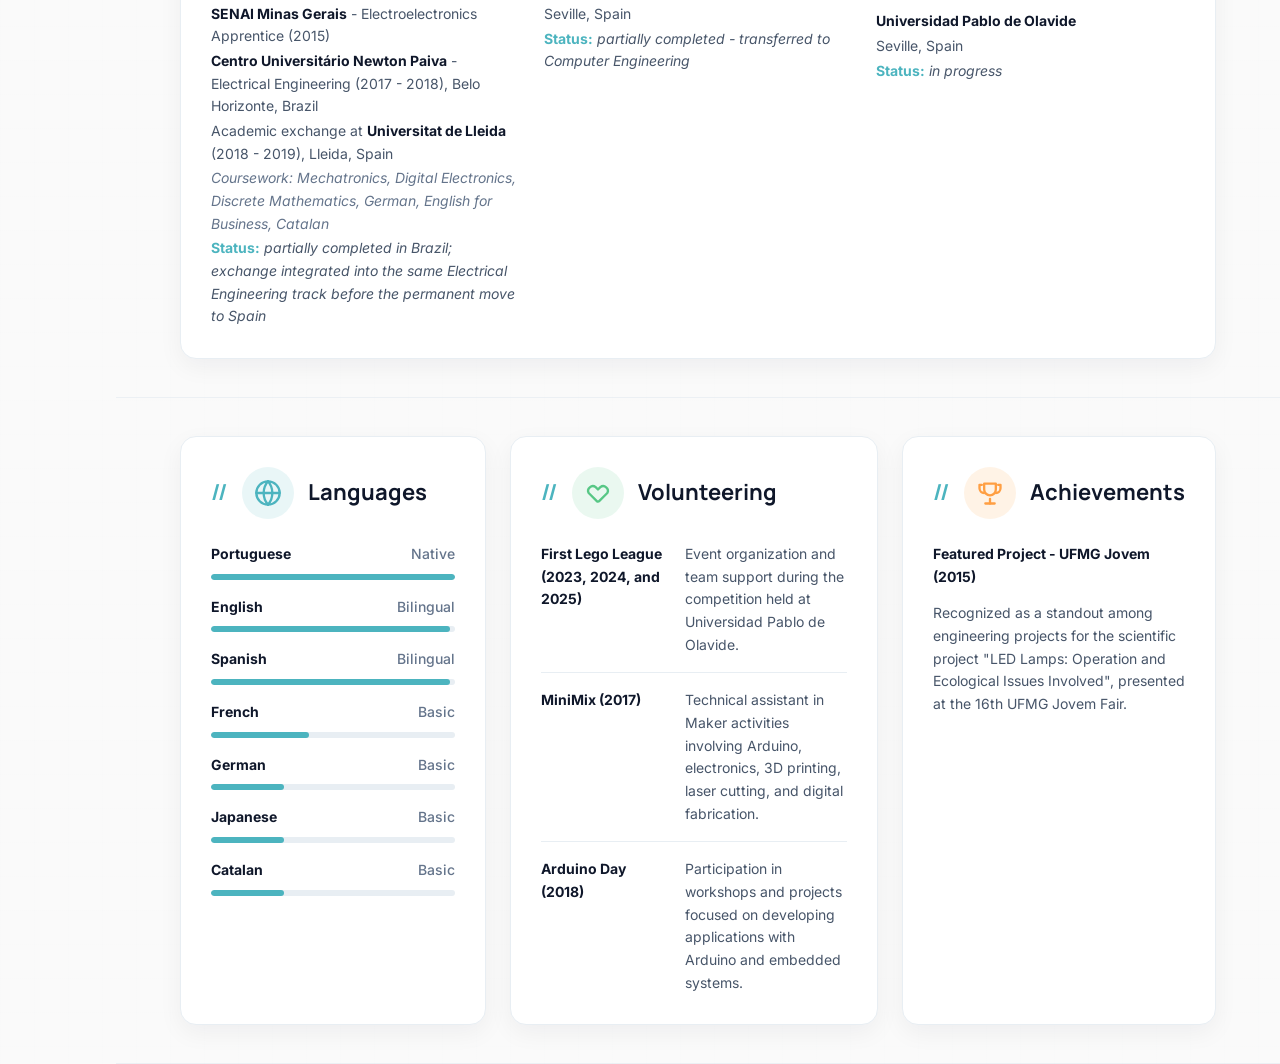
==== commit baab1b42: "Adiciona cargo atual na thePower na experiência (EN, PT e ES) Co-Authored-By: Claude Sonnet 5.5 <nor" ====
--- a/index.html
+++ b/index.html
@@ -283,6 +283,19 @@
       </div>
 
       <div class="experience-grid">
+        <article class="card job-card">
+          <span class="job-dot"></span>
+          <h3>Vocational Training (FP) IT Teacher</h3>
+          <p class="company">thePower</p>
+          <p class="meta">Oct. 2026 - Present <span>•</span> Madrid, Spain</p>
+          <ul>
+            <li>Teach IT vocational training (FP) modules on the Caja Mágica campus across four programs: <strong>SMR</strong> (Microcomputer Systems and Networks), <strong>ASIR</strong> (Network Systems Administration), <strong>DAM</strong> (Multiplatform Application Development), and <strong>DAW</strong> (Web Application Development).</li>
+            <li>Modules include Network Operating Systems and Computer Assembly and Maintenance (<strong>SMR</strong>), Security and High Availability (<strong>ASIR</strong>), Services and Process Programming (<strong>DAM</strong>), and Web Application Deployment (<strong>DAW</strong>).</li>
+            <li>Teach Database Management online (<strong>ASIR</strong>).</li>
+            <li>Design hands-on practices and assessment rubrics, combining guided in-class experiments with graded exercises submitted through the school's web platform.</li>
+          </ul>
+        </article>
+
         <article class="card job-card">
           <span class="job-dot"></span>
           <h3>Independent Software Developer</h3>
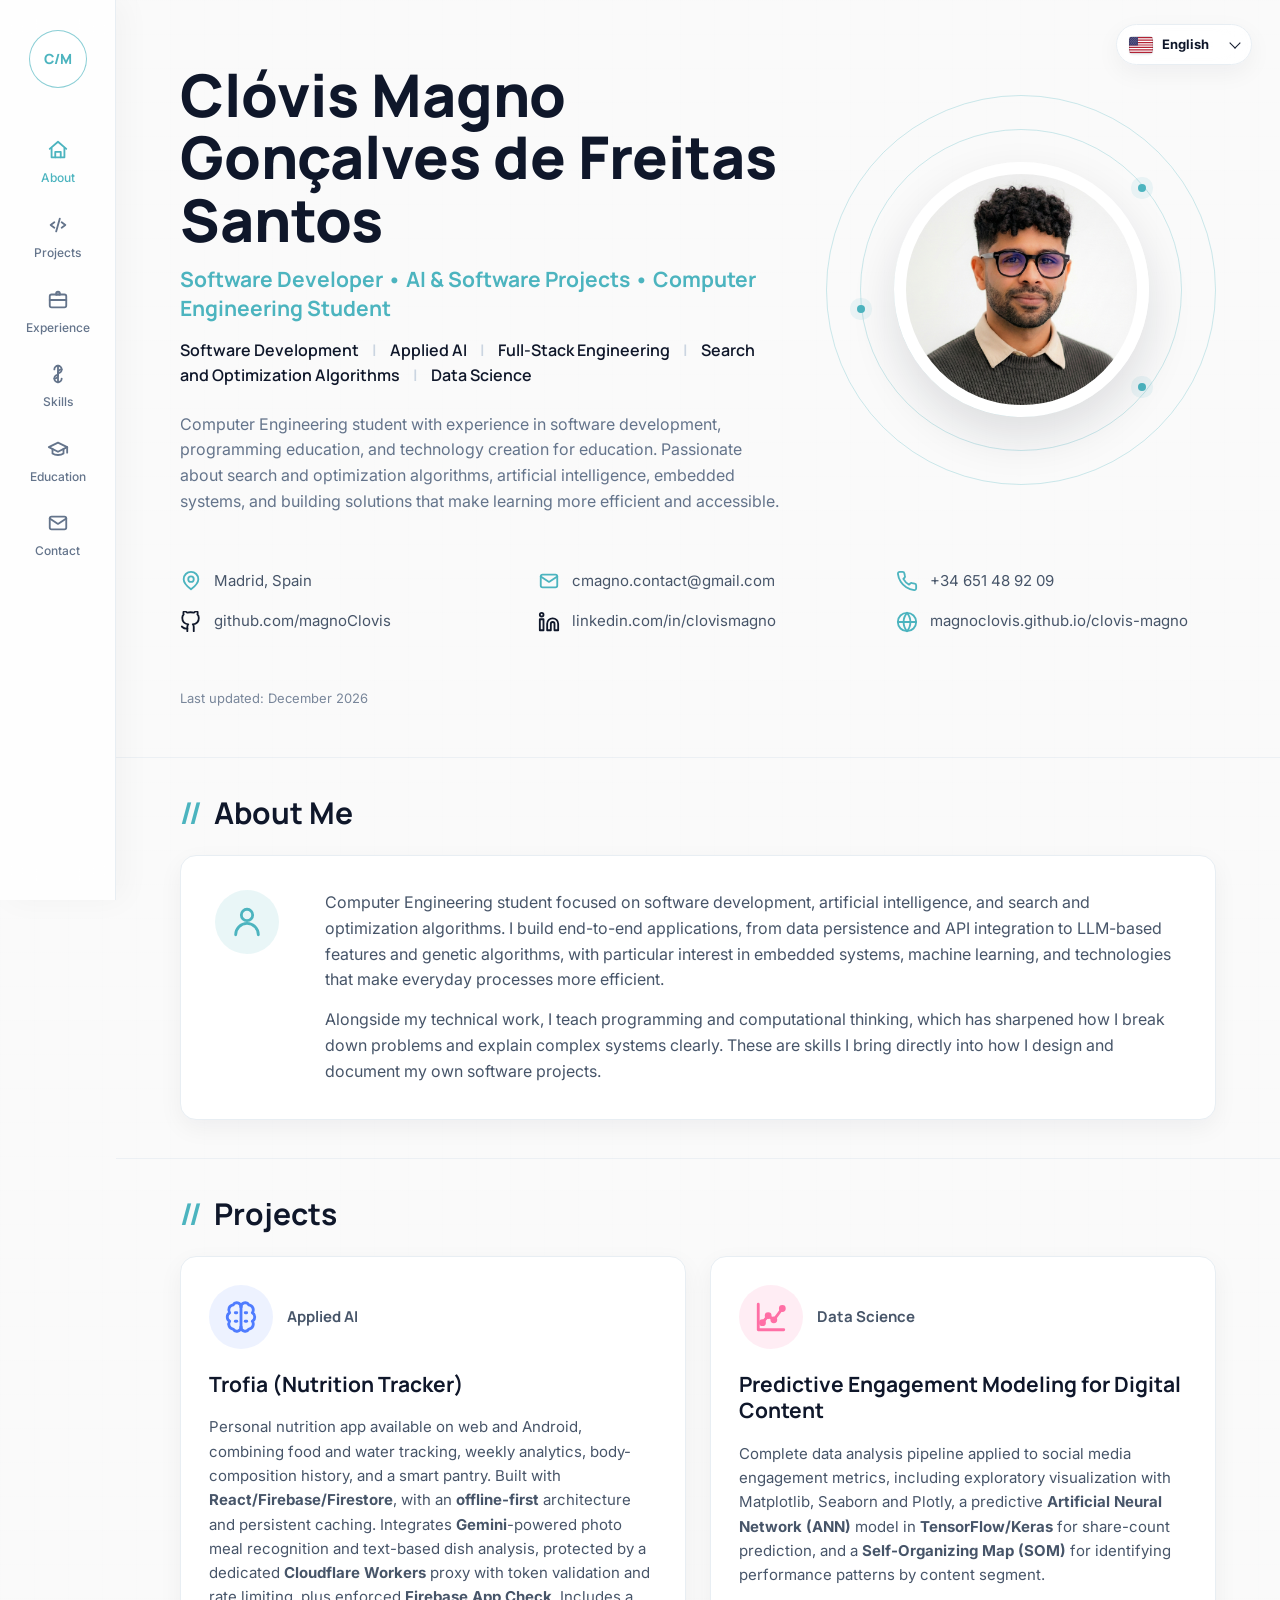
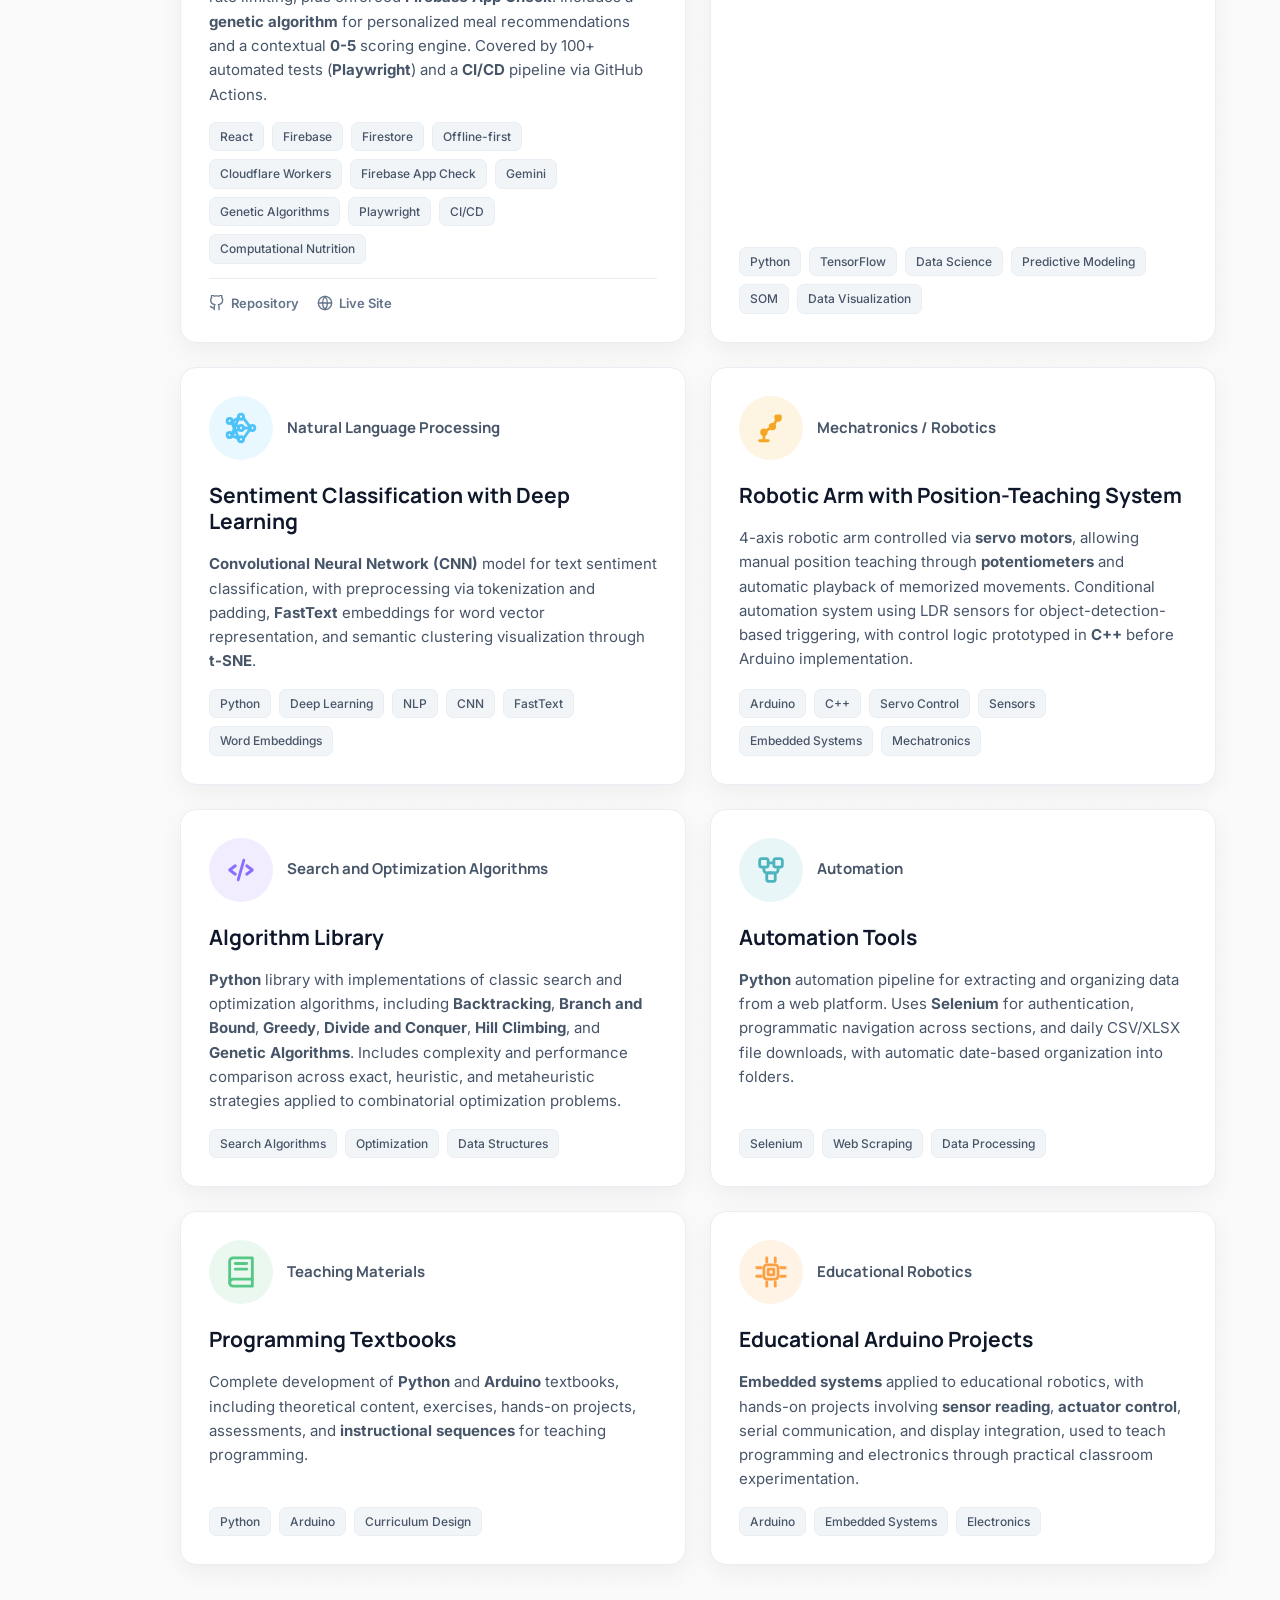
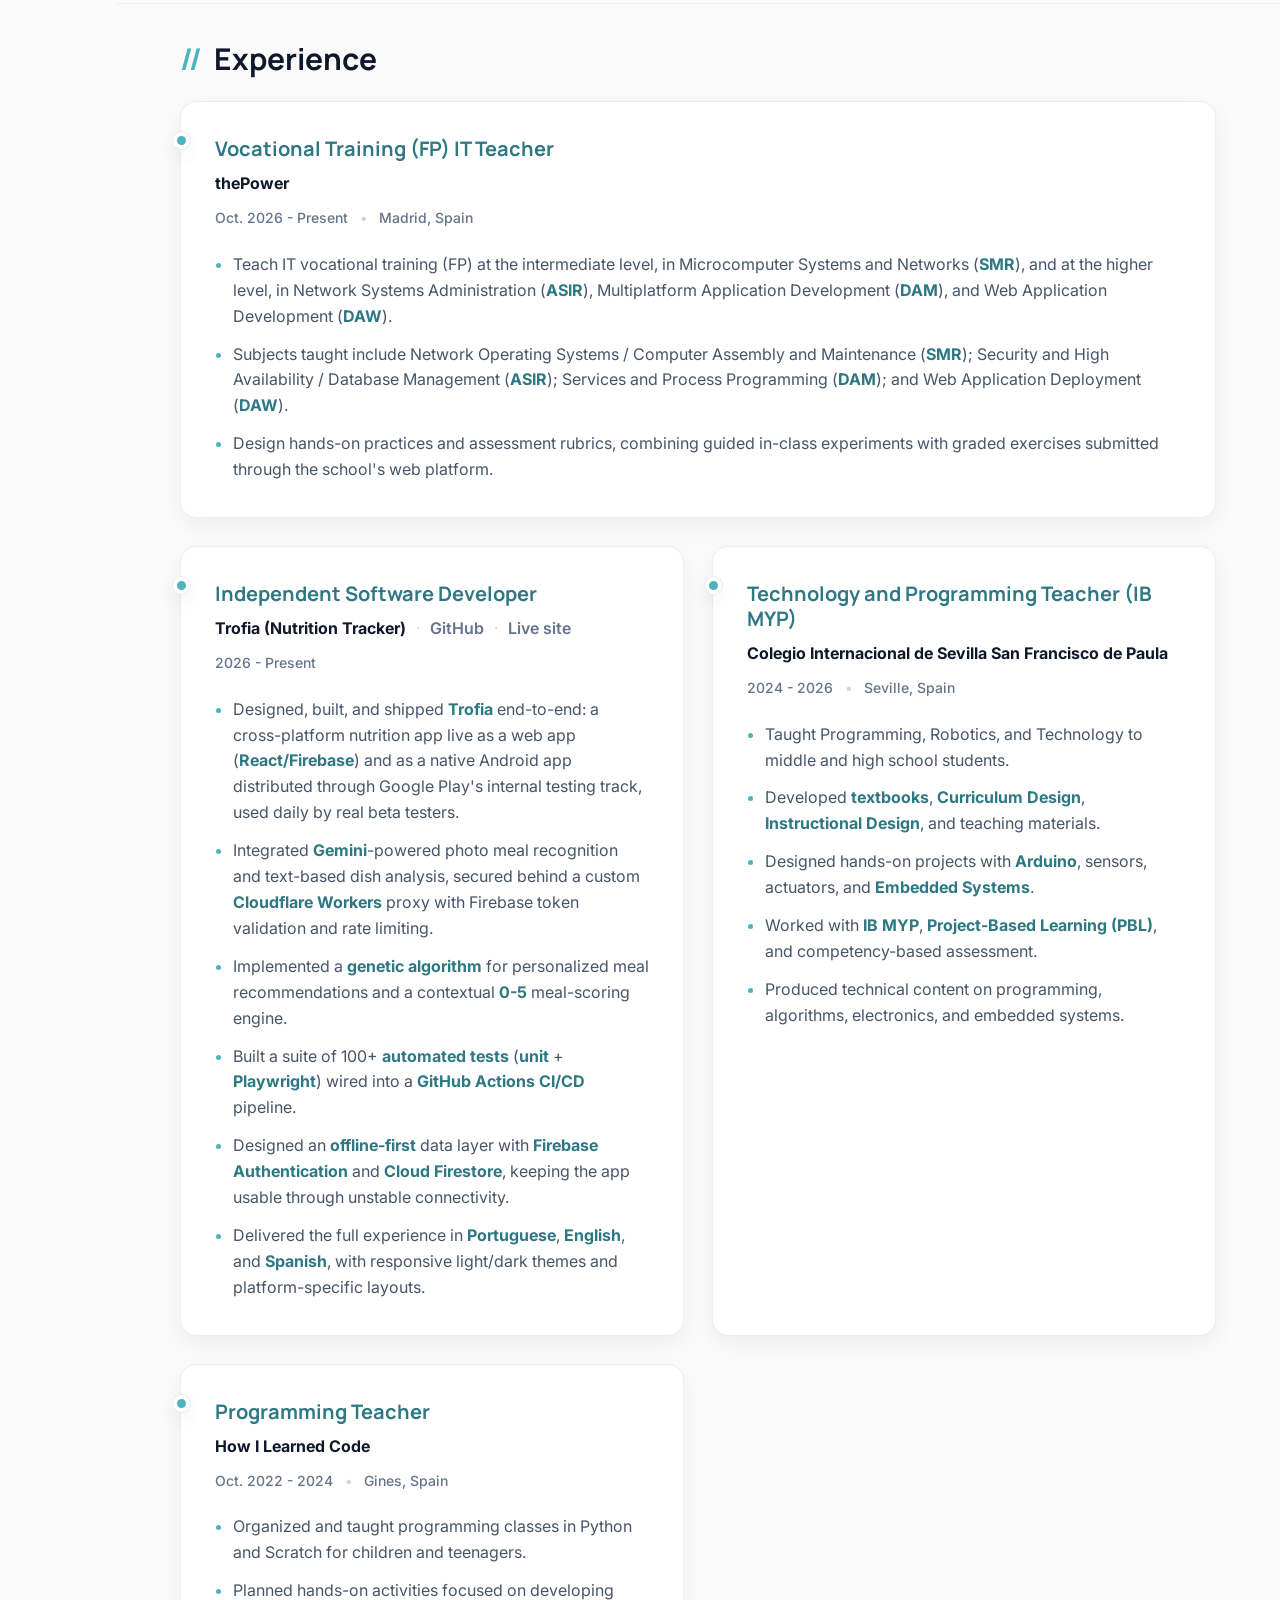
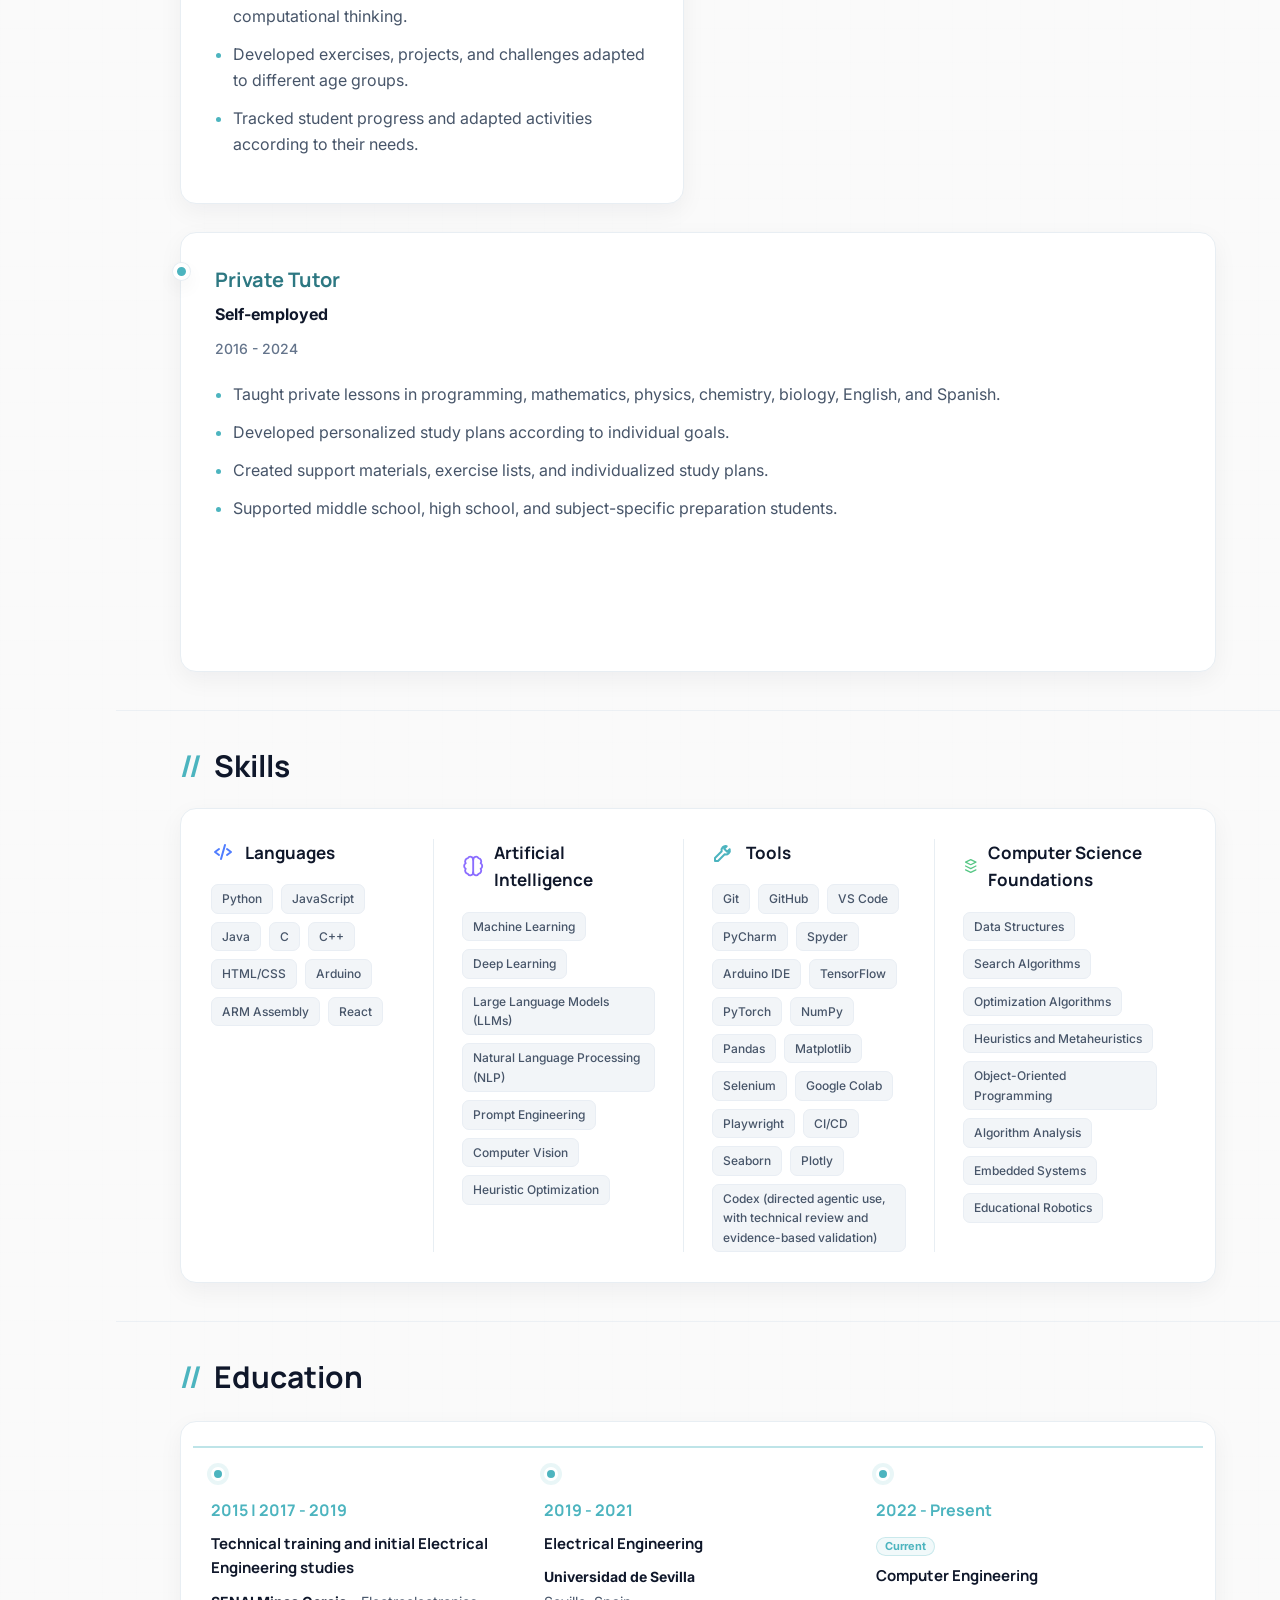
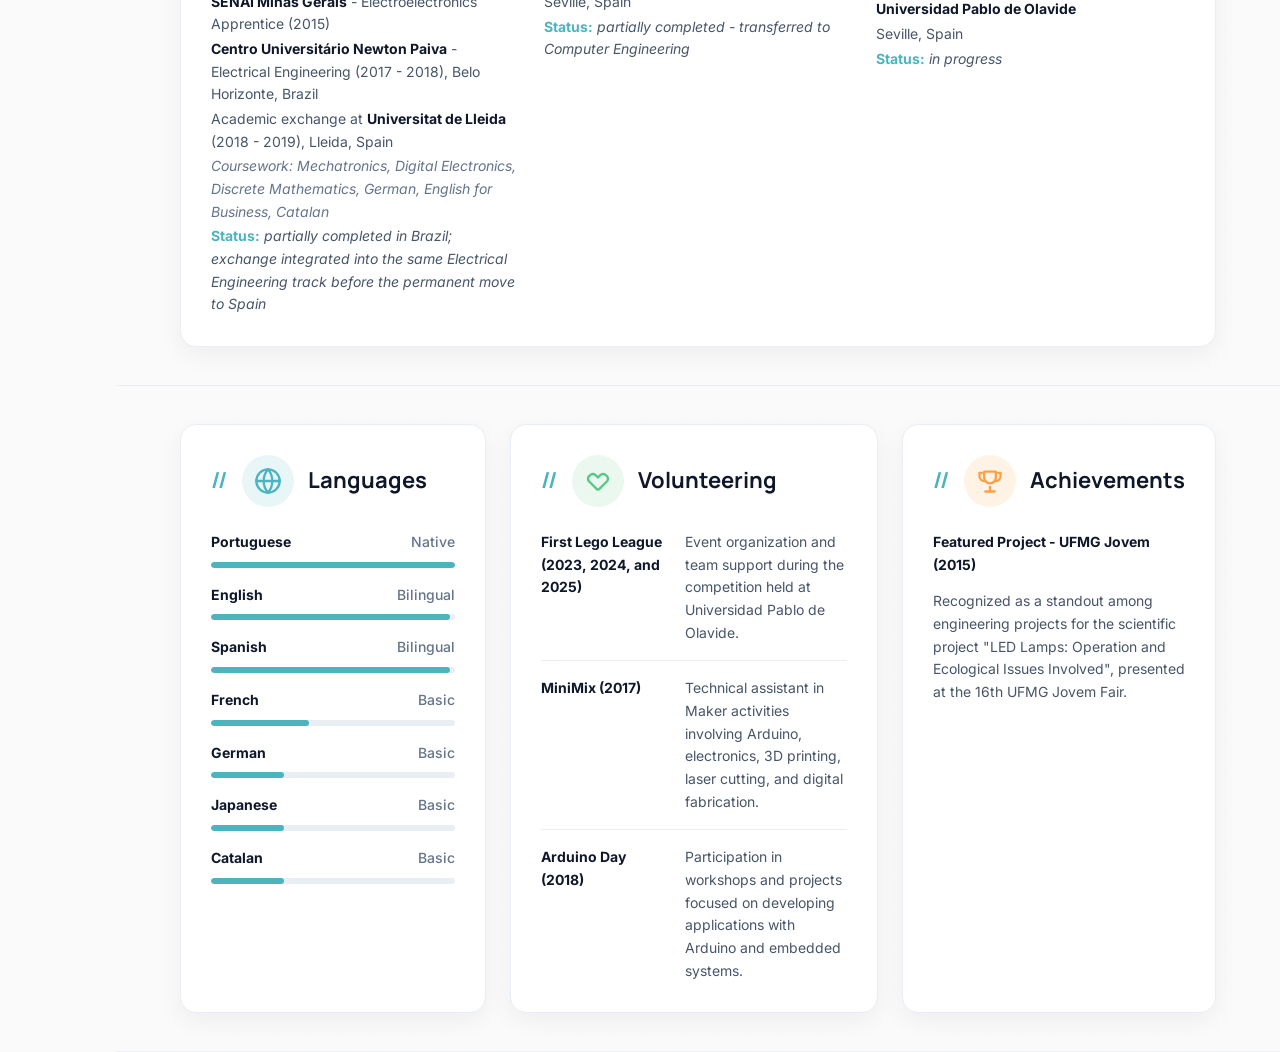
==== commit 760f242f: "Reorganiza o card da thePower: graus, ciclos e matérias agrupadas Co-Authored-By: Claude Sonnet 5.5 " ====
--- a/index.html
+++ b/index.html
@@ -289,9 +289,8 @@
           <p class="company">thePower</p>
           <p class="meta">Oct. 2026 - Present <span>•</span> Madrid, Spain</p>
           <ul>
-            <li>Teach IT vocational training (FP) modules on the Caja Mágica campus across four programs: <strong>SMR</strong> (Microcomputer Systems and Networks), <strong>ASIR</strong> (Network Systems Administration), <strong>DAM</strong> (Multiplatform Application Development), and <strong>DAW</strong> (Web Application Development).</li>
-            <li>Modules include Network Operating Systems and Computer Assembly and Maintenance (<strong>SMR</strong>), Security and High Availability (<strong>ASIR</strong>), Services and Process Programming (<strong>DAM</strong>), and Web Application Deployment (<strong>DAW</strong>).</li>
-            <li>Teach Database Management online (<strong>ASIR</strong>).</li>
+            <li>Teach IT vocational training (FP) at the intermediate level, in Microcomputer Systems and Networks (<strong>SMR</strong>), and at the higher level, in Network Systems Administration (<strong>ASIR</strong>), Multiplatform Application Development (<strong>DAM</strong>), and Web Application Development (<strong>DAW</strong>).</li>
+            <li>Subjects taught include Network Operating Systems / Computer Assembly and Maintenance (<strong>SMR</strong>); Security and High Availability / Database Management (<strong>ASIR</strong>); Services and Process Programming (<strong>DAM</strong>); and Web Application Deployment (<strong>DAW</strong>).</li>
             <li>Design hands-on practices and assessment rubrics, combining guided in-class experiments with graded exercises submitted through the school's web platform.</li>
           </ul>
         </article>
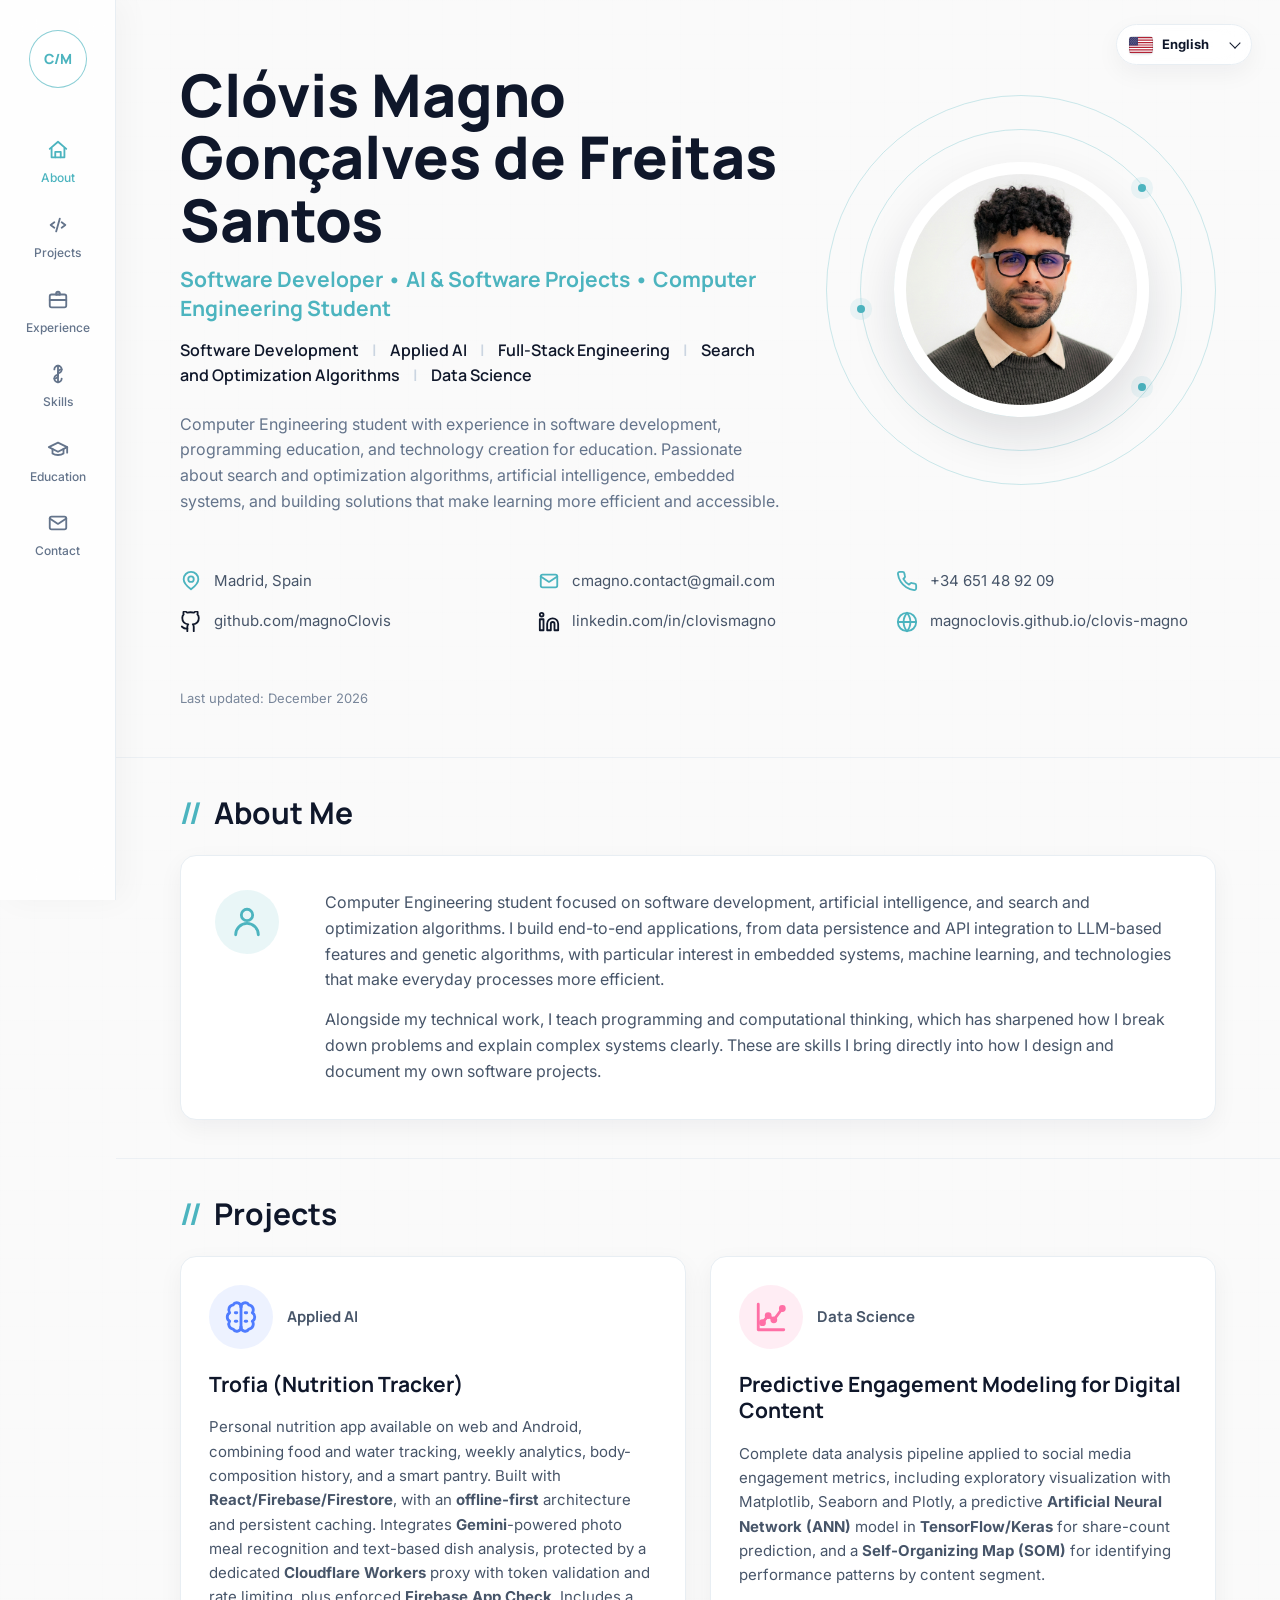
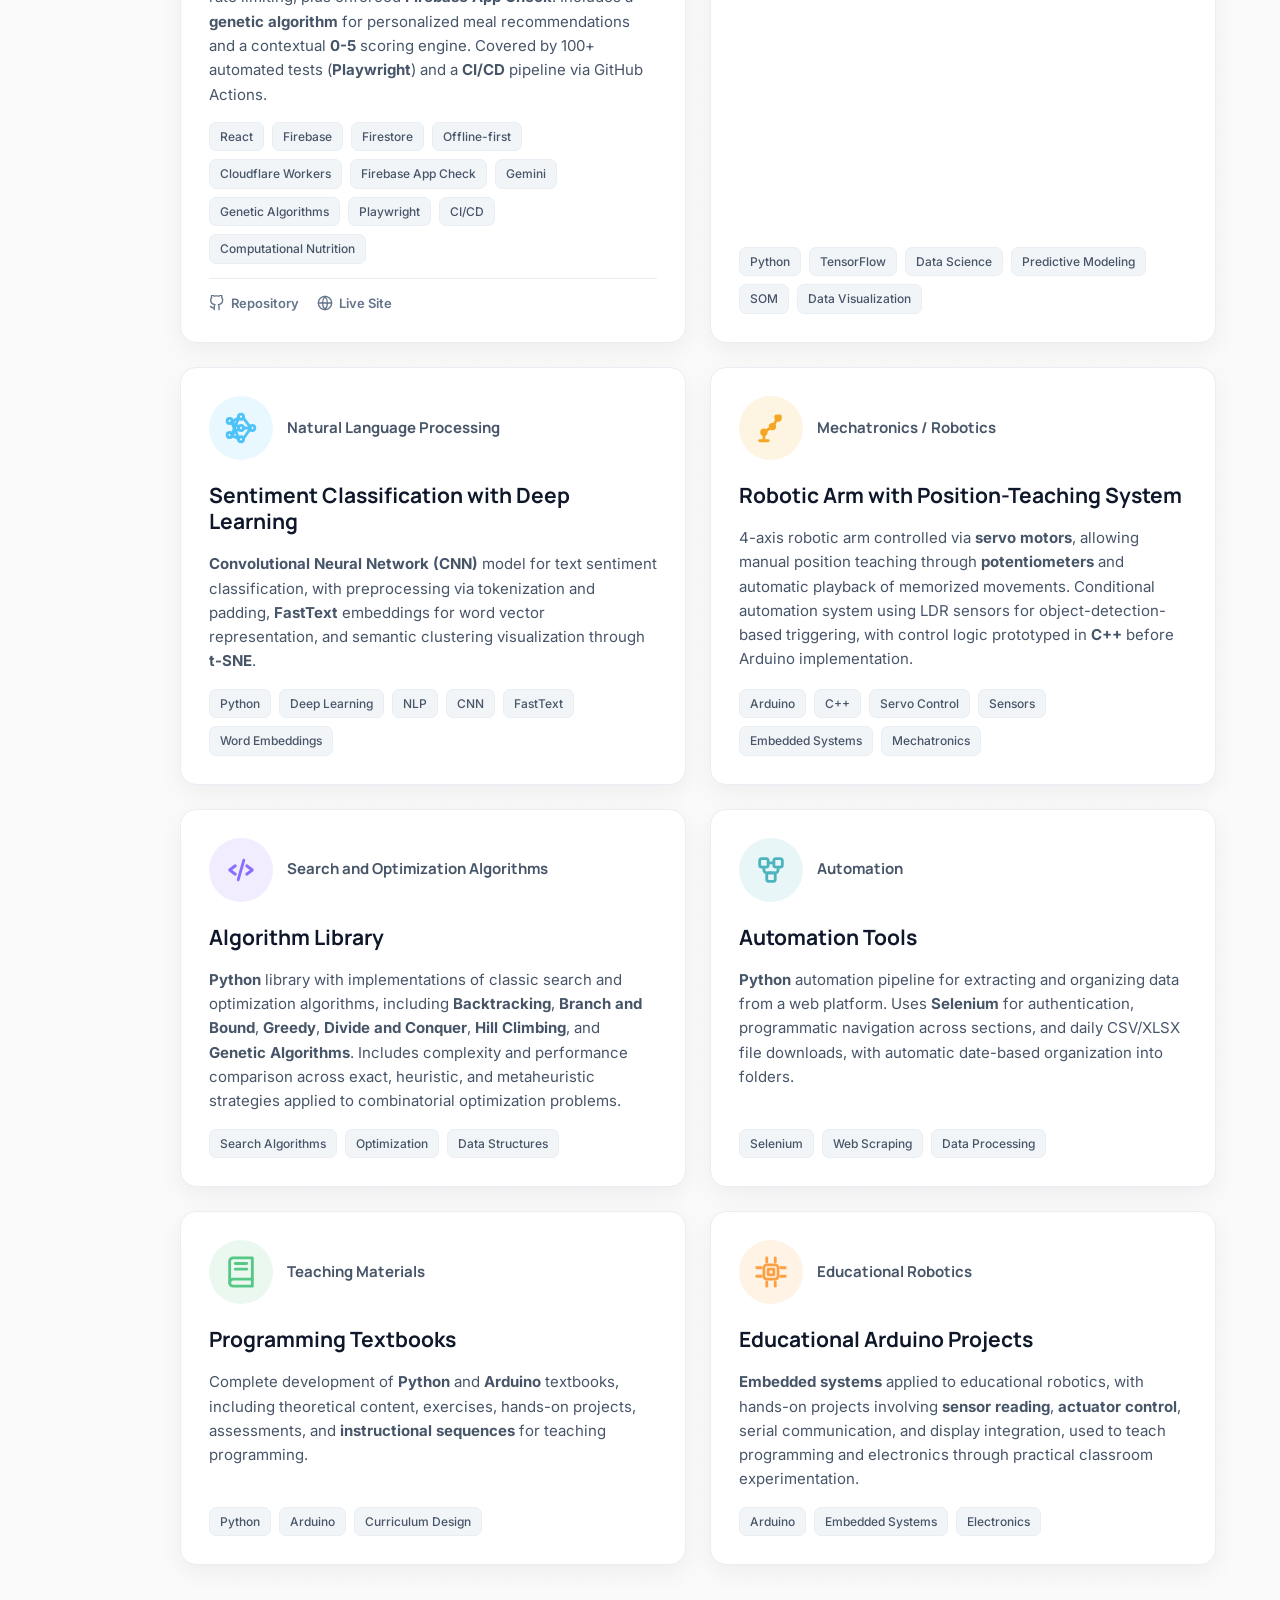
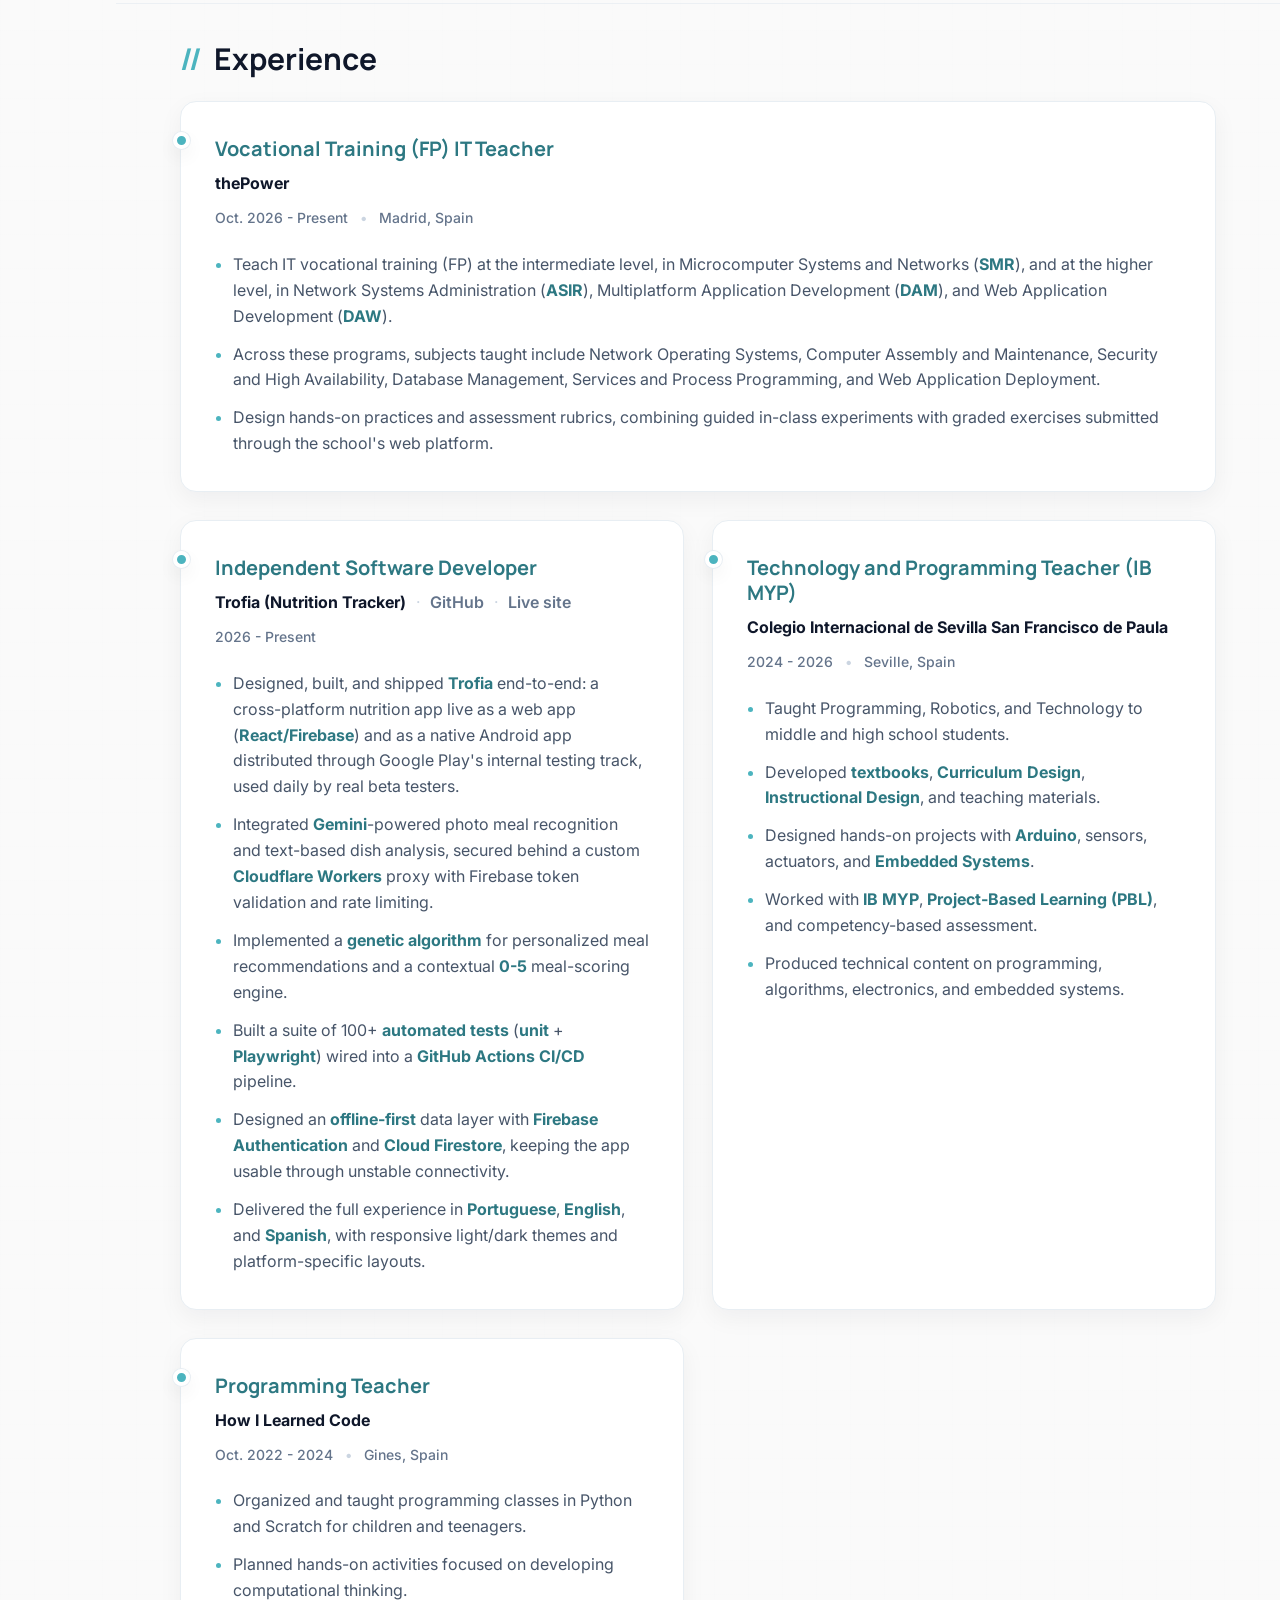
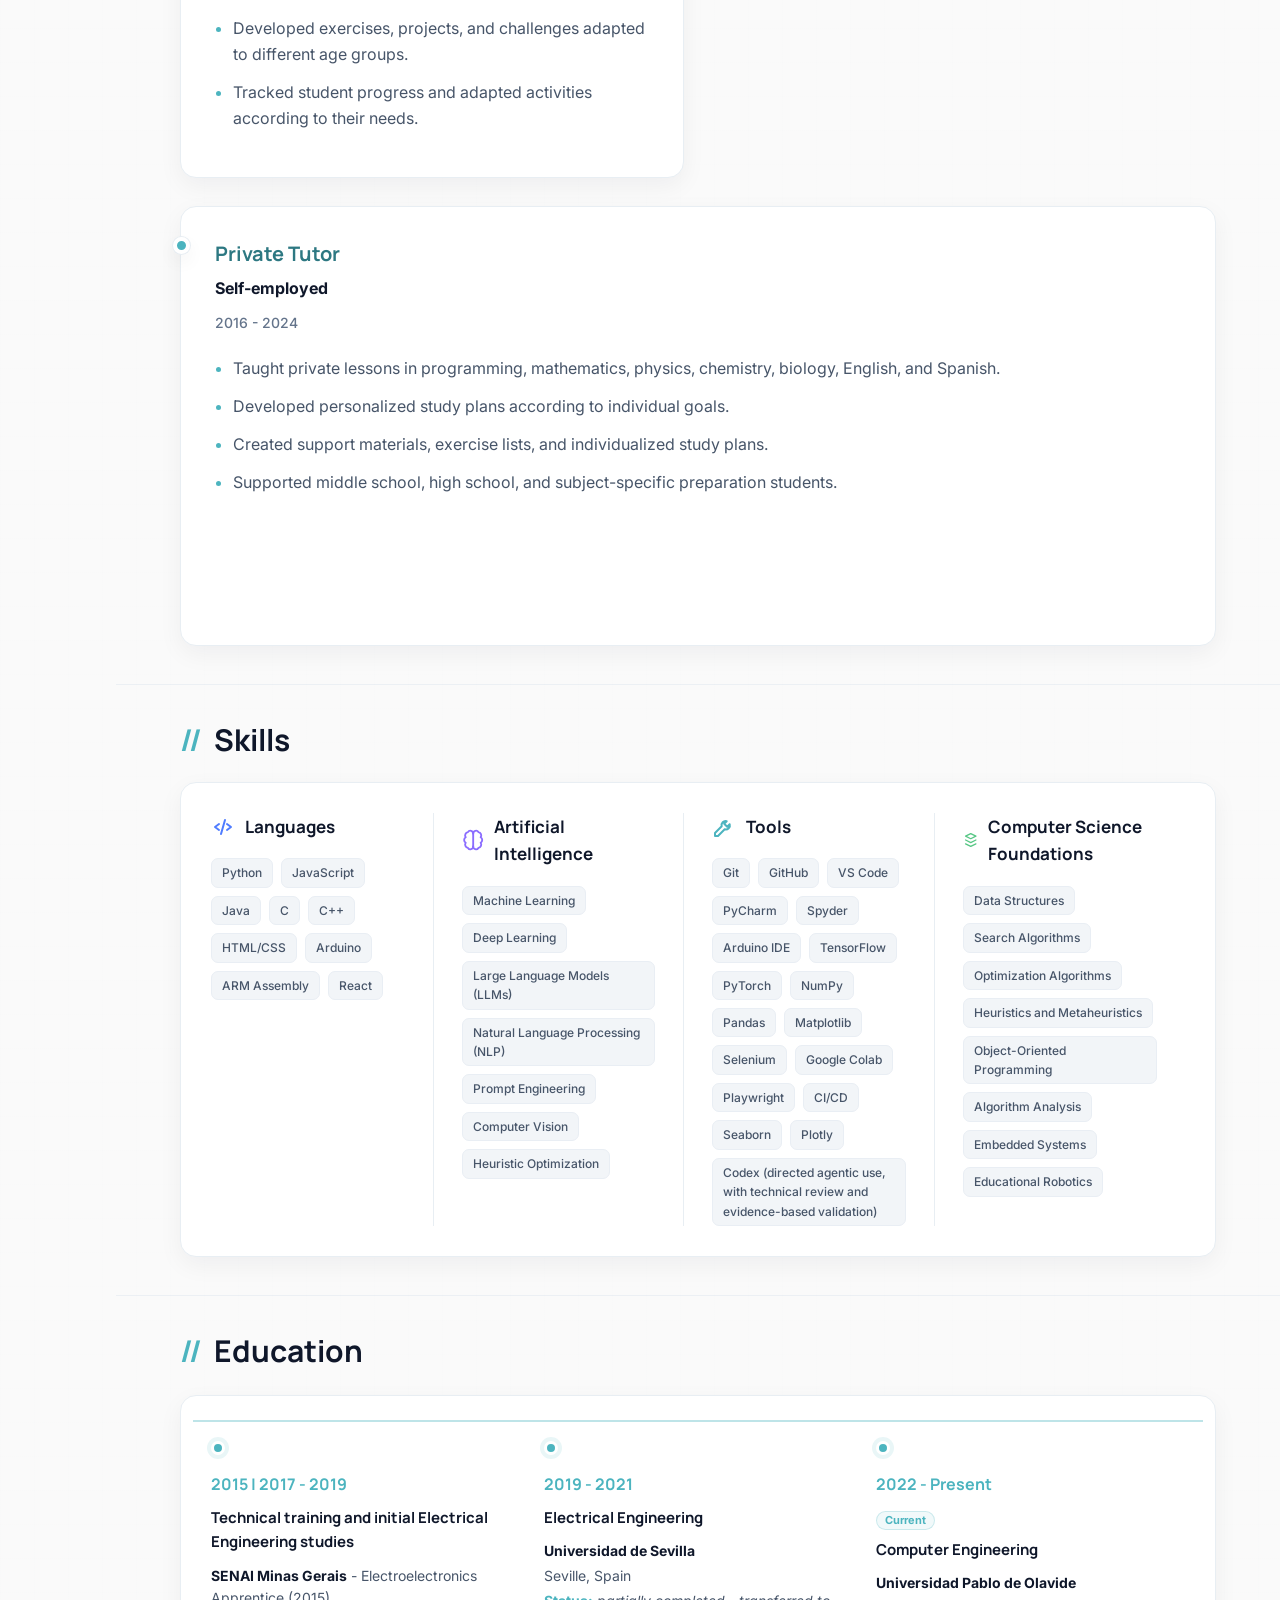
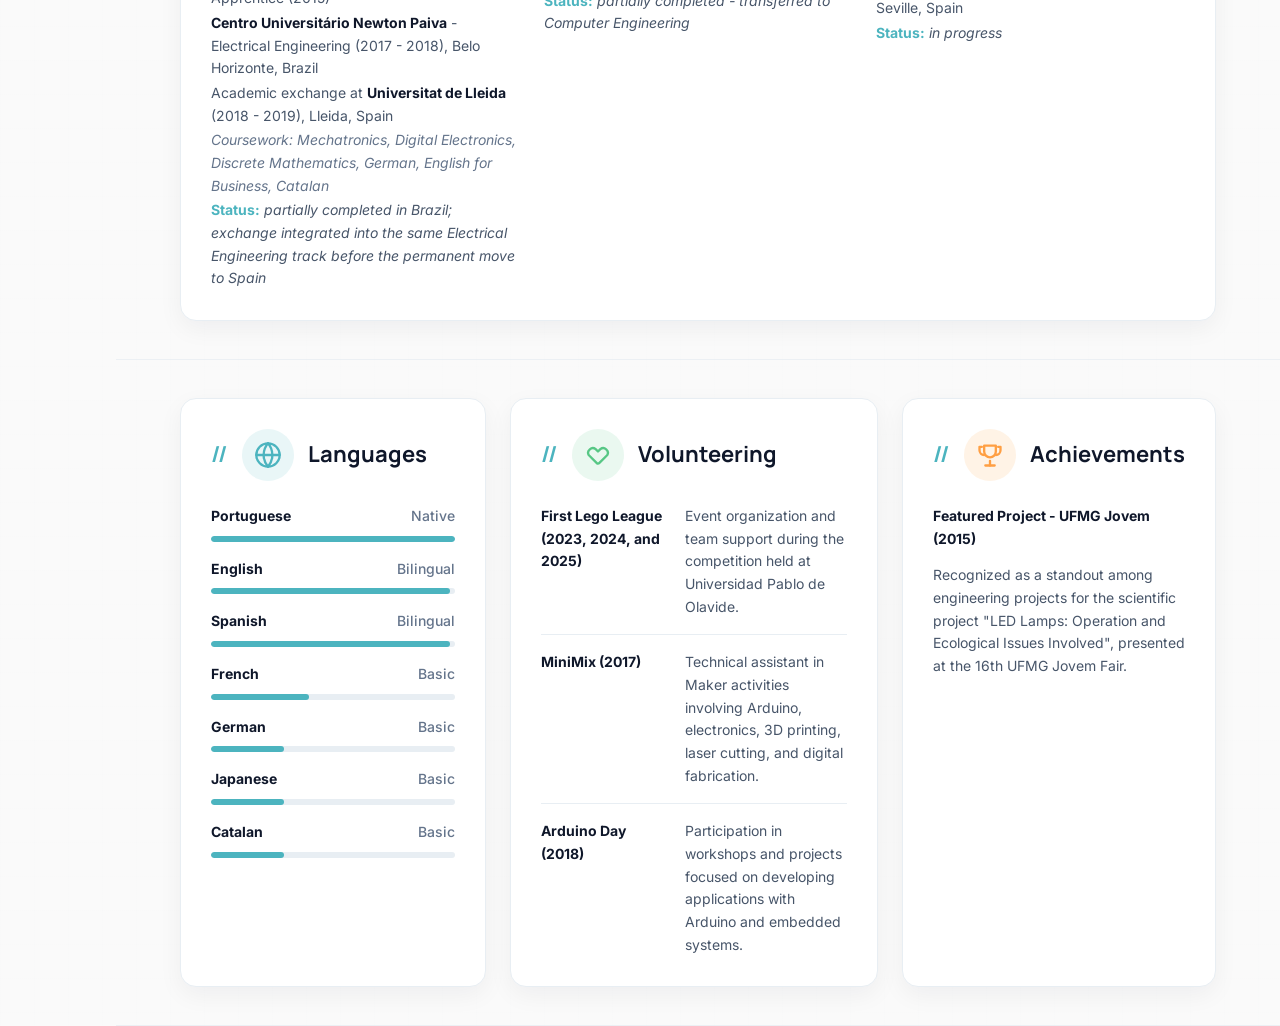
==== commit a4ac6634: "Simplifica a lista de matérias da thePower Co-Authored-By: Claude Sonnet 5.5 <noreply@anthropic.com>" ====
--- a/index.html
+++ b/index.html
@@ -290,7 +290,7 @@
           <p class="meta">Oct. 2026 - Present <span>•</span> Madrid, Spain</p>
           <ul>
             <li>Teach IT vocational training (FP) at the intermediate level, in Microcomputer Systems and Networks (<strong>SMR</strong>), and at the higher level, in Network Systems Administration (<strong>ASIR</strong>), Multiplatform Application Development (<strong>DAM</strong>), and Web Application Development (<strong>DAW</strong>).</li>
-            <li>Subjects taught include Network Operating Systems / Computer Assembly and Maintenance (<strong>SMR</strong>); Security and High Availability / Database Management (<strong>ASIR</strong>); Services and Process Programming (<strong>DAM</strong>); and Web Application Deployment (<strong>DAW</strong>).</li>
+            <li>Across these programs, subjects taught include Network Operating Systems, Computer Assembly and Maintenance, Security and High Availability, Database Management, Services and Process Programming, and Web Application Deployment.</li>
             <li>Design hands-on practices and assessment rubrics, combining guided in-class experiments with graded exercises submitted through the school's web platform.</li>
           </ul>
         </article>
